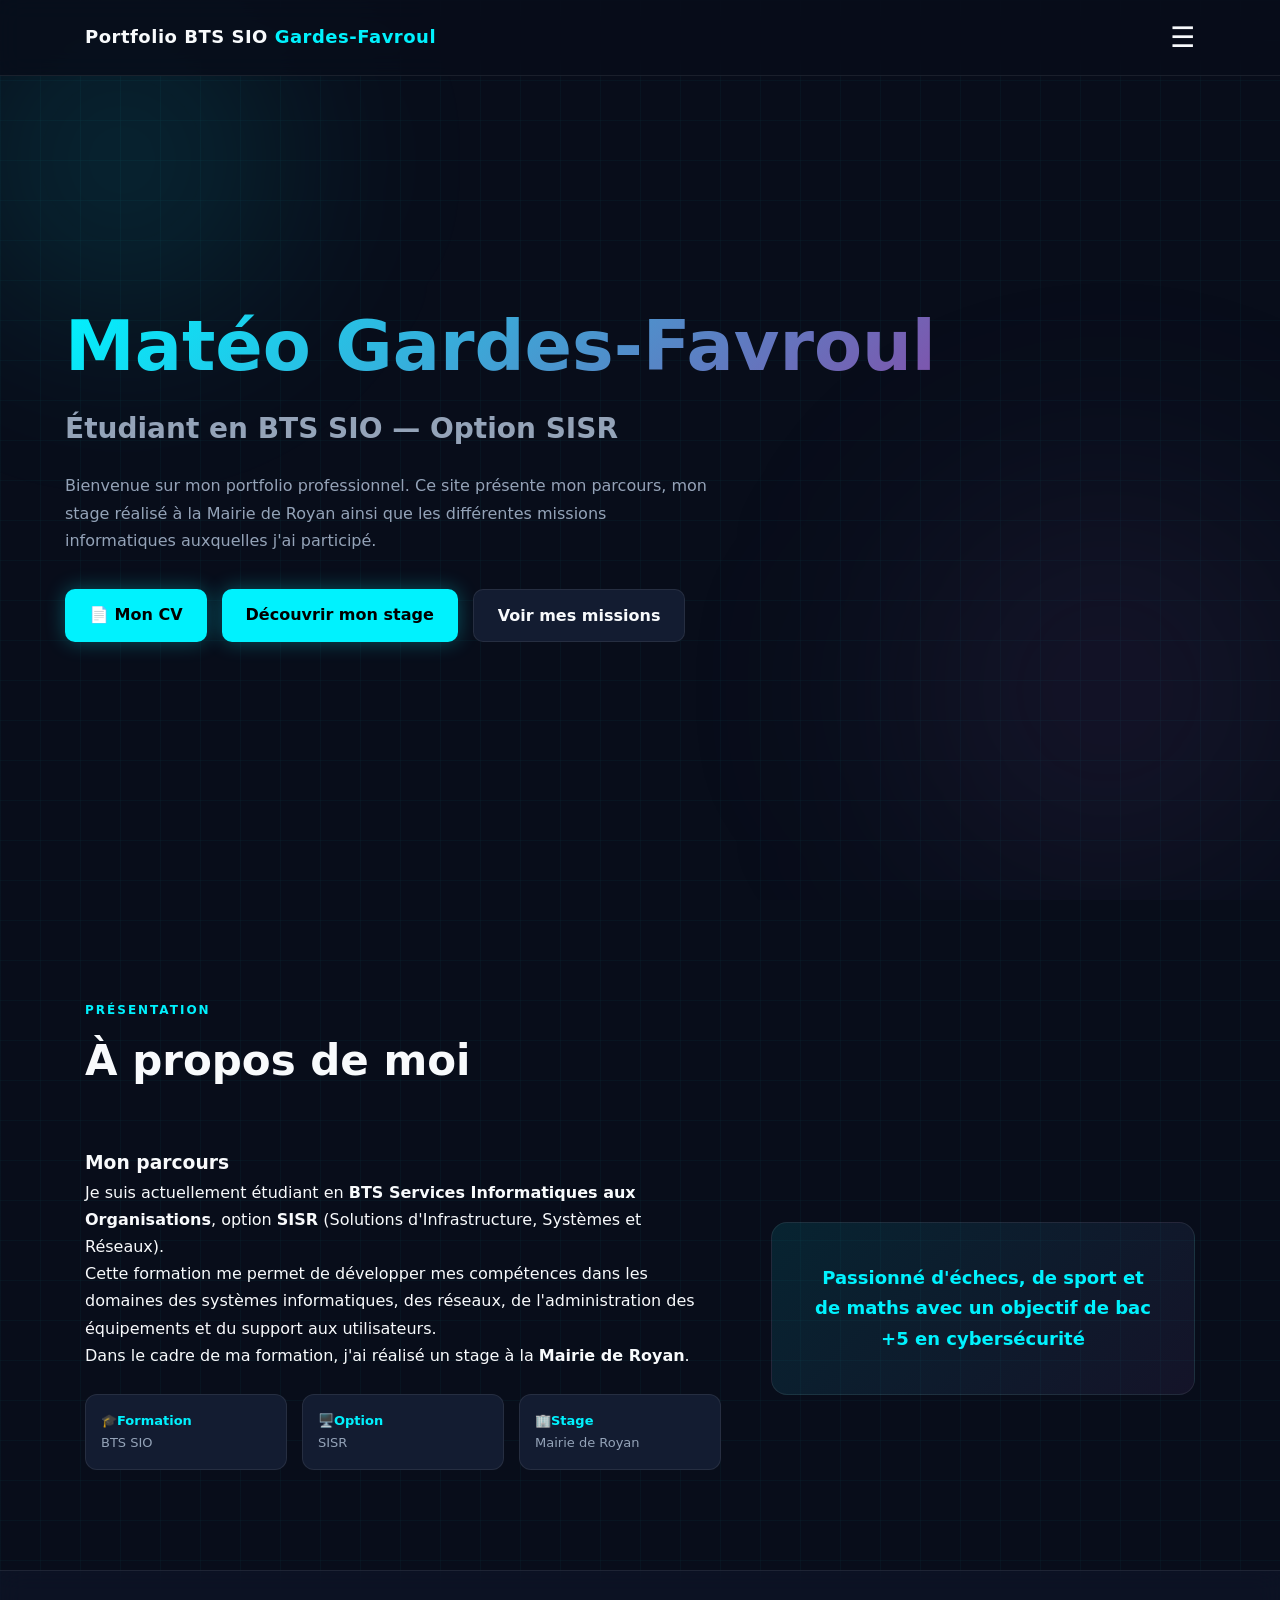
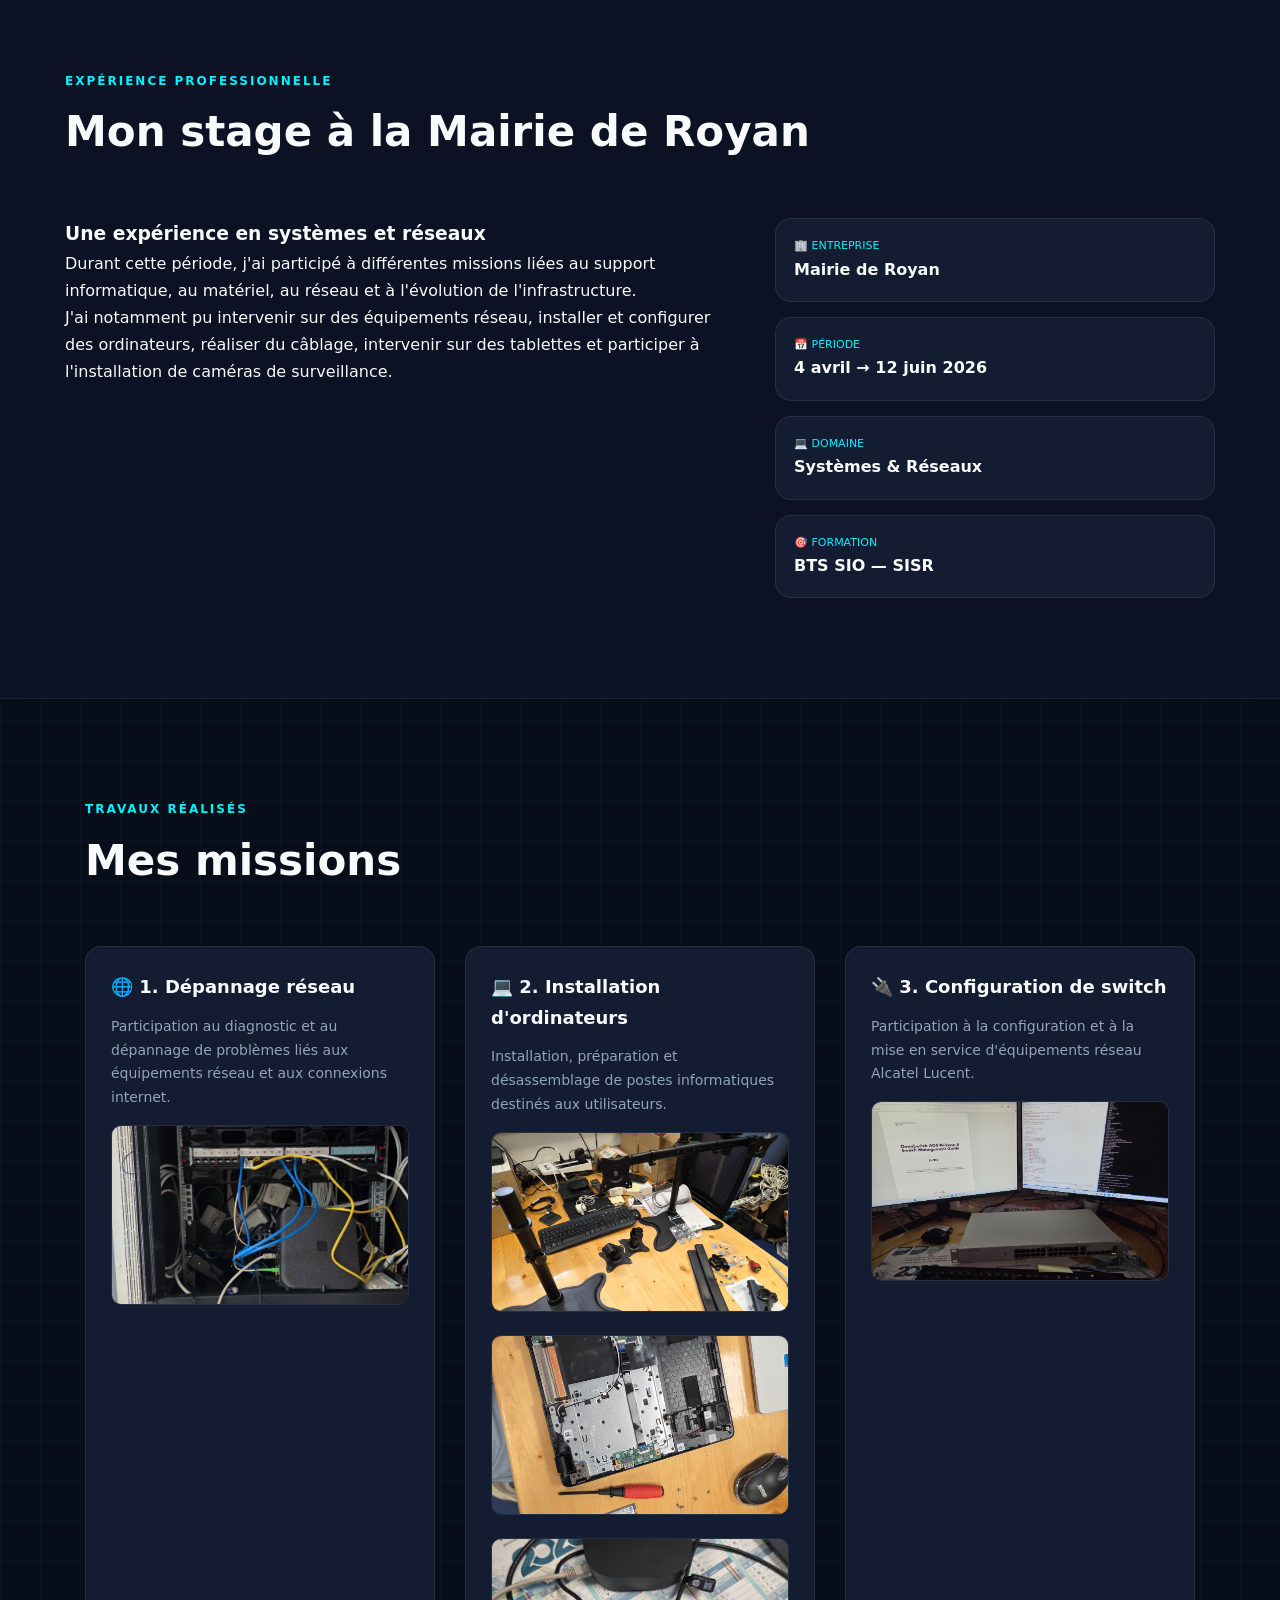
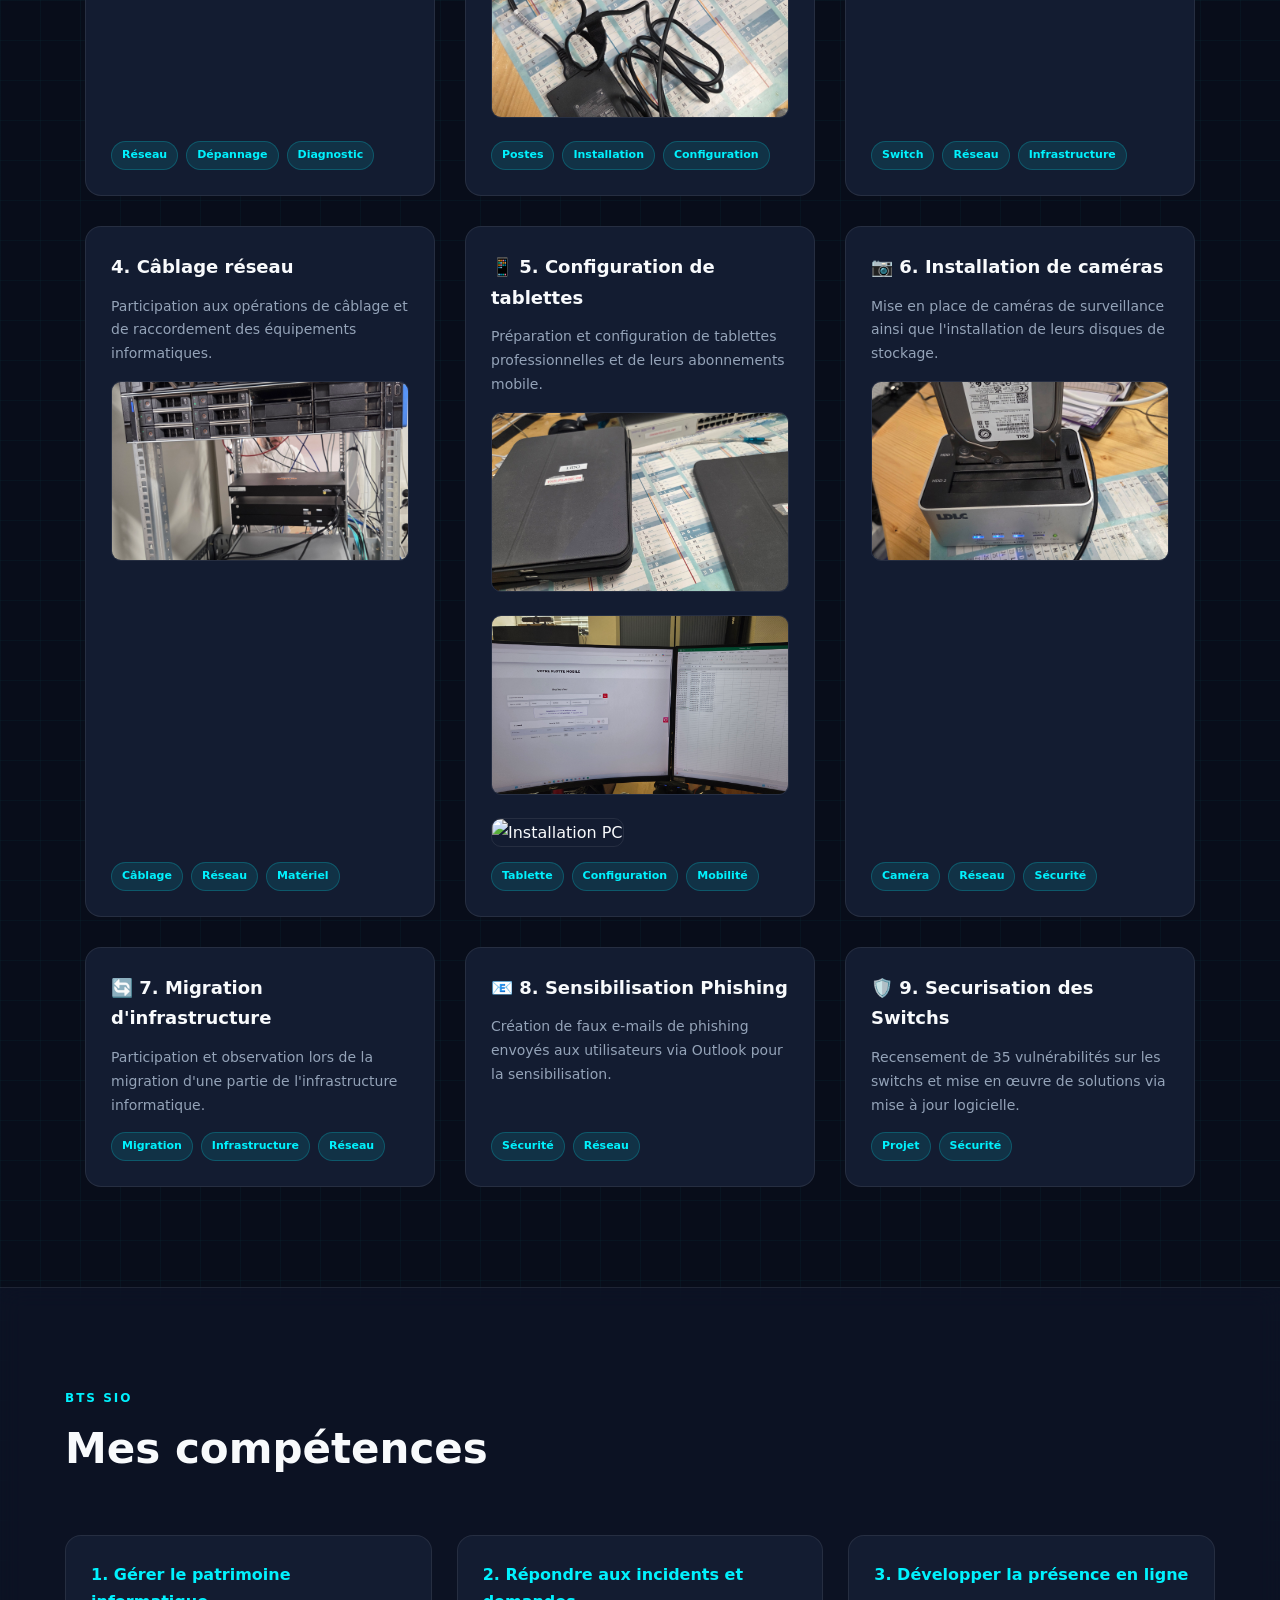
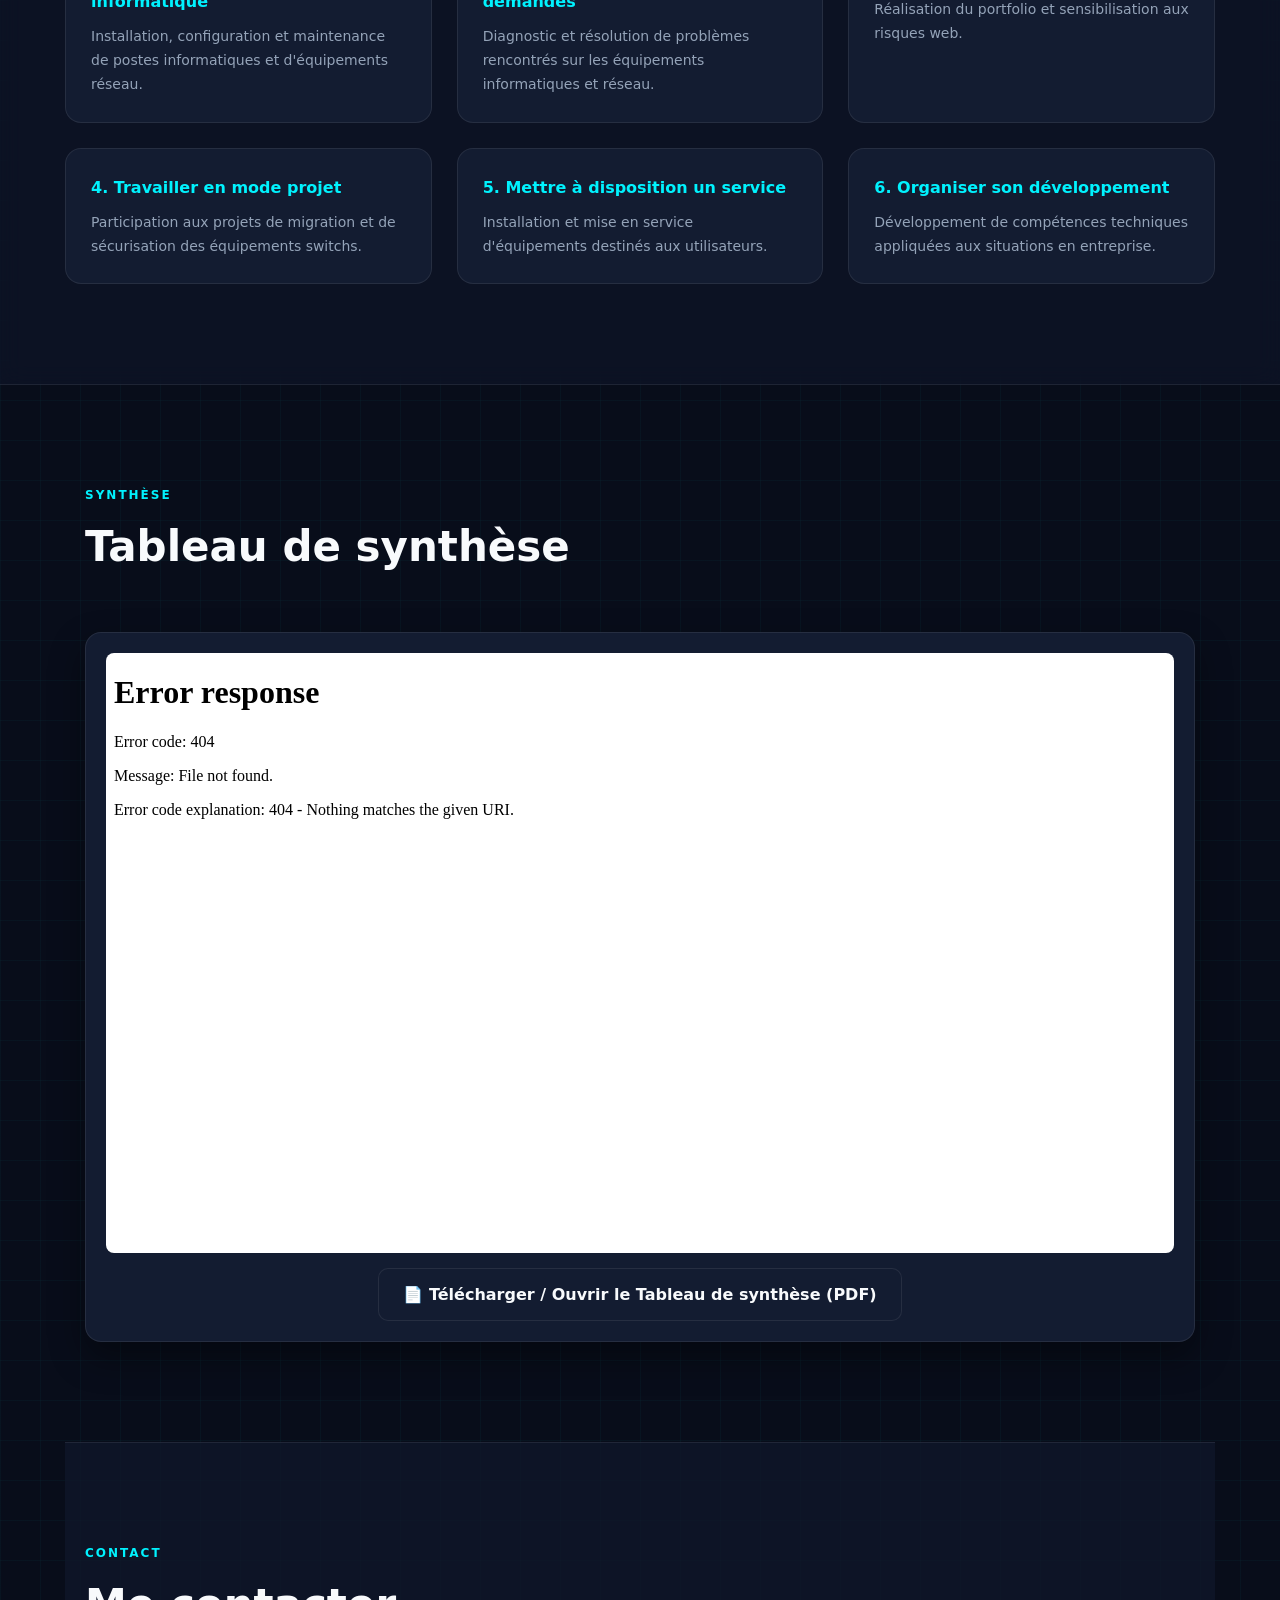
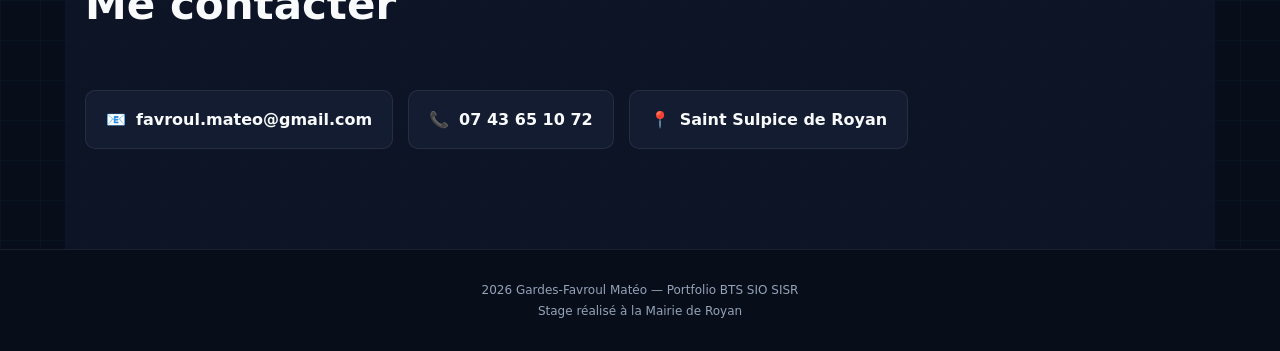
==== index.html @ 97f0a2fe "Update index.html ajout d'images" ====
<!DOCTYPE html>
<html lang="fr">
<head>
    <meta charset="UTF-8">
    <meta name="viewport" content="width=device-width, initial-scale=1.0">
    <title>Portfolio BTS SIO SISR | Mateo Gardes-Favroul</title>
    <link rel="stylesheet" href="style.css">
</head>
<body>

    <header class="header">
        <nav class="navbar">
            <div class="logo">
                Portfolio BTS SIO <span>Gardes-Favroul</span>
            </div>
            <button class="menu-toggle" id="menu-toggle">☰</button>
            <ul class="nav-links" id="nav-links">
                <li><a href="#accueil">Accueil</a></li>
                <li><a href="#apropos">À propos</a></li>
                <li><a href="#stage">Mon stage</a></li>
                <li><a href="#missions">Missions</a></li>
                <li><a href="#competences">Compétences</a></li>
                <li><a href="#contact">Contact</a></li>
            </ul>
        </nav>
    </header>

    <section id="accueil" class="hero">
        <div class="hero-content">
            <h1><span>Matéo Gardes-Favroul</span></h1>
            <h2>Étudiant en BTS SIO — Option SISR</h2>
            <p class="hero-description">
                Bienvenue sur mon portfolio professionnel. Ce site présente mon parcours, mon stage réalisé à la Mairie de Royan ainsi que les différentes missions informatiques auxquelles j'ai participé.
            </p>
            <div class="hero-buttons">
                <a href="cv.html" target="_blank" class="btn primary">📄 Mon CV</a>
                <a href="#stage" class="btn primary">Découvrir mon stage</a>
                <a href="#missions" class="btn secondary">Voir mes missions</a>
            </div>
        </div>
    </section>

    <section id="apropos" class="section">
        <div class="section-title">
            <p>PRÉSENTATION</p>
            <h2>À propos de moi</h2>
        </div>
        <div class="about-grid">
            <div class="about-content">
                <h3>Mon parcours</h3>
                <p>Je suis actuellement étudiant en <strong>BTS Services Informatiques aux Organisations</strong>, option <strong>SISR</strong> (Solutions d'Infrastructure, Systèmes et Réseaux).</p>
                <p>Cette formation me permet de développer mes compétences dans les domaines des systèmes informatiques, des réseaux, de l'administration des équipements et du support aux utilisateurs.</p>
                <p>Dans le cadre de ma formation, j'ai réalisé un stage à la <strong>Mairie de Royan</strong>.</p>
                <div class="info-cards">
                    <div class="info-card">
                        <div>
                            <strong>🎓Formation</strong>
                            <p>BTS SIO</p>
                        </div>
                    </div>
                    <div class="info-card">
                        <div>
                            <strong>🖥️Option</strong>
                            <p>SISR</p>
                        </div>
                    </div>
                    <div class="info-card">
                        <div>
                            <strong>🏢Stage</strong>
                            <p>Mairie de Royan</p>
                        </div>
                    </div>
                </div>
            </div>
            <div class="about-photo">
                <div class="photo-placeholder">
                    <span>Passionné d'échecs, de sport et de maths avec un objectif de bac +5 en cybersécurité</span>
                </div>
            </div>
        </div>
    </section>

    <section id="stage" class="section dark-section">
        <div class="section-title">
            <p>EXPÉRIENCE PROFESSIONNELLE</p>
            <h2>Mon stage à la Mairie de Royan</h2>
        </div>
        <div class="stage-intro">
            <div class="stage-main">
                <h3>Une expérience en systèmes et réseaux</h3>
                <p>Durant cette période, j'ai participé à différentes missions liées au support informatique, au matériel, au réseau et à l'évolution de l'infrastructure.</p>
                <p>J'ai notamment pu intervenir sur des équipements réseau, installer et configurer des ordinateurs, réaliser du câblage, intervenir sur des tablettes et participer à l'installation de caméras de surveillance.</p>
            </div>
            <div class="stage-details">
                <div class="detail">
                    <small>🏢 Entreprise</small>
                    <strong>Mairie de Royan</strong>
                </div>
                <div class="detail">
                    <small>📅 Période</small>
                    <strong>4 avril → 12 juin 2026</strong>
                </div>
                <div class="detail">
                    <small>💻 Domaine</small>
                    <strong>Systèmes & Réseaux</strong>
                </div>
                <div class="detail">
                    <small>🎯 Formation</small>
                    <strong>BTS SIO — SISR</strong>
                </div>
            </div>
        </div>
    </section>

    <section id="missions" class="section">
        <div class="section-title">
            <p>TRAVAUX RÉALISÉS</p>
            <h2>Mes missions</h2>
        </div>
        <div class="missions-grid">
            <article class="mission-card">
                <div>
                    <h3>🌐 1. Dépannage réseau</h3>
                    <p>Participation au diagnostic et au dépannage de problèmes liés aux équipements réseau et aux connexions internet.</p>
                    <img src="images stage1/20260513_144908.jpg" alt="Dépannage réseau" class="photo-stage">
                </div>
                <div class="mission-tags">
                    <span>Réseau</span>
                    <span>Dépannage</span>
                    <span>Diagnostic</span>
                </div>
            </article>

            <article class="mission-card">
                <div>
                    <h3>💻 2. Installation d'ordinateurs</h3>
                    <p>Installation, préparation et désassemblage de postes informatiques destinés aux utilisateurs.</p>
                    <img src="images stage1/20260601_113908.jpg" alt="Installation PC" class="photo-stage">
                    <img src="images stage1/20260603_143337.jpg" alt="Installation PC" class="photo-stage">
                    <img src="images stage1/20260518_091311.jpg" alt="Installation PC" class="photo-stage">
                </div>
                <div class="mission-tags">
                    <span>Postes</span>
                    <span>Installation</span>
                    <span>Configuration</span>
                </div>
            </article>

            <article class="mission-card">
                <div>
                    <h3>🔌 3. Configuration de switch</h3>
                    <p>Participation à la configuration et à la mise en service d'équipements réseau Alcatel Lucent.</p>
                    <img src="images stage1/20260504_145429.jpg" alt="Configuration Switch" class="photo-stage">
                </div>
                <div class="mission-tags">
                    <span>Switch</span>
                    <span>Réseau</span>
                    <span>Infrastructure</span>
                </div>
            </article>

            <article class="mission-card">
                <div>
                    <h3>4. Câblage réseau</h3>
                    <p>Participation aux opérations de câblage et de raccordement des équipements informatiques.</p>
                    <img src="images stage1/20260506_142856.jpg" alt="Câblage" class="photo-stage">
                </div>
                <div class="mission-tags">
                    <span>Câblage</span>
                    <span>Réseau</span>
                    <span>Matériel</span>
                </div>
            </article>

            <article class="mission-card">
                <div>
                    <h3>📱 5. Configuration de tablettes</h3>
                    <p>Préparation et configuration de tablettes professionnelles et de leurs abonnements mobile.</p>
                    <img src="images stage1/20260506_095404.jpg" alt="Tablettes" class="photo-stage">
                    <img src="images stage1/20260602_102403.jpg" alt="Installation PC" class="photo-stage">
                    <img src="images stage1/20260601_102400.jpg" alt="Installation PC" class="photo-stage">
                </div>
                <div class="mission-tags">
                    <span>Tablette</span>
                    <span>Configuration</span>
                    <span>Mobilité</span>
                </div>
            </article>

            <article class="mission-card">
                <div>
                    <h3>📷 6. Installation de caméras</h3>
                    <p>Mise en place de caméras de surveillance ainsi que l'installation de leurs disques de stockage.</p>
                    <img src="images stage1/20260506_140803.jpg" alt="Caméras" class="photo-stage">
                </div>
                <div class="mission-tags">
                    <span>Caméra</span>
                    <span>Réseau</span>
                    <span>Sécurité</span>
                </div>
            </article>

            <article class="mission-card">
                <div>
                    <h3>🔄 7. Migration d'infrastructure</h3>
                    <p>Participation et observation lors de la migration d'une partie de l'infrastructure informatique.</p>
                </div>
                <div class="mission-tags">
                    <span>Migration</span>
                    <span>Infrastructure</span>
                    <span>Réseau</span>
                </div>
            </article>

            <article class="mission-card">
                <div>
                    <h3>📧 8. Sensibilisation Phishing</h3>
                    <p>Création de faux e-mails de phishing envoyés aux utilisateurs via Outlook pour la sensibilisation.</p>
                </div>
                <div class="mission-tags">
                    <span>Sécurité</span>
                    <span>Réseau</span>
                </div>
            </article>

            <article class="mission-card">
                <div>
                    <h3>🛡️ 9. Securisation des Switchs</h3>
                    <p>Recensement de 35 vulnérabilités sur les switchs et mise en œuvre de solutions via mise à jour logicielle.</p>
                </div>
                <div class="mission-tags">
                    <span>Projet</span>
                    <span>Sécurité</span>
                </div>
            </article>
        </div>
    </section>

    <section id="competences" class="section dark-section">
        <div class="section-title">
            <p>BTS SIO</p>
            <h2>Mes compétences</h2>
        </div>
        <div class="skills-grid">
            <div class="skill-card">
                <h3>1. Gérer le patrimoine informatique</h3>
                <p>Installation, configuration et maintenance de postes informatiques et d'équipements réseau.</p>
            </div>
            <div class="skill-card">
                <h3>2. Répondre aux incidents et demandes</h3>
                <p>Diagnostic et résolution de problèmes rencontrés sur les équipements informatiques et réseau.</p>
            </div>
            <div class="skill-card">
                <h3>3. Développer la présence en ligne</h3>
                <p>Réalisation du portfolio et sensibilisation aux risques web.</p>
            </div>
            <div class="skill-card">
                <h3>4. Travailler en mode projet</h3>
                <p>Participation aux projets de migration et de sécurisation des équipements switchs.</p>
            </div>
            <div class="skill-card">
                <h3>5. Mettre à disposition un service</h3>
                <p>Installation et mise en service d'équipements destinés aux utilisateurs.</p>
            </div>
            <div class="skill-card">
                <h3>6. Organiser son développement</h3>
                <p>Développement de compétences techniques appliquées aux situations en entreprise.</p>
            </div>
        </div>
    </section>

    <section class="section">
        <div class="section-title">
            <p>SYNTHÈSE</p>
            <h2>Tableau de synthèse</h2>
        </div>
         <div class="pdf-container">
            <iframe class="pdf-viewer" src="images stage1/tableau_de_synthese.pdf"></iframe>
            <a href="images stage1/tableau_de_synthese.pdf" target="_blank" class="btn secondary">📄 Télécharger / Ouvrir le Tableau de synthèse (PDF)</a>
        </div>
    </section>

    <section id="contact" class="contact-section section">
        <div class="section-title">
            <p>CONTACT</p>
            <h2>Me contacter</h2>
        </div>
        <div class="contact-content">
            <div class="contact-info">
                <div>
                    <span>📧</span>
                    <strong>favroul.mateo@gmail.com</strong>
                </div>
                <div>
                    <span>📞</span>
                    <strong>07 43 65 10 72</strong>
                </div>
                <div>
                    <span>📍</span>
                    <strong>Saint Sulpice de Royan</strong>
                </div>
            </div>
        </div>
    </section>

    <footer>
        <p>2026 Gardes-Favroul Matéo — Portfolio BTS SIO SISR</p>
        <p>Stage réalisé à la Mairie de Royan</p>
    </footer>

    <script>
        const menuToggle = document.getElementById('menu-toggle');
        const navLinks = document.getElementById('nav-links');

        menuToggle.addEventListener('click', (e) => {
            e.stopPropagation();
            navLinks.classList.toggle('active');
        });

        document.querySelectorAll('.nav-links a').forEach(link => {
            link.addEventListener('click', () => {
                navLinks.classList.remove('active');
            });
        });

        document.addEventListener('click', (e) => {
            if (!navLinks.contains(e.target) && !menuToggle.contains(e.target)) {
                navLinks.classList.remove('active');
            }
        });
    </script>
</body>
</html>
---- style.css ----
:root {
    --background: #080d1a;       
    --surface: rgba(15, 23, 42, 0.75);          
    --surface-card: #131c31;     
    --text: #f8fafc;             
    --text-muted: #94a3b8;       
    --primary: #00f2fe;          
    --accent: #4facfe;           
    --purple: #7f53ac;           
    --border: rgba(255, 255, 255, 0.08);
    --radius: 16px;
    --shadow: 0 15px 35px rgba(0, 0, 0, 0.4);
    --max-width: 1150px;
}

* {
    margin: 0;
    padding: 0;
    box-sizing: border-box;
}

html {
    scroll-behavior: smooth;
}

body {
    font-family: "Inter", system-ui, sans-serif;
    background-color: var(--background);
    background-image: 
        linear-gradient(rgba(0, 242, 254, 0.03) 1px, transparent 1px),
        linear-gradient(90deg, rgba(0, 242, 254, 0.03) 1px, transparent 1px);
    background-size: 40px 40px;
    color: var(--text);
    line-height: 1.7;
}

a {
    text-decoration: none;
    color: inherit;
}

button {
    font-family: inherit;
}

.header {
    position: fixed;
    top: 0;
    left: 0;
    width: 100%;
    z-index: 1000;
    background: rgba(8, 13, 26, 0.85);
    backdrop-filter: blur(12px);
    border-bottom: 1px solid var(--border);
}

.navbar {
    position: relative;
    max-width: var(--max-width);
    margin: auto;
    min-height: 75px;
    display: flex;
    align-items: center;
    justify-content: space-between;
    padding: 0 20px;
}

.logo {
    font-size: 18px;
    font-weight: 800;
    color: var(--text);
    letter-spacing: 0.5px;
}

.logo span {
    color: var(--primary);
}

.menu-toggle {
    border: none;
    background: transparent;
    font-size: 28px;
    cursor: pointer;
    color: var(--text);
}

.nav-links {
    position: absolute;
    top: 75px;
    right: 20px;
    width: 220px;
    background: var(--surface-card);
    border: 1px solid var(--border);
    border-radius: var(--radius);
    box-shadow: var(--shadow);
    list-style: none;
    display: flex;
    flex-direction: column;
    opacity: 0;
    visibility: hidden;
    transform: translateY(-10px);
    transition: all 0.3s ease;
}

.nav-links.active {
    opacity: 1;
    visibility: visible;
    transform: translateY(0);
}

.nav-links a {
    display: block;
    padding: 12px 20px;
    text-align: center;
    border-bottom: 1px solid var(--border);
    font-size: 14px;
    font-weight: 600;
    color: var(--text-muted);
    transition: 0.3s;
}

.nav-links li:last-child a {
    border-bottom: none;
}

.nav-links a:hover {
    color: var(--primary);
    background: rgba(0, 242, 254, 0.05);
}

.hero {
    min-height: 100vh;
    display: flex;
    align-items: center;
    padding: 130px 20px 80px;
    position: relative;
    overflow: hidden;
}

.hero::before {
    content: "";
    position: absolute;
    top: -10%;
    left: -10%;
    width: 500px;
    height: 500px;
    background: radial-gradient(circle, rgba(0, 242, 254, 0.15) 0%, transparent 70%);
    filter: blur(80px);
    z-index: -1;
}

.hero::after {
    content: "";
    position: absolute;
    bottom: -10%;
    right: -10%;
    width: 600px;
    height: 600px;
    background: radial-gradient(circle, rgba(127, 83, 172, 0.15) 0%, transparent 70%);
    filter: blur(100px);
    z-index: -1;
}

.hero-content {
    max-width: var(--max-width);
    margin: auto;
    width: 100%;
}

.hero h1 {
    font-size: clamp(40px, 6vw, 70px);
    line-height: 1.1;
    font-weight: 800;
}

.hero h1 span {
    background: linear-gradient(135deg, var(--primary), var(--purple));
    -webkit-background-clip: text;
    -webkit-text-fill-color: transparent;
}

.hero h2 {
    margin-top: 20px;
    font-size: clamp(20px, 3vw, 28px);
    color: var(--text-muted);
}

.hero-description {
    max-width: 650px;
    margin-top: 20px;
    color: var(--text-muted);
    font-size: 16px;
}

.hero-buttons {
    display: flex;
    gap: 15px;
    margin-top: 35px;
    flex-wrap: wrap;
}

.btn {
    padding: 12px 24px;
    border-radius: 10px;
    font-weight: 700;
    transition: all 0.3s ease;
}

.btn.primary {
    background: var(--primary);
    color: #000;
    box-shadow: 0 0 20px rgba(0, 242, 254, 0.3);
}

.btn.primary:hover {
    transform: translateY(-2px);
}

.btn.secondary {
    background: var(--surface-card);
    border: 1px solid var(--border);
    color: var(--text);
}

.btn.secondary:hover {
    border-color: var(--primary);
    color: var(--primary);
}

.section {
    max-width: var(--max-width);
    margin: auto;
    padding: 100px 20px;
}

.dark-section {
    max-width: none;
    background: rgba(15, 23, 42, 0.6);
    backdrop-filter: blur(12px);
    padding-left: max(20px, calc((100% - var(--max-width)) / 2));
    padding-right: max(20px, calc((100% - var(--max-width)) / 2));
    border-top: 1px solid var(--border);
    border-bottom: 1px solid var(--border);
}

.section-title {
    margin-bottom: 50px;
}

.section-title p {
    color: var(--primary);
    font-size: 12px;
    font-weight: 800;
    letter-spacing: 2px;
}

.section-title h2 {
    font-size: clamp(28px, 4vw, 42px);
    margin-top: 5px;
}

.about-grid {
    display: grid;
    grid-template-columns: 1.2fr 0.8fr;
    gap: 50px;
    align-items: center;
}

.photo-placeholder {
    padding: 40px;
    border-radius: var(--radius);
    background: linear-gradient(135deg, rgba(0, 242, 254, 0.1), rgba(127, 83, 172, 0.1));
    border: 1px solid var(--border);
    text-align: center;
}

.photo-placeholder span {
    font-size: 18px;
    font-weight: 700;
    color: var(--primary);
}

.info-cards {
    display: grid;
    grid-template-columns: repeat(auto-fit, minmax(140px, 1fr));
    gap: 15px;
    margin-top: 25px;
}

.info-card {
    background: var(--surface-card);
    border: 1px solid var(--border);
    border-radius: 12px;
    padding: 15px;
}

.info-card strong {
    display: block;
    color: var(--primary);
    font-size: 13px;
}

.info-card p {
    color: var(--text-muted);
    font-size: 13px;
}

.stage-intro {
    display: grid;
    grid-template-columns: 1.2fr 0.8fr;
    gap: 50px;
}

.stage-details {
    display: flex;
    flex-direction: column;
    gap: 15px;
}

.detail {
    padding: 18px;
    border-radius: var(--radius);
    background: var(--surface-card);
    border: 1px solid var(--border);
}

.detail small {
    color: var(--primary);
    display: block;
    font-size: 11px;
    text-transform: uppercase;
}

.missions-grid {
    display: grid;
    grid-template-columns: repeat(auto-fit, minmax(320px, 1fr));
    gap: 30px;
}

.mission-card {
    background: var(--surface-card);
    border: 1px solid var(--border);
    border-radius: var(--radius);
    padding: 25px;
    display: flex;
    flex-direction: column;
    justify-content: space-between;
    transition: all 0.3s ease;
}

.mission-card:hover {
    transform: translateY(-5px);
    border-color: var(--primary);
    box-shadow: 0 0 25px rgba(0, 242, 254, 0.15);
}

.mission-card h3 {
    color: var(--text);
    font-size: 18px;
    margin-bottom: 12px;
}

.mission-card p {
    color: var(--text-muted);
    font-size: 14px;
    margin-bottom: 15px;
}

.photo-stage {
    width: 100%;
    height: 180px;
    object-fit: cover;
    border-radius: 10px;
    margin-bottom: 15px;
    border: 1px solid var(--border);
}

.mission-tags {
    display: flex;
    flex-wrap: wrap;
    gap: 8px;
}

.mission-tags span {
    background: rgba(0, 242, 254, 0.1);
    color: var(--primary);
    border: 1px solid rgba(0, 242, 254, 0.2);
    padding: 4px 10px;
    border-radius: 20px;
    font-size: 11px;
    font-weight: 600;
}

.skills-grid {
    display: grid;
    grid-template-columns: repeat(auto-fit, minmax(280px, 1fr));
    gap: 25px;
}

.skill-card {
    background: var(--surface-card);
    border: 1px solid var(--border);
    padding: 25px;
    border-radius: var(--radius);
}

.skill-card h3 {
    color: var(--primary);
    font-size: 16px;
    margin-bottom: 10px;
}

.skill-card p {
    color: var(--text-muted);
    font-size: 14px;
}

.pdf-container {
    width: 100%;
    background: var(--surface-card);
    border-radius: var(--radius);
    border: 1px solid var(--border);
    padding: 20px;
    box-shadow: var(--shadow);
    display: flex;
    flex-direction: column;
    align-items: center;
    gap: 15px;
}

.pdf-viewer {
    width: 100%;
    height: 600px;
    border: none;
    border-radius: 8px;
    background: #ffffff;
}

.contact-section {
    background: var(--surface);
    border-top: 1px solid var(--border);
}

.contact-info {
    display: flex;
    flex-wrap: wrap;
    gap: 15px;
    margin-top: 25px;
}

.contact-info div {
    background: var(--surface-card);
    border: 1px solid var(--border);
    padding: 15px 20px;
    border-radius: 10px;
    display: flex;
    align-items: center;
    gap: 10px;
}

footer {
    background: var(--background);
    border-top: 1px solid var(--border);
    color: var(--text-muted);
    text-align: center;
    padding: 30px 20px;
    font-size: 12px;
}
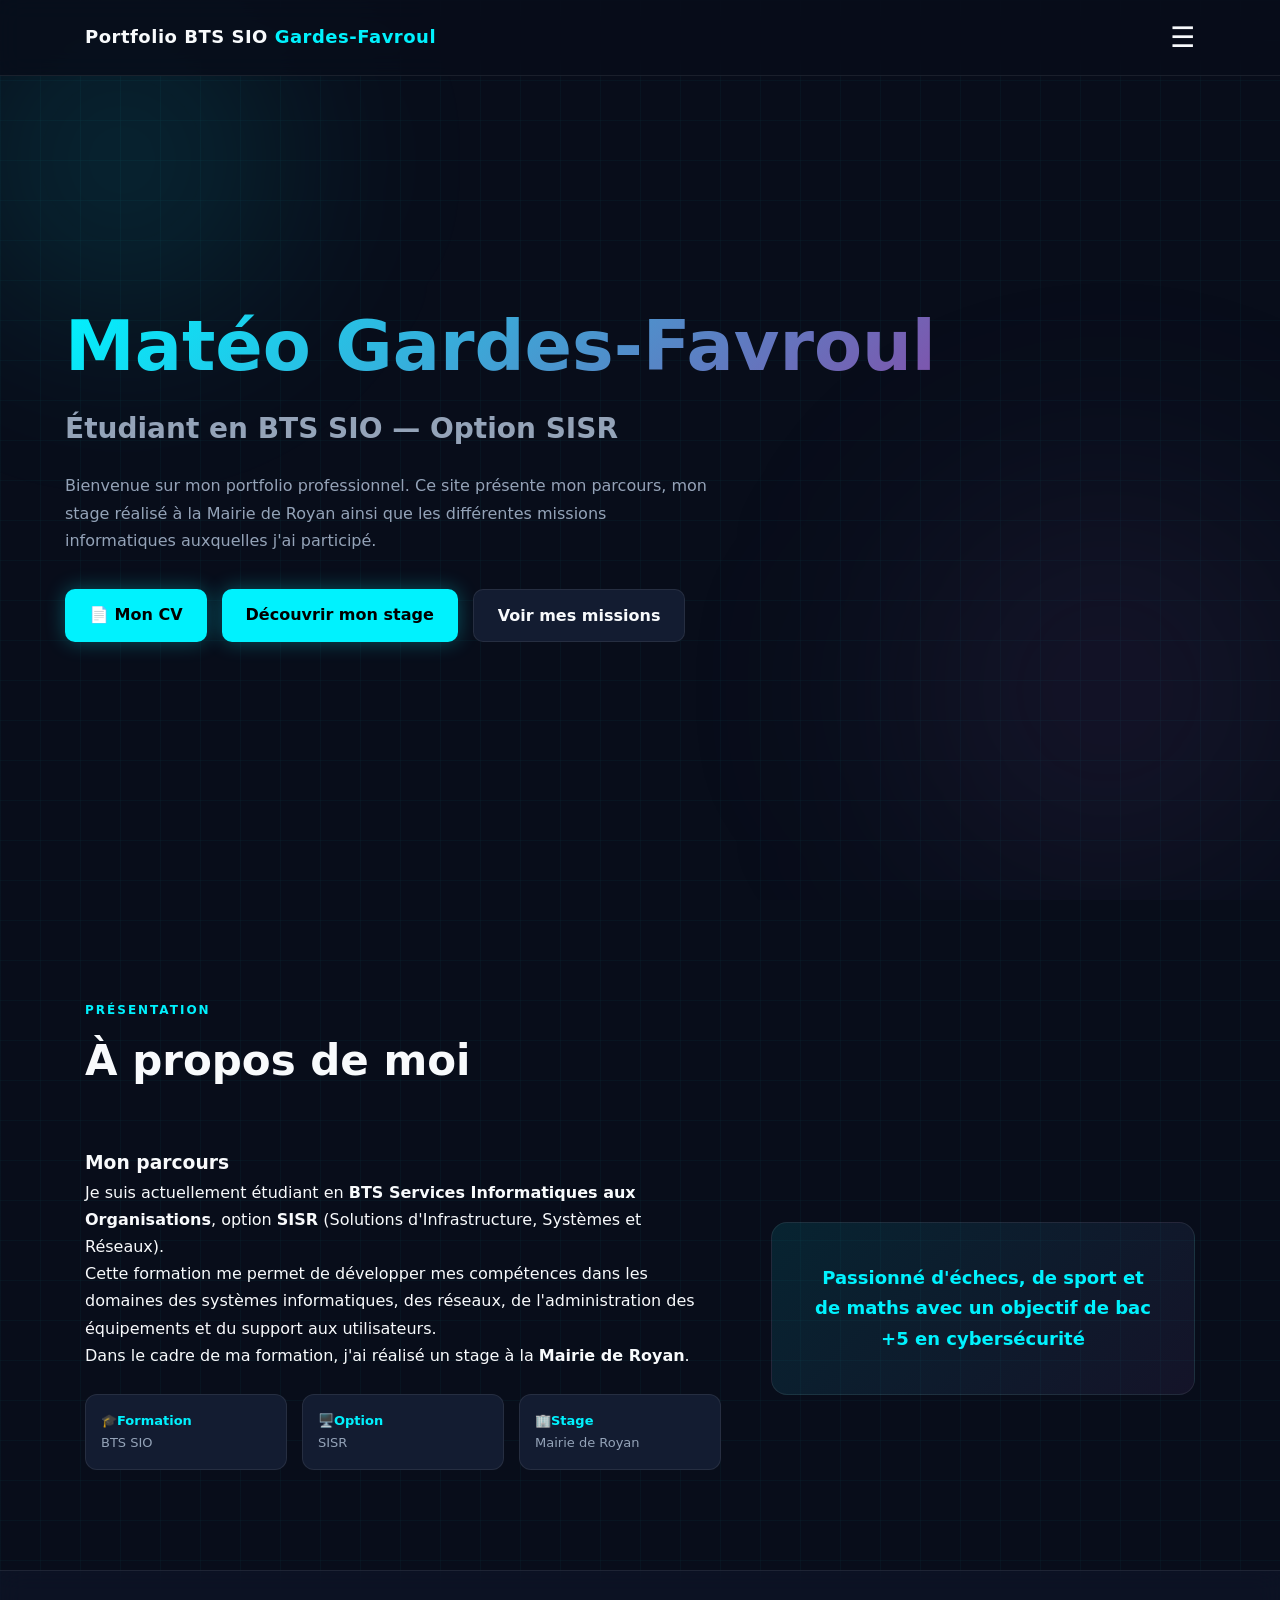
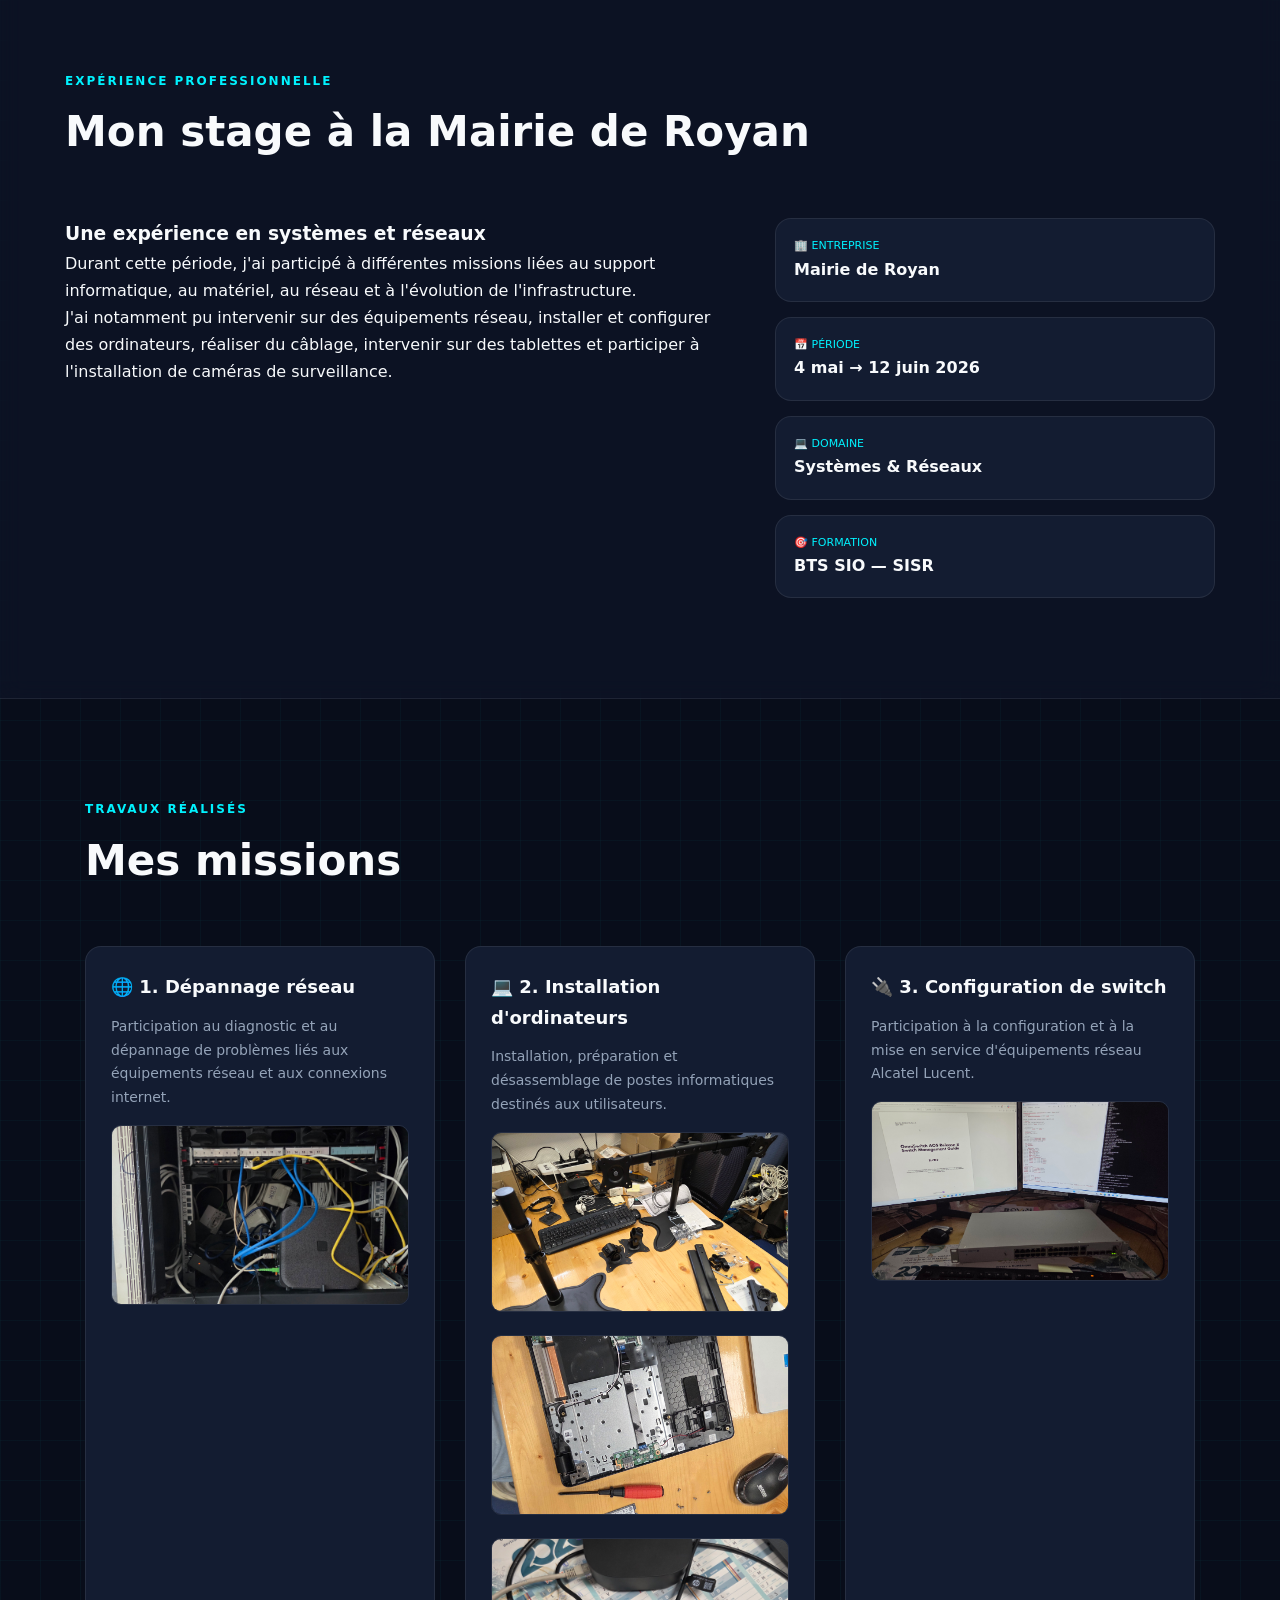
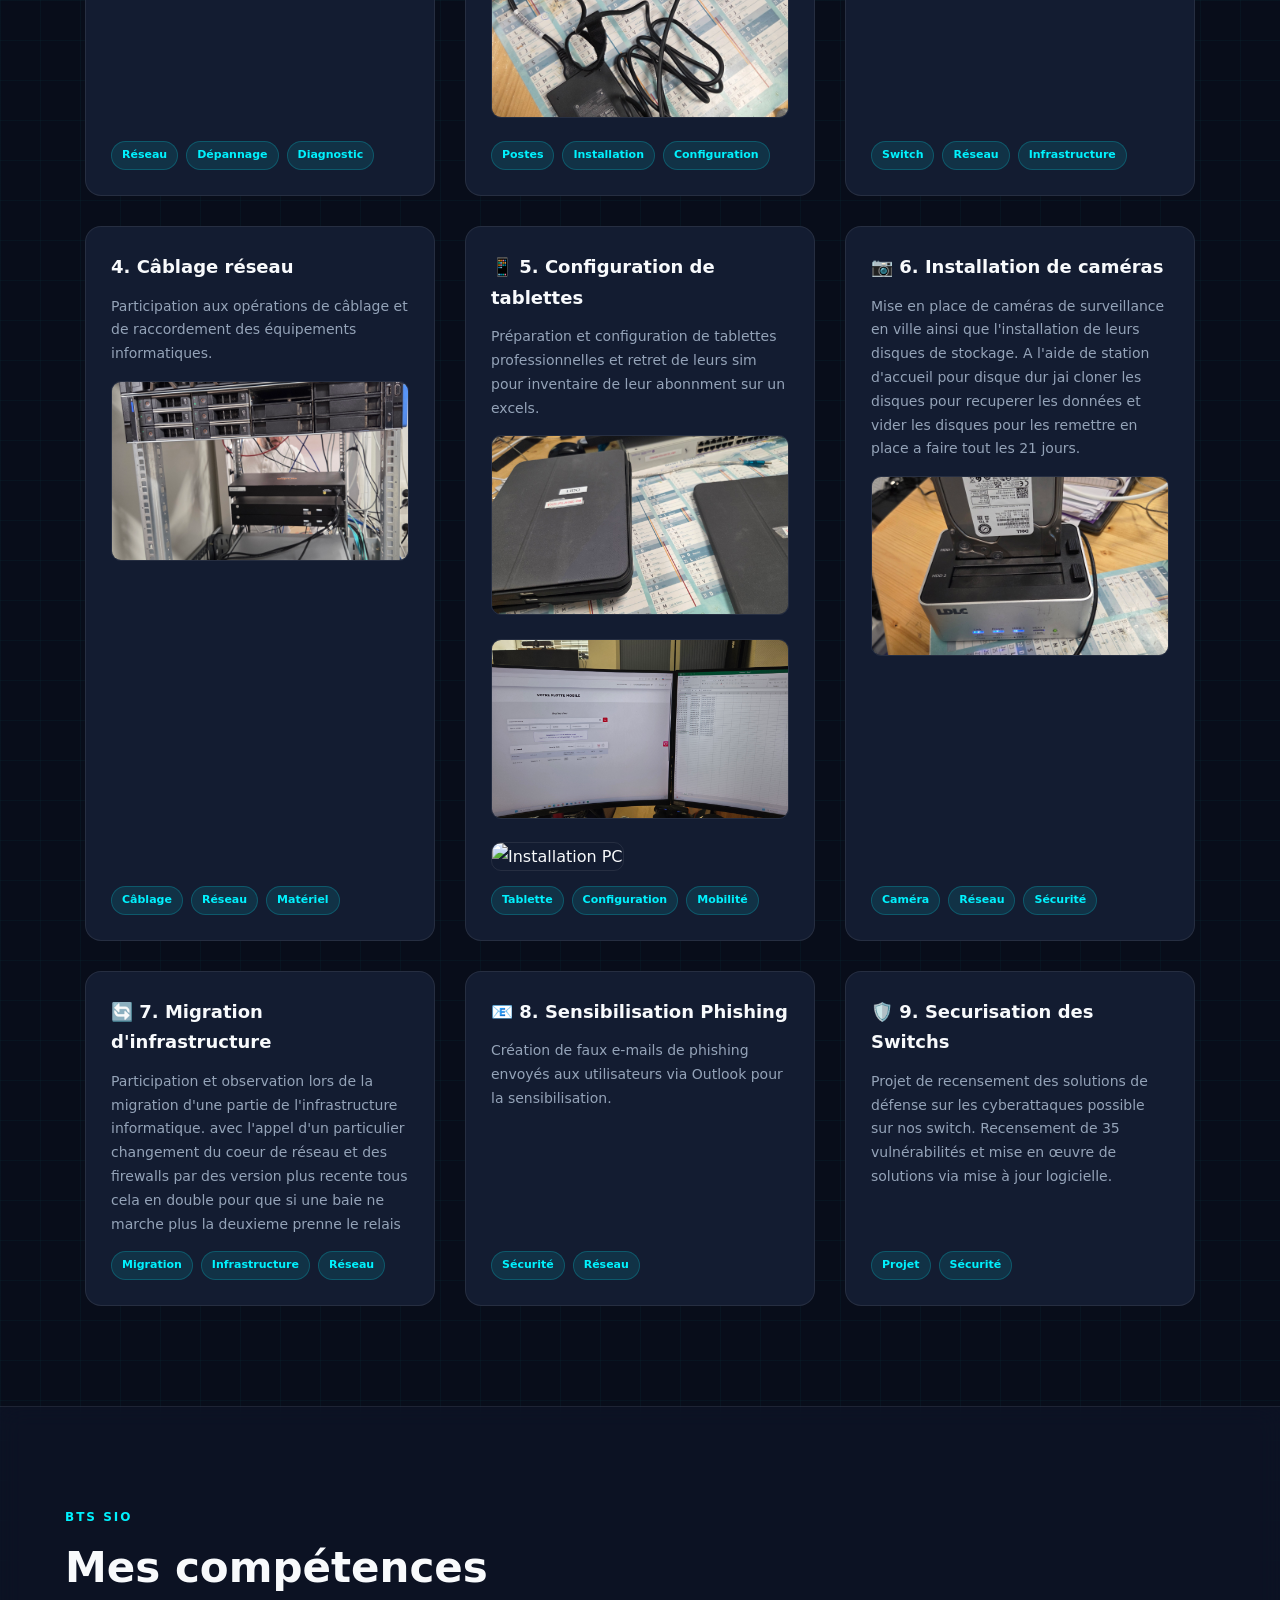
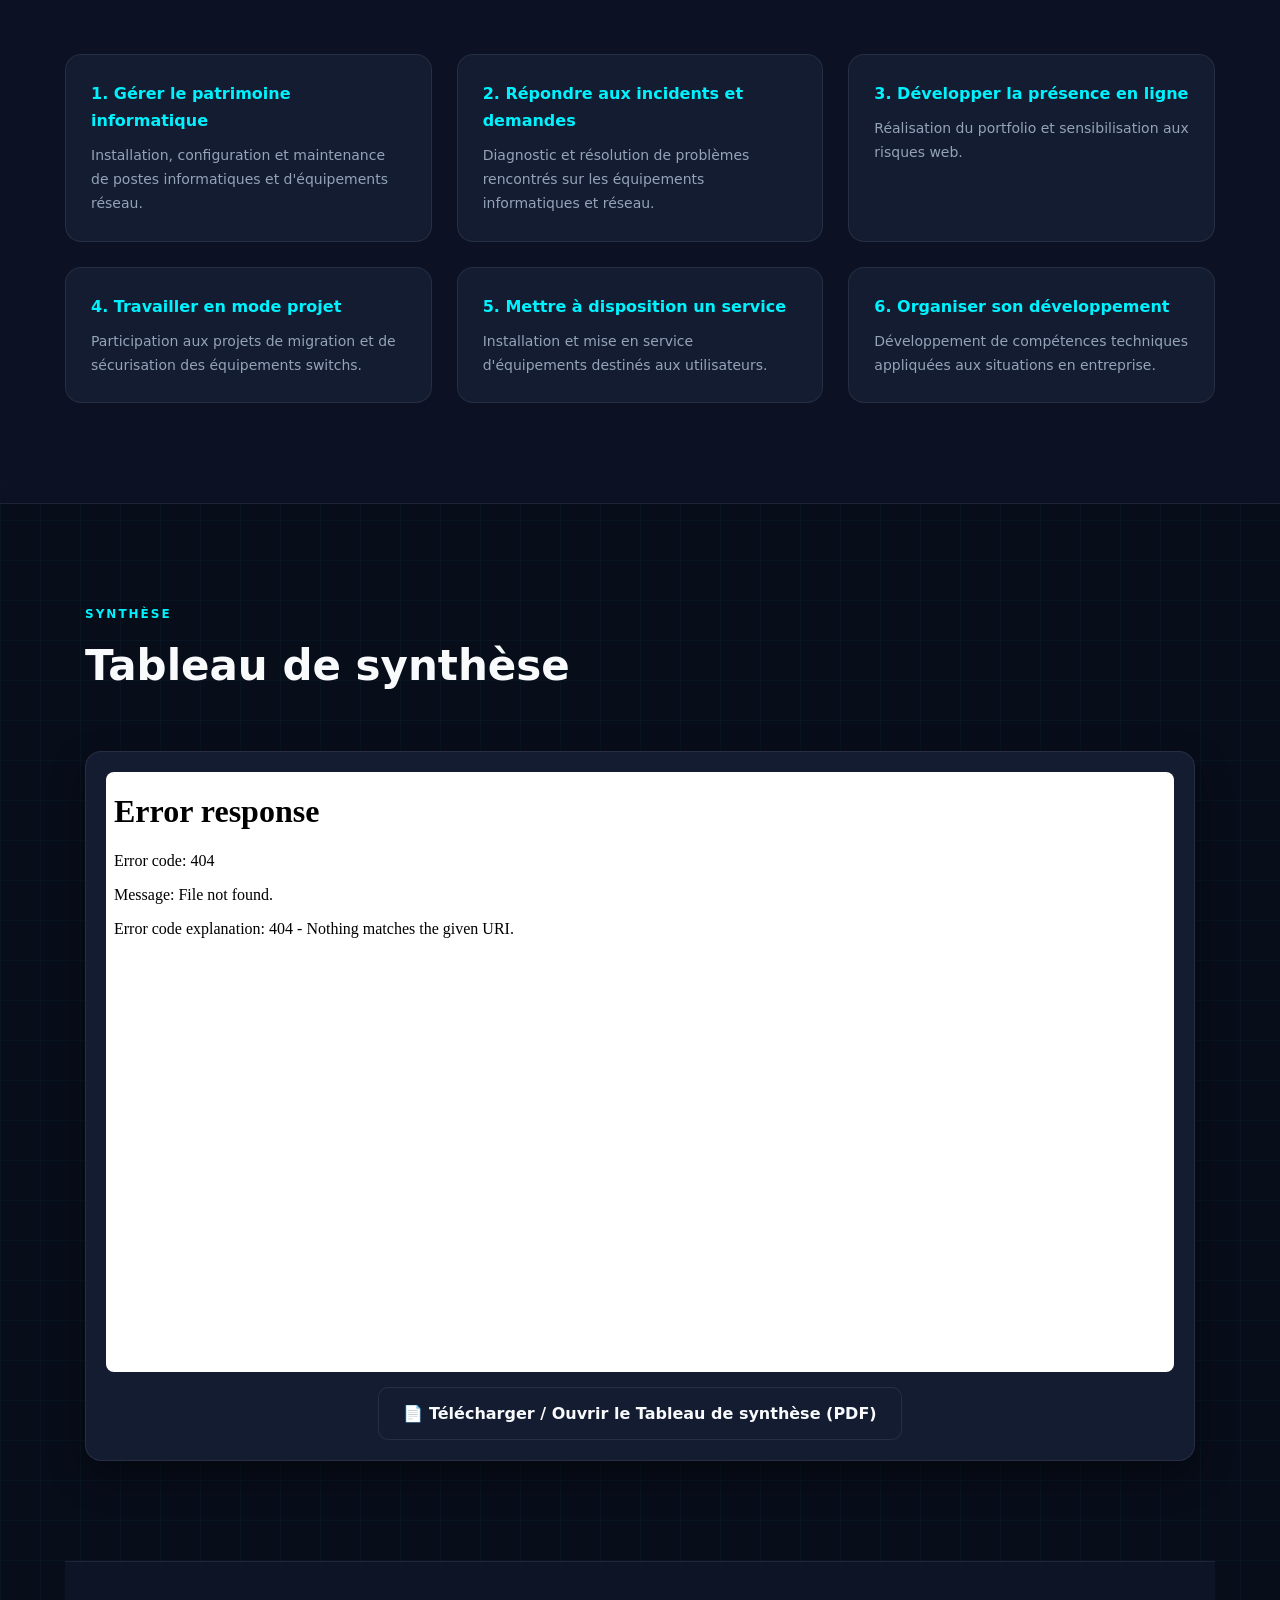
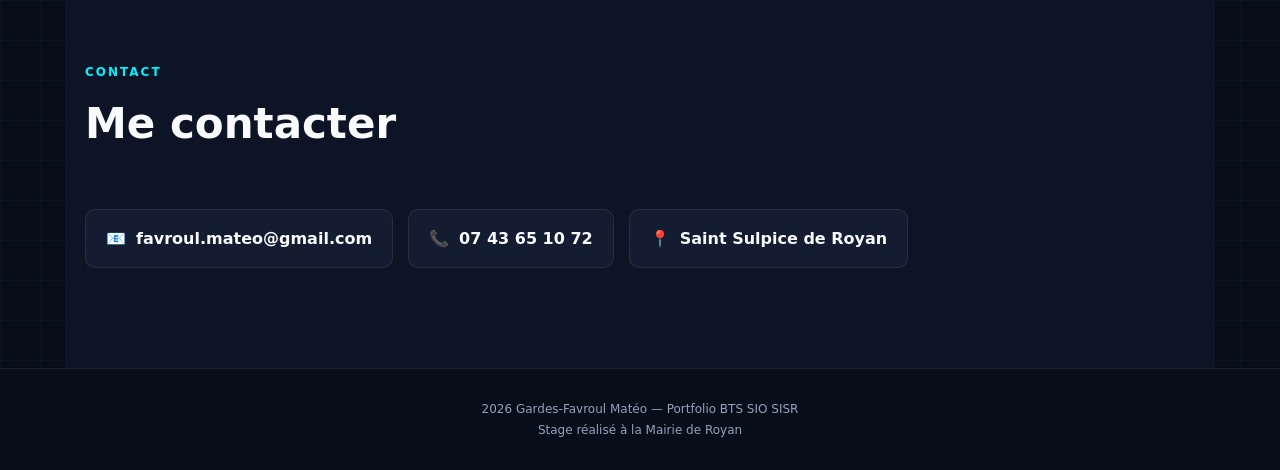
==== commit bc27d54b: "Update index.html ajout d'element 1" ====
--- a/index.html
+++ b/index.html
@@ -98,7 +98,7 @@
                 </div>
                 <div class="detail">
                     <small>📅 Période</small>
-                    <strong>4 avril → 12 juin 2026</strong>
+                    <strong>4 mai → 12 juin 2026</strong>
                 </div>
                 <div class="detail">
                     <small>💻 Domaine</small>
@@ -175,7 +175,8 @@
             <article class="mission-card">
                 <div>
                     <h3>📱 5. Configuration de tablettes</h3>
-                    <p>Préparation et configuration de tablettes professionnelles et de leurs abonnements mobile.</p>
+                    <p>Préparation et configuration de tablettes professionnelles et retret de leurs sim pour 
+                        inventaire de leur abonnment sur un excels.</p>
                     <img src="images stage1/20260506_095404.jpg" alt="Tablettes" class="photo-stage">
                     <img src="images stage1/20260602_102403.jpg" alt="Installation PC" class="photo-stage">
                     <img src="images stage1/20260601_102400.jpg" alt="Installation PC" class="photo-stage">
@@ -190,7 +191,9 @@
             <article class="mission-card">
                 <div>
                     <h3>📷 6. Installation de caméras</h3>
-                    <p>Mise en place de caméras de surveillance ainsi que l'installation de leurs disques de stockage.</p>
+                    <p>Mise en place de caméras de surveillance en ville ainsi que l'installation de leurs disques de stockage.
+                        A l'aide de station d'accueil pour disque dur jai cloner les disques pour recuperer les données 
+                        et vider les disques pour les remettre en place a faire tout les 21 jours.</p>
                     <img src="images stage1/20260506_140803.jpg" alt="Caméras" class="photo-stage">
                 </div>
                 <div class="mission-tags">
@@ -203,7 +206,9 @@
             <article class="mission-card">
                 <div>
                     <h3>🔄 7. Migration d'infrastructure</h3>
-                    <p>Participation et observation lors de la migration d'une partie de l'infrastructure informatique.</p>
+                    <p>Participation et observation lors de la migration d'une partie de l'infrastructure informatique.
+                    avec l'appel d'un particulier changement du coeur de réseau et des firewalls par des version plus recente
+                    tous cela en double pour que si une baie ne marche plus la deuxieme prenne le relais</p>
                 </div>
                 <div class="mission-tags">
                     <span>Migration</span>
@@ -226,7 +231,10 @@
             <article class="mission-card">
                 <div>
                     <h3>🛡️ 9. Securisation des Switchs</h3>
-                    <p>Recensement de 35 vulnérabilités sur les switchs et mise en œuvre de solutions via mise à jour logicielle.</p>
+                    <p> Projet de recensement 
+                        des solutions de défense sur les cyberattaques possible 
+                        sur nos switch. Recensement de 35 vulnérabilités et mise 
+                        en œuvre de solutions via mise à jour logicielle.</p>
                 </div>
                 <div class="mission-tags">
                     <span>Projet</span>
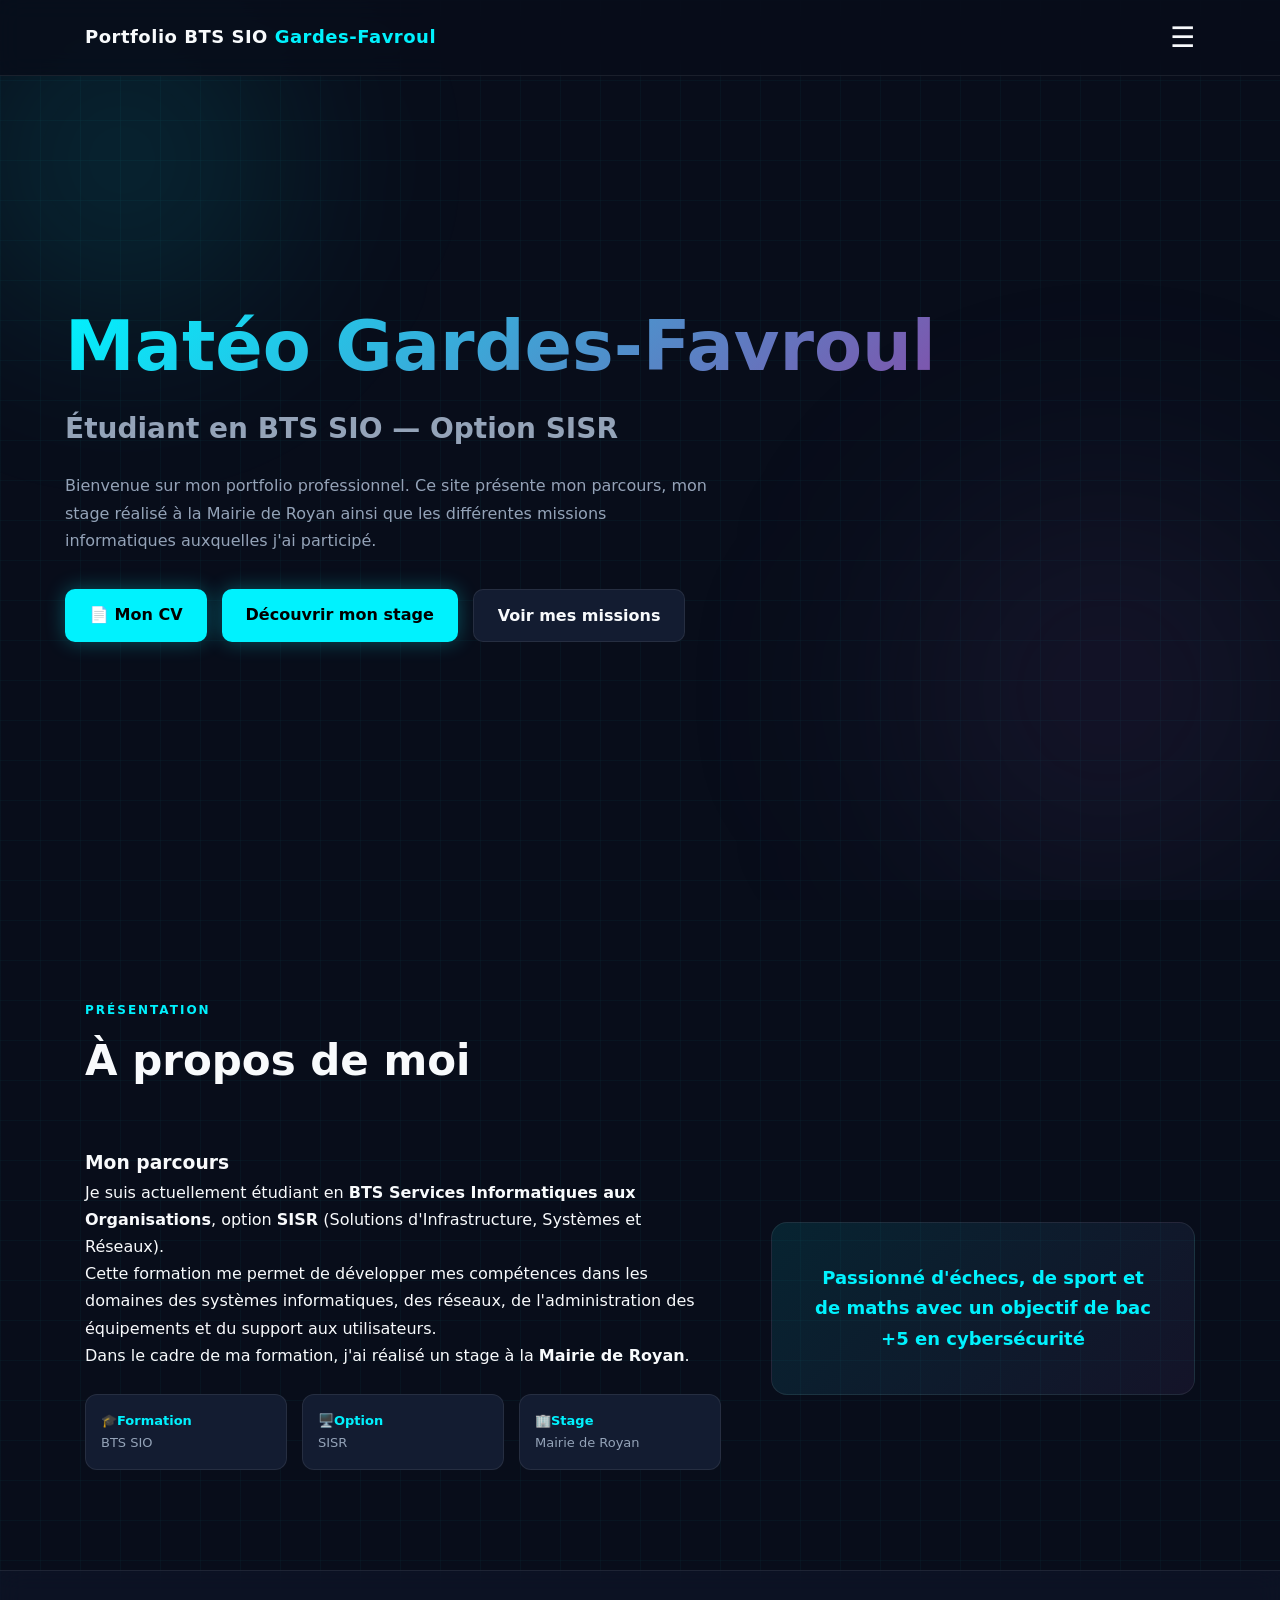
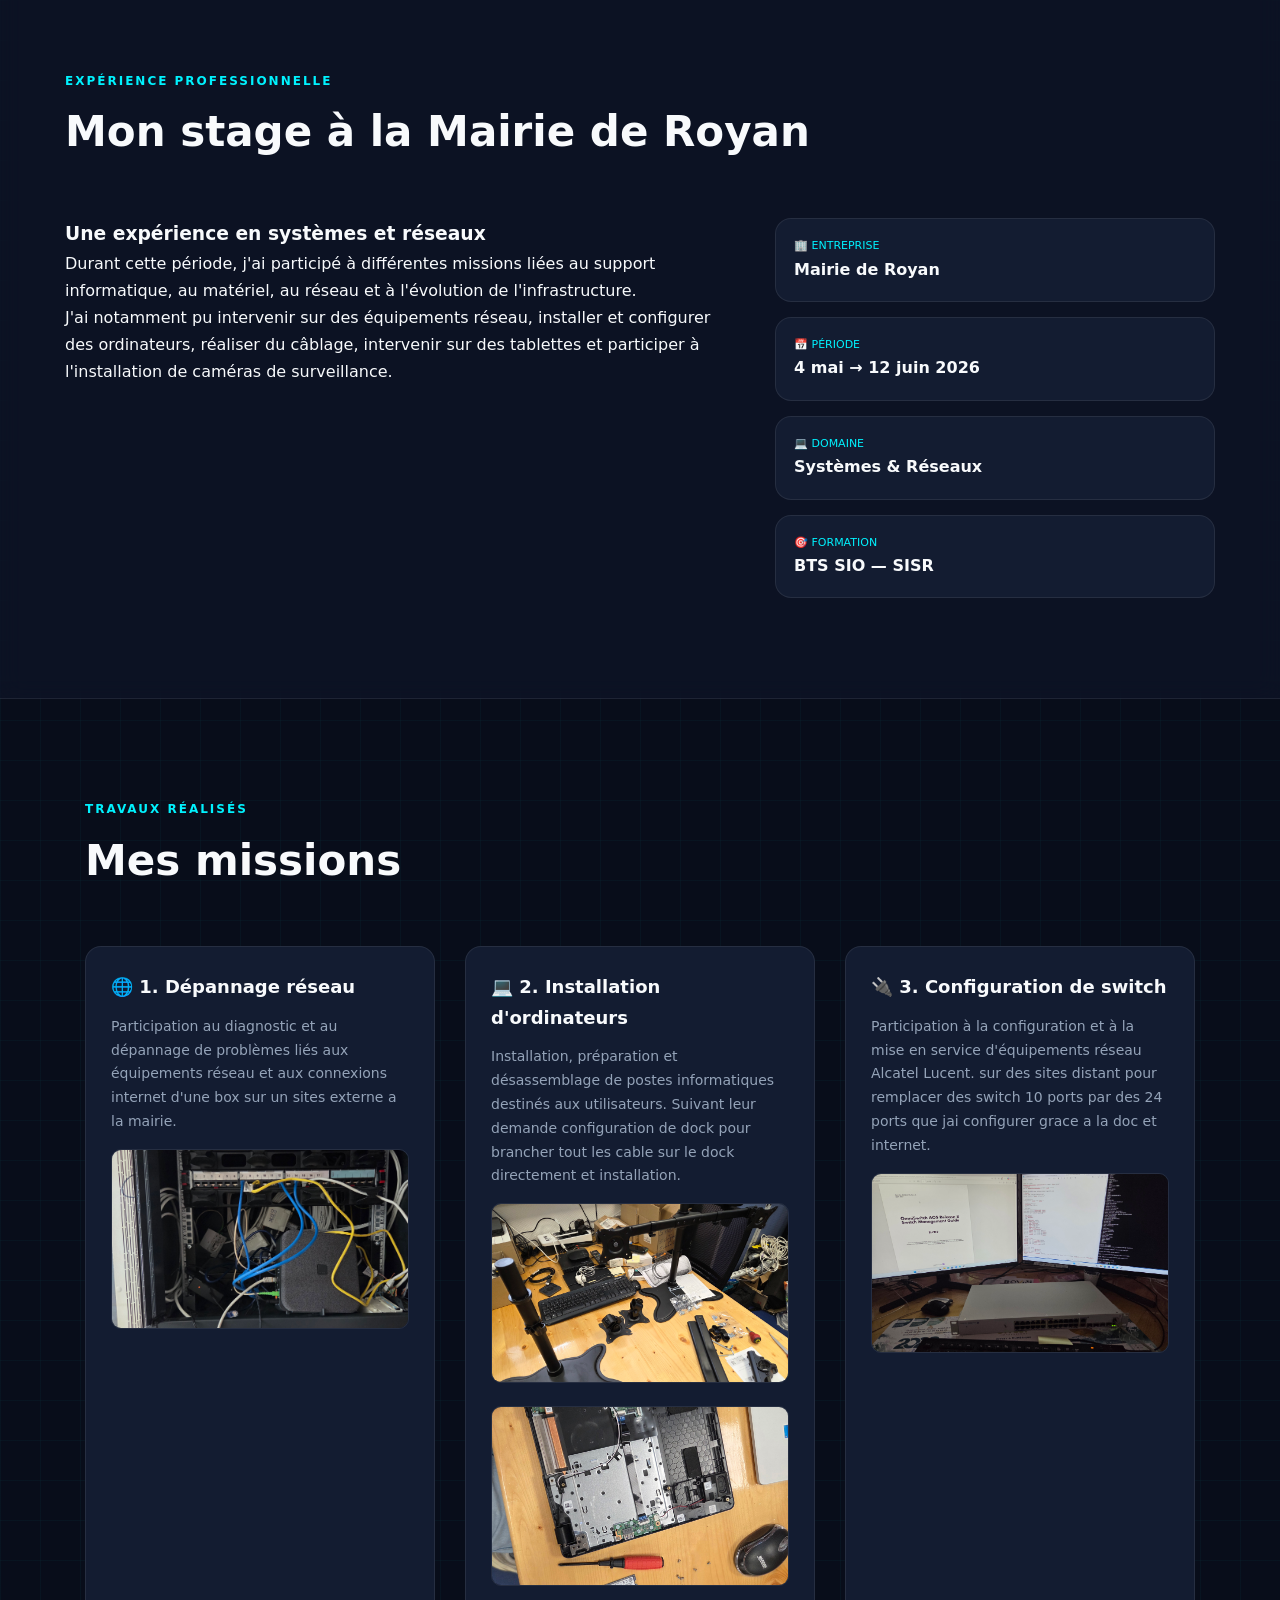
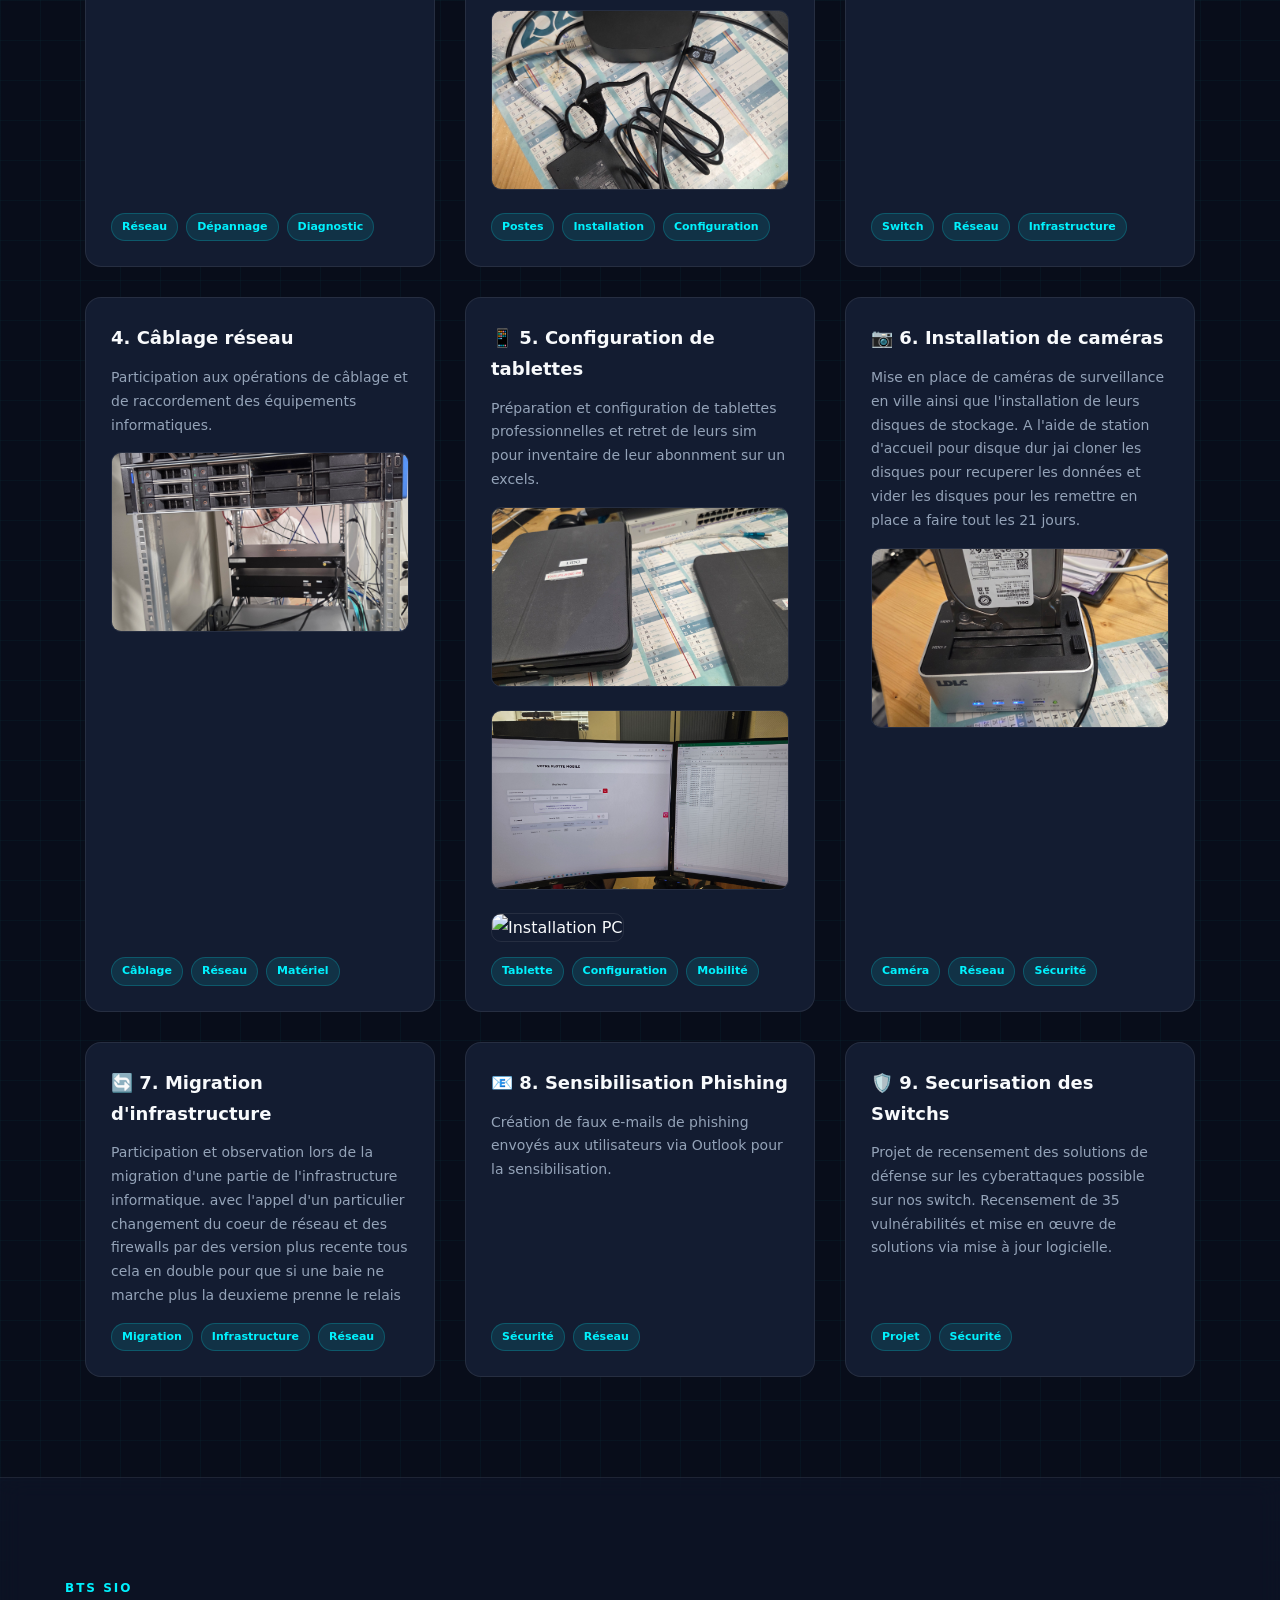
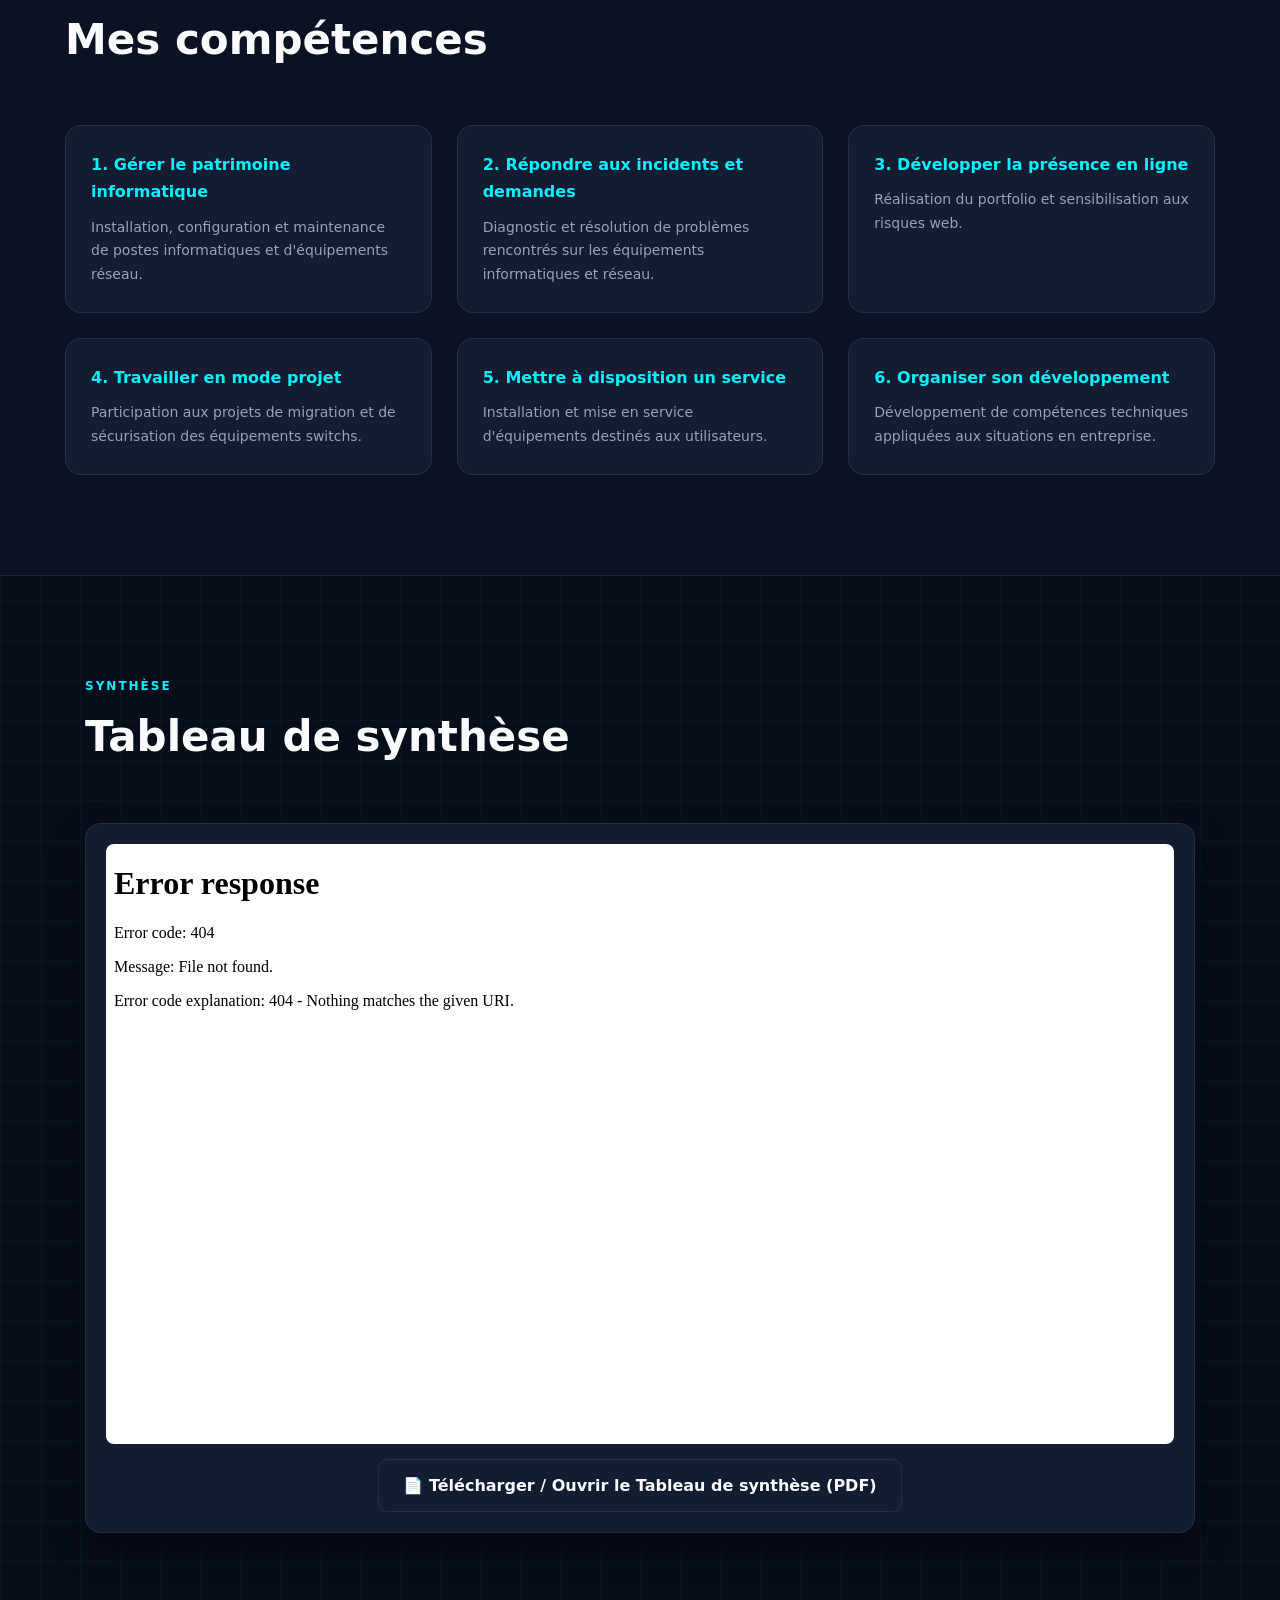
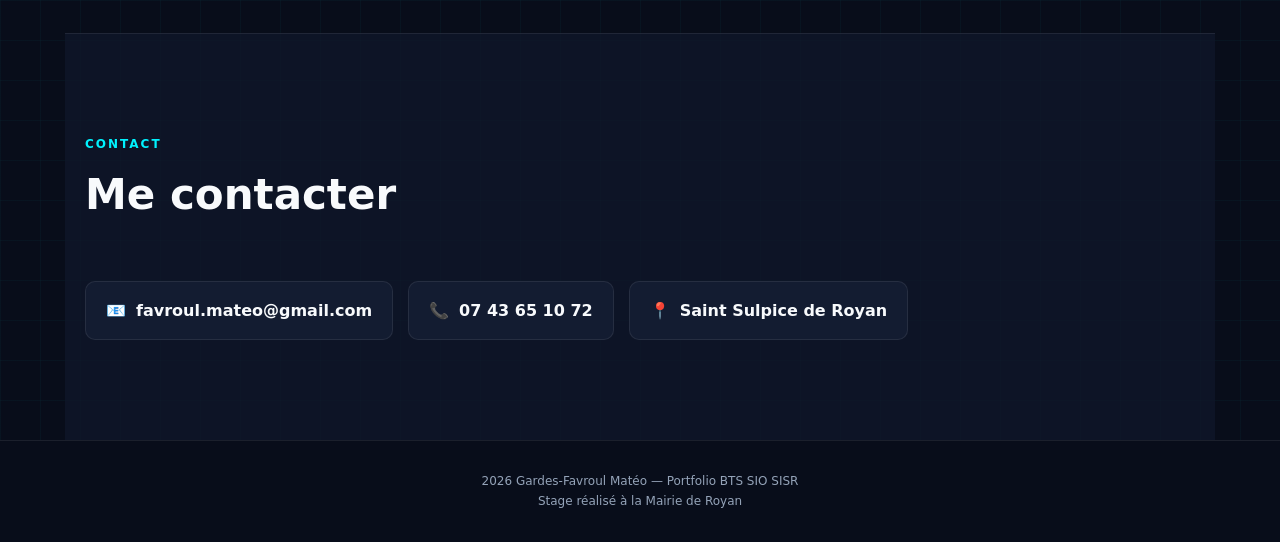
==== commit f1f180ef: "Update index.html ajout d'element" ====
--- a/index.html
+++ b/index.html
@@ -121,7 +121,8 @@
             <article class="mission-card">
                 <div>
                     <h3>🌐 1. Dépannage réseau</h3>
-                    <p>Participation au diagnostic et au dépannage de problèmes liés aux équipements réseau et aux connexions internet.</p>
+                    <p>Participation au diagnostic et au dépannage de problèmes liés aux équipements réseau et aux connexions internet d'une box sur 
+                    un sites externe a la mairie.</p>
                     <img src="images stage1/20260513_144908.jpg" alt="Dépannage réseau" class="photo-stage">
                 </div>
                 <div class="mission-tags">
@@ -134,7 +135,9 @@
             <article class="mission-card">
                 <div>
                     <h3>💻 2. Installation d'ordinateurs</h3>
-                    <p>Installation, préparation et désassemblage de postes informatiques destinés aux utilisateurs.</p>
+                    <p>Installation, préparation et désassemblage de postes informatiques destinés aux utilisateurs.
+                    Suivant leur demande configuration de dock  pour brancher tout les cable sur le dock directement 
+                    et installation.</p>
                     <img src="images stage1/20260601_113908.jpg" alt="Installation PC" class="photo-stage">
                     <img src="images stage1/20260603_143337.jpg" alt="Installation PC" class="photo-stage">
                     <img src="images stage1/20260518_091311.jpg" alt="Installation PC" class="photo-stage">
@@ -149,7 +152,8 @@
             <article class="mission-card">
                 <div>
                     <h3>🔌 3. Configuration de switch</h3>
-                    <p>Participation à la configuration et à la mise en service d'équipements réseau Alcatel Lucent.</p>
+                    <p>Participation à la configuration et à la mise en service d'équipements réseau Alcatel Lucent.
+                    sur des sites distant pour remplacer des switch 10 ports par des 24 ports que jai configurer grace a la doc et internet.</p>
                     <img src="images stage1/20260504_145429.jpg" alt="Configuration Switch" class="photo-stage">
                 </div>
                 <div class="mission-tags">
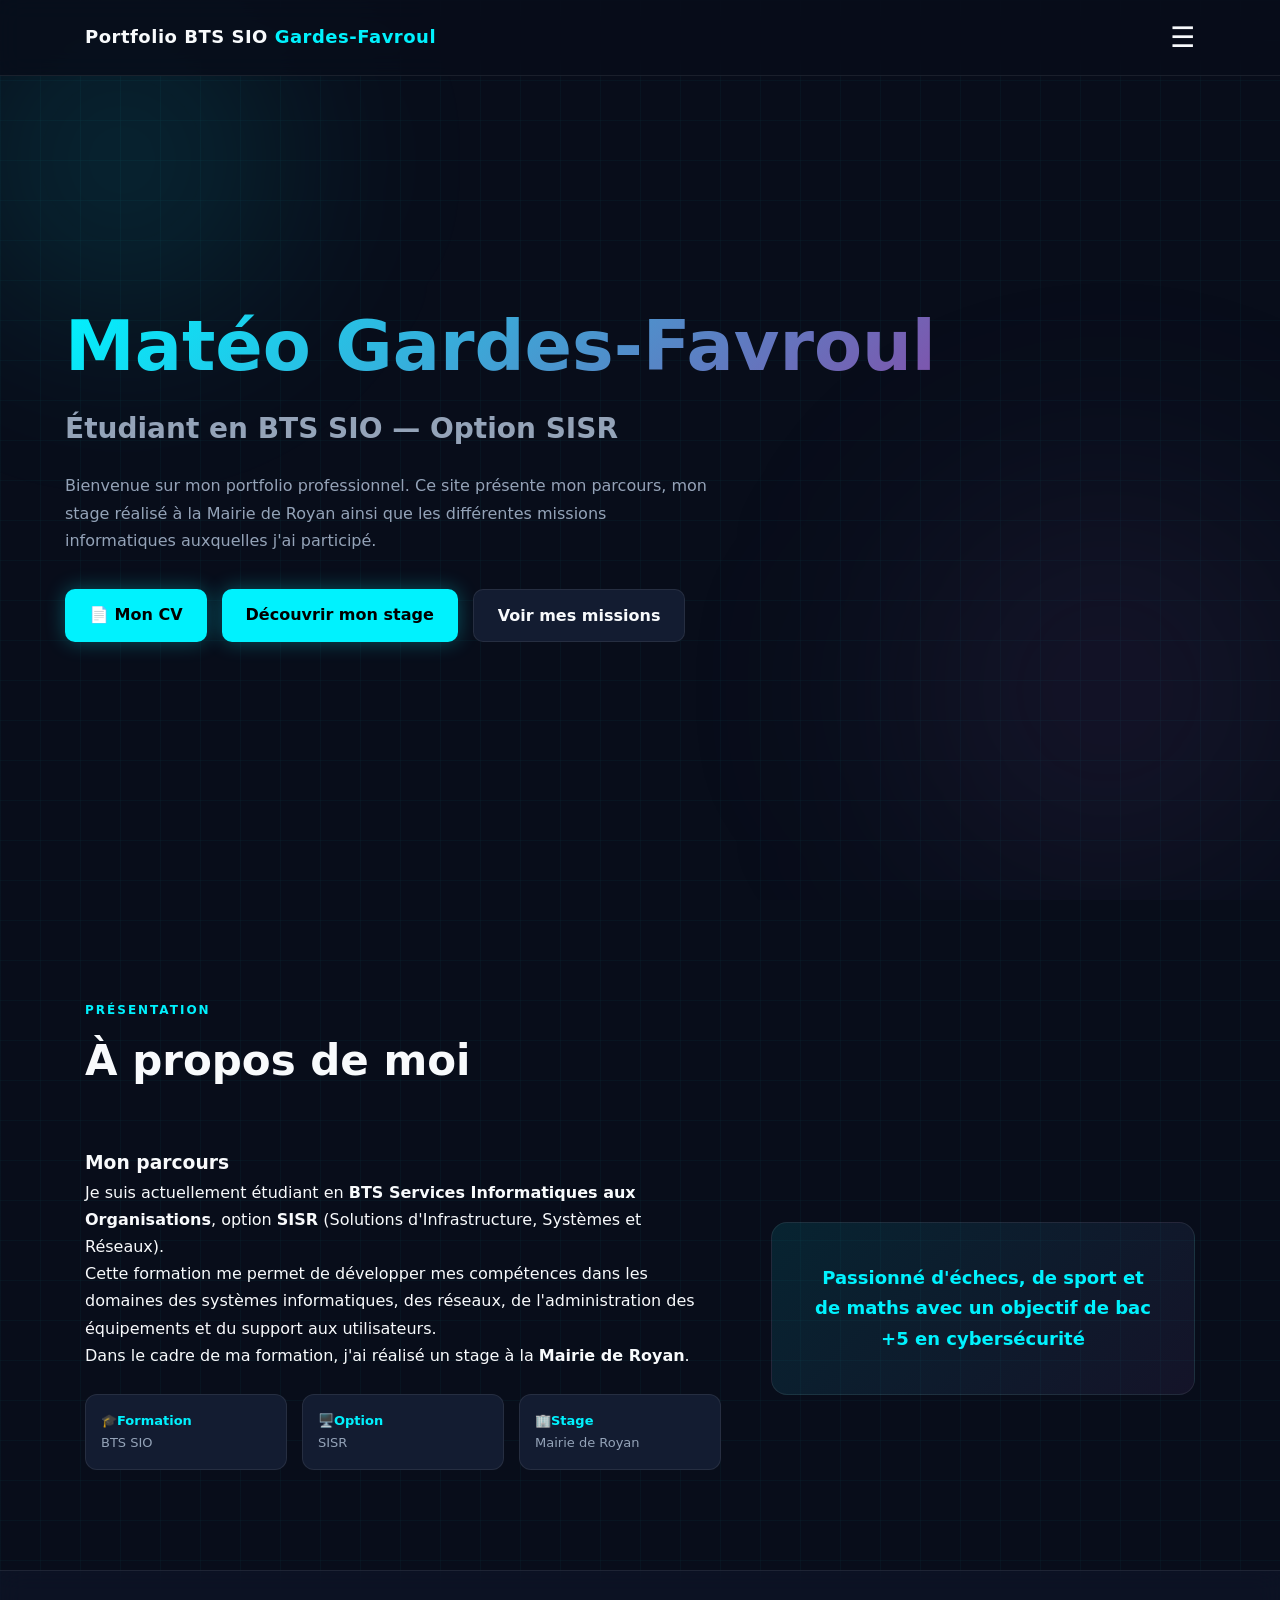
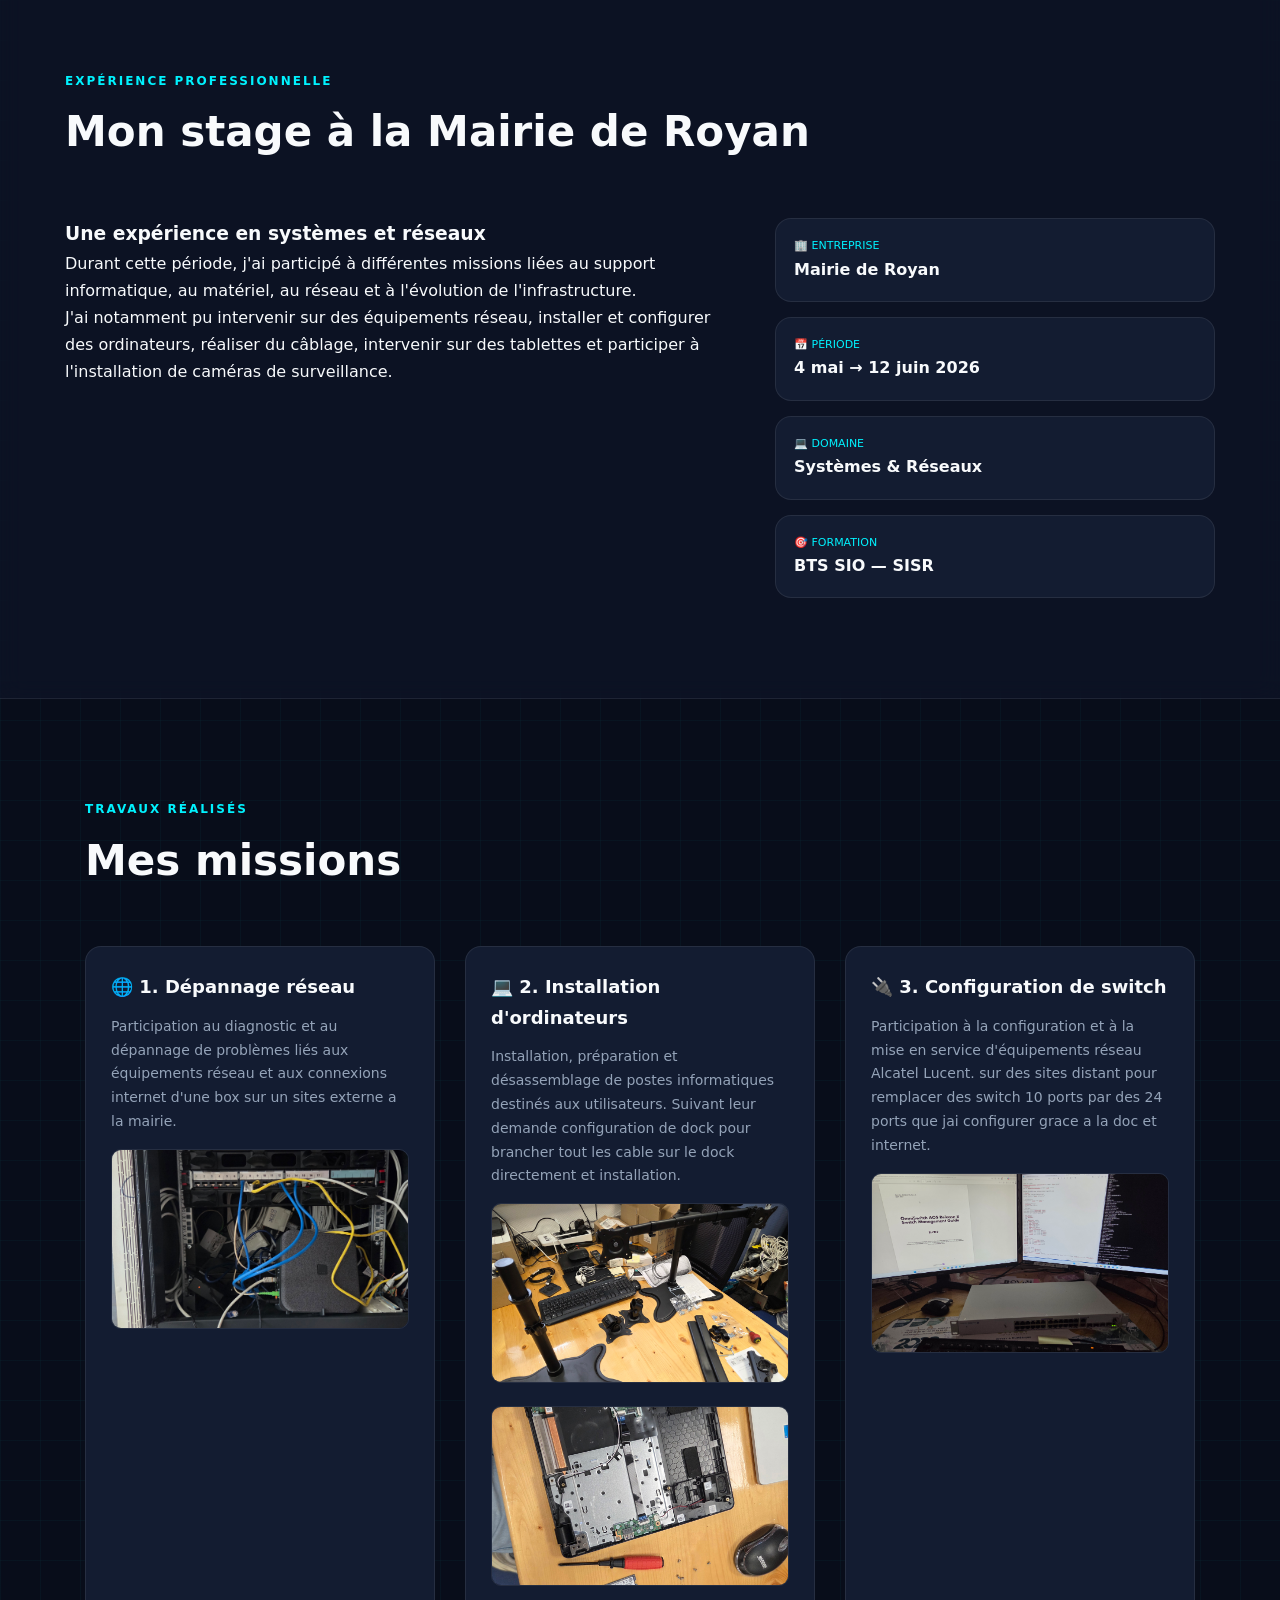
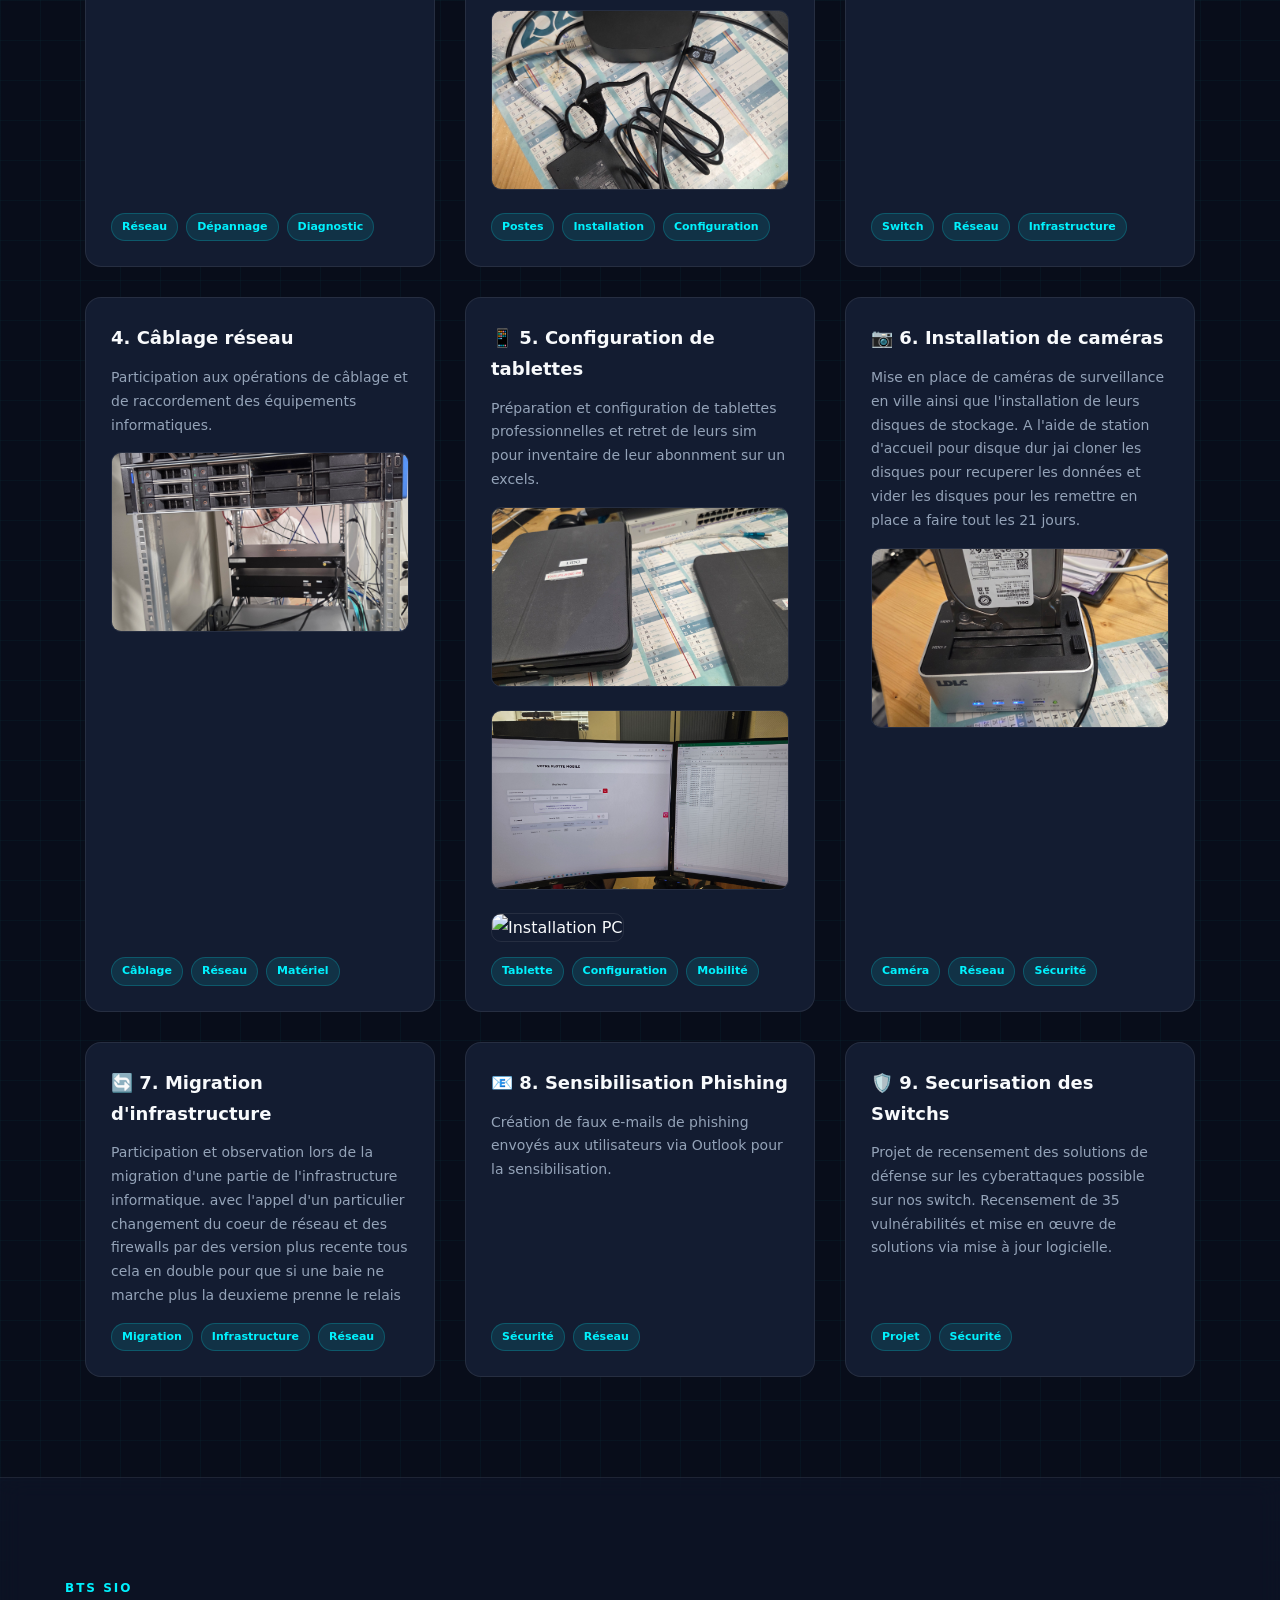
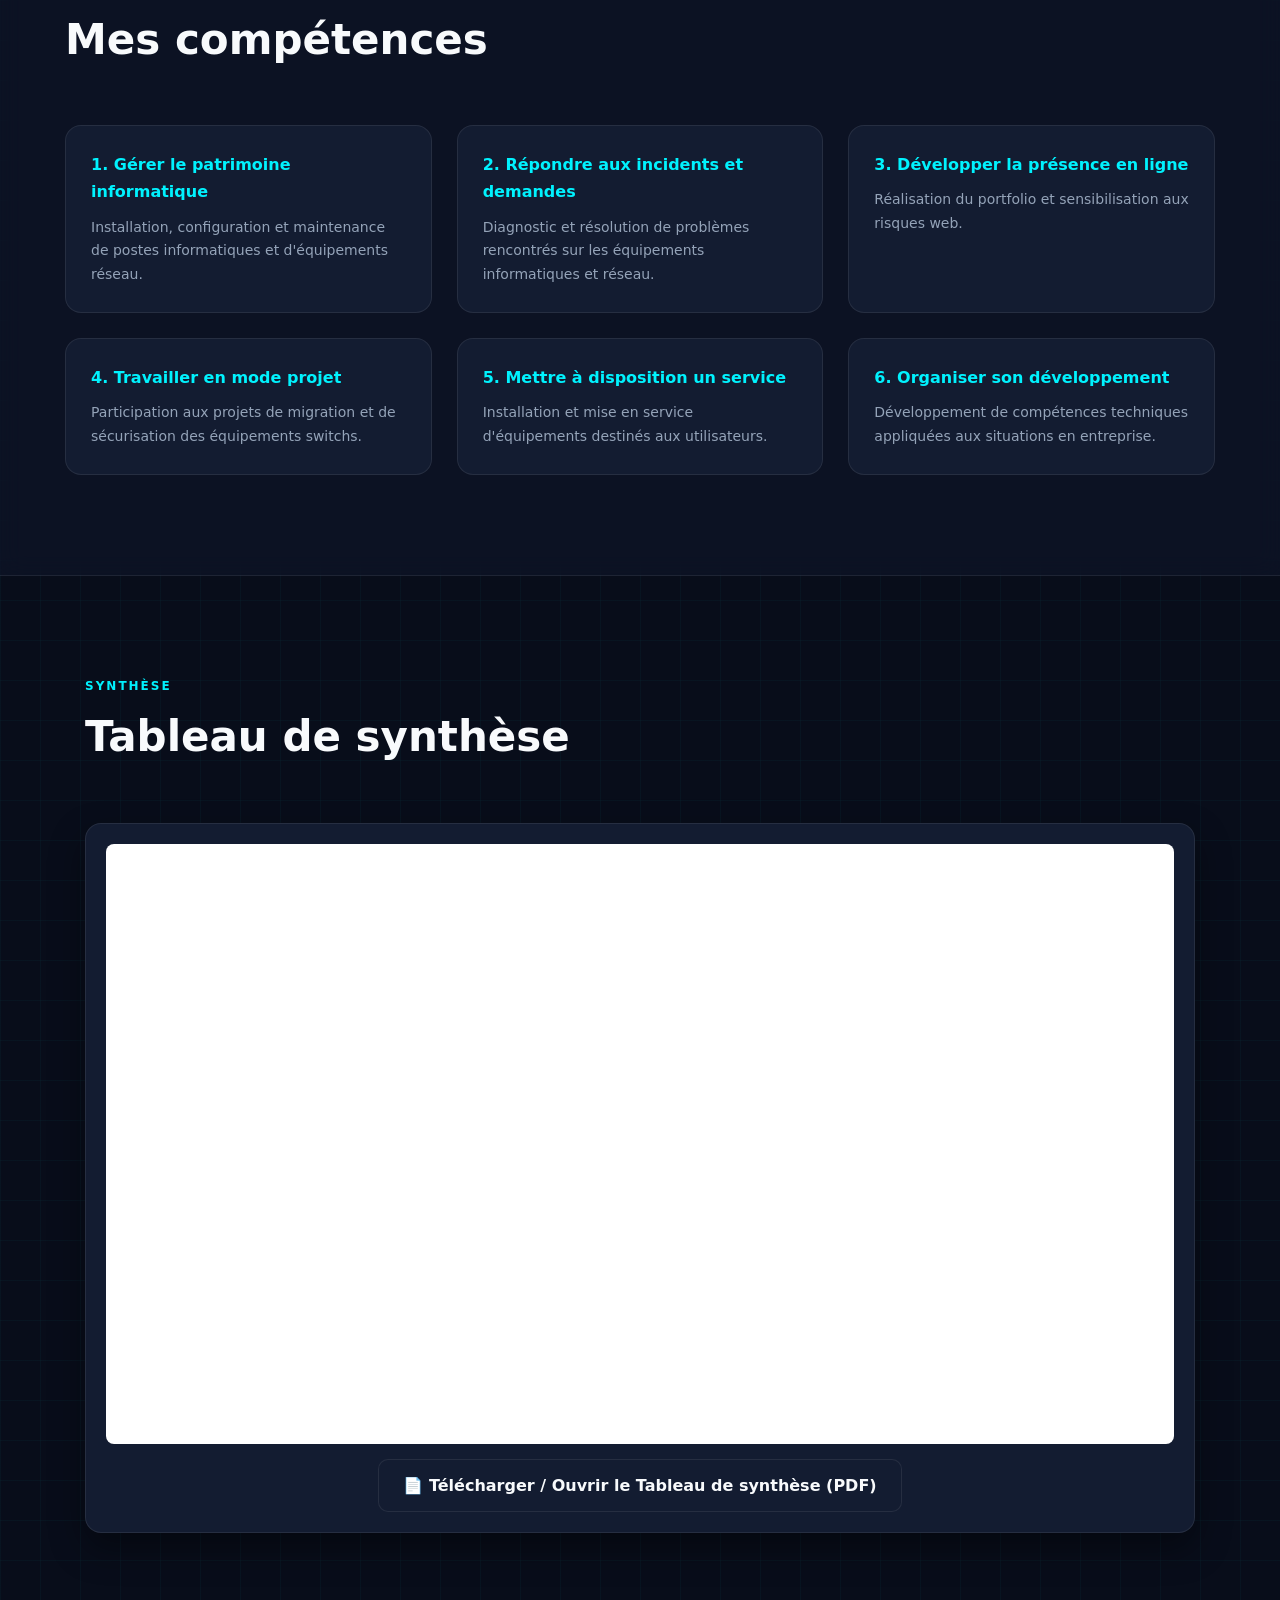
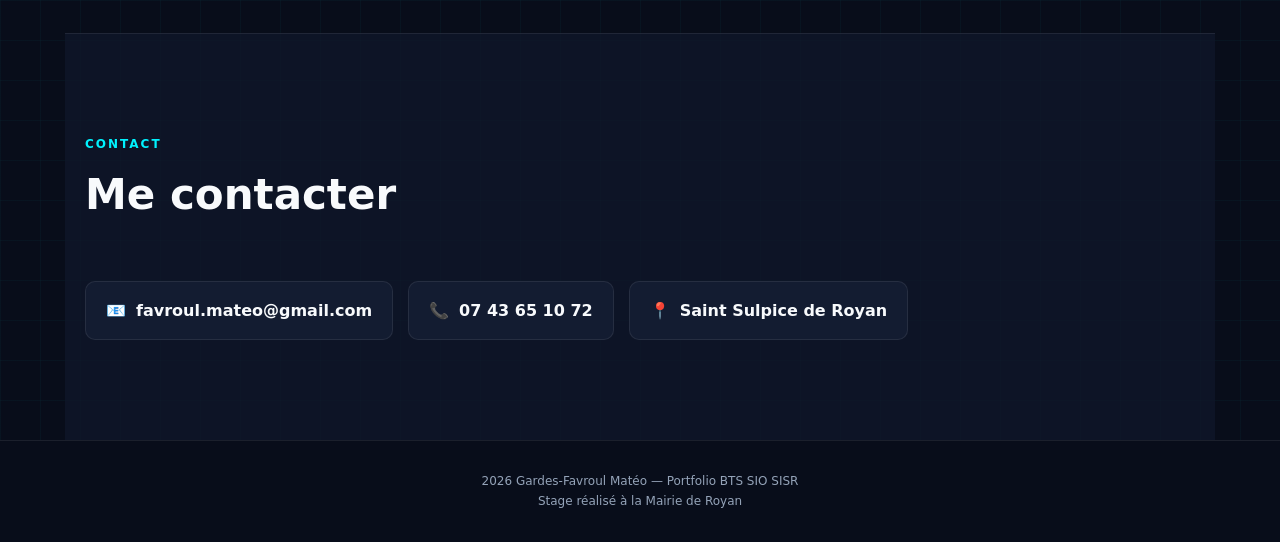
==== commit 56db7956: "Update index.html correction tabeau synthese" ====
--- a/index.html
+++ b/index.html
@@ -282,15 +282,15 @@
     </section>
 
     <section class="section">
-        <div class="section-title">
-            <p>SYNTHÈSE</p>
-            <h2>Tableau de synthèse</h2>
-        </div>
-         <div class="pdf-container">
-            <iframe class="pdf-viewer" src="images stage1/tableau_de_synthese.pdf"></iframe>
-            <a href="images stage1/tableau_de_synthese.pdf" target="_blank" class="btn secondary">📄 Télécharger / Ouvrir le Tableau de synthèse (PDF)</a>
-        </div>
-    </section>
+    <div class="section-title">
+        <p>SYNTHÈSE</p>
+        <h2>Tableau de synthèse</h2>
+    </div>
+    <div class="pdf-container">
+           <iframe class="pdf-viewer" src="tableau_de_synthese.pdf"></iframe>
+        <a href="tableau_de_synthese.pdf" target="_blank" class="btn secondary">📄 Télécharger / Ouvrir le Tableau de synthèse (PDF)</a>
+    </div>
+</section>
 
     <section id="contact" class="contact-section section">
         <div class="section-title">
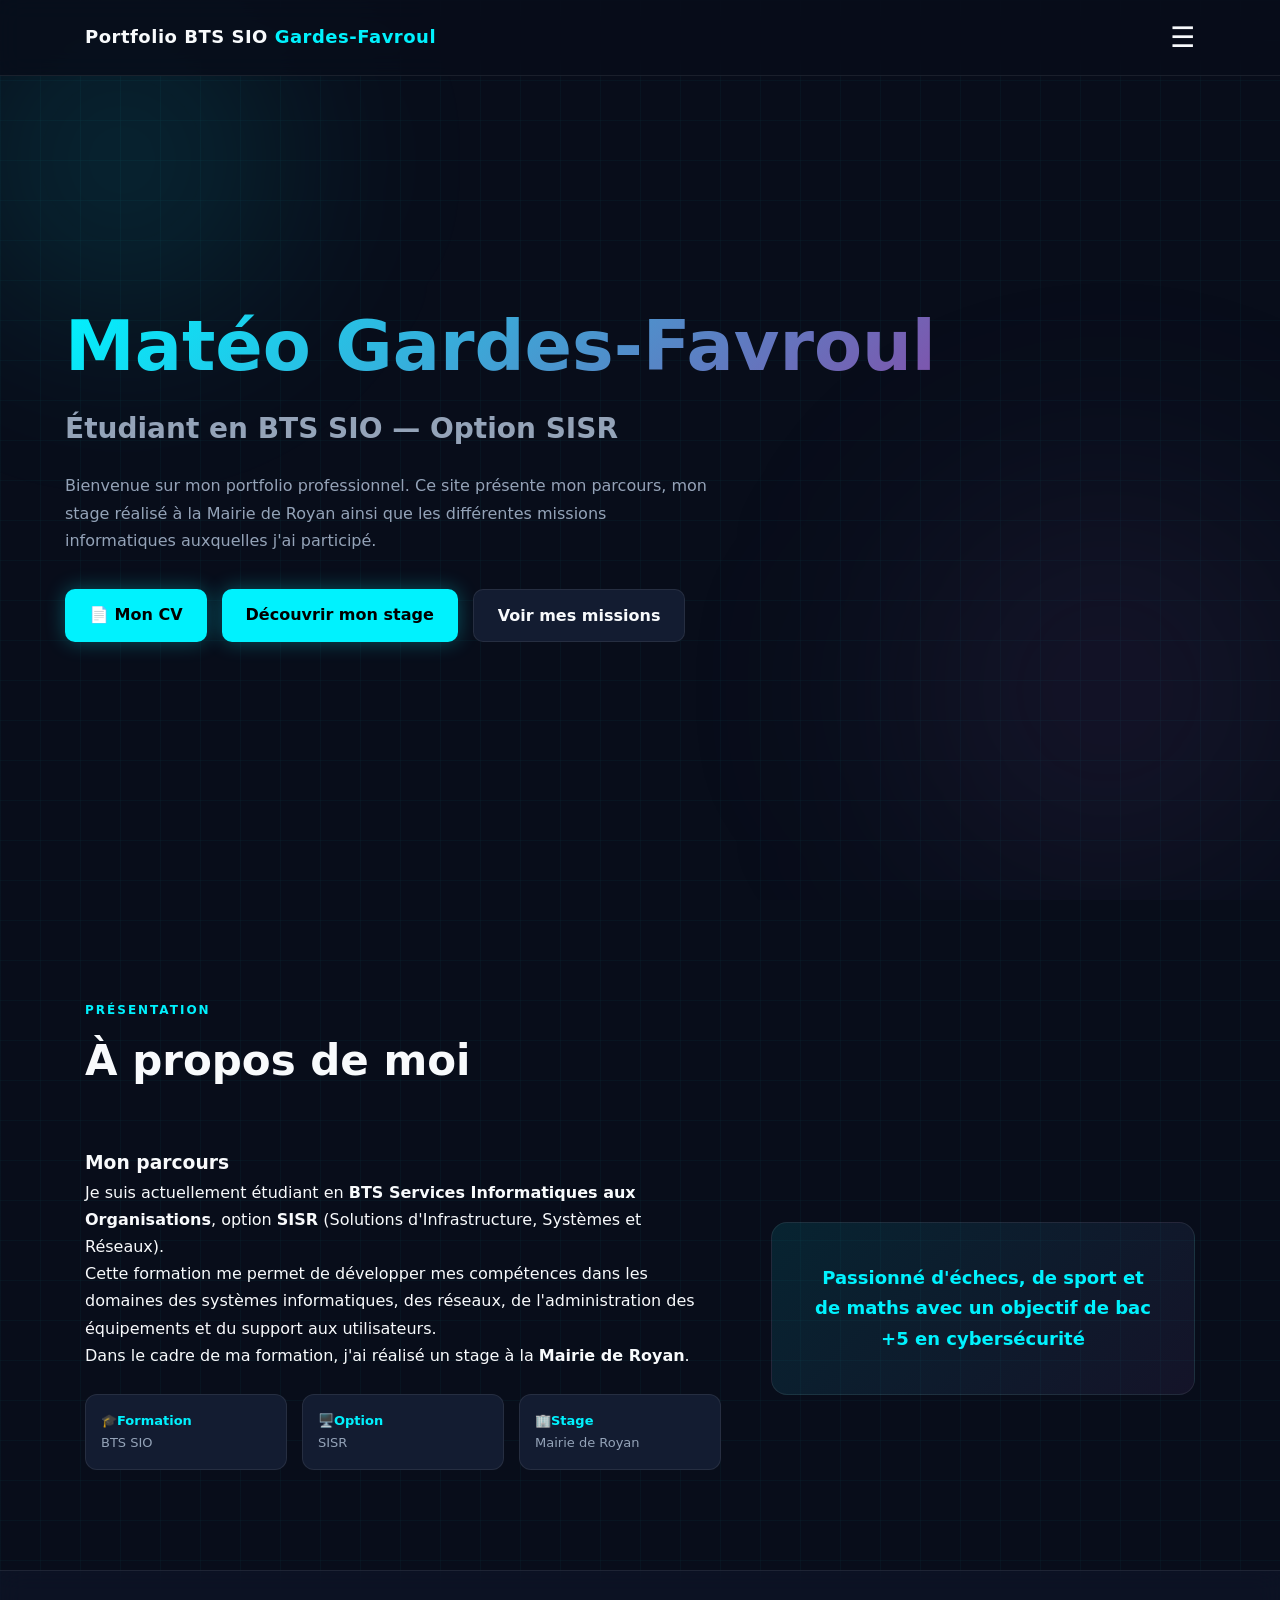
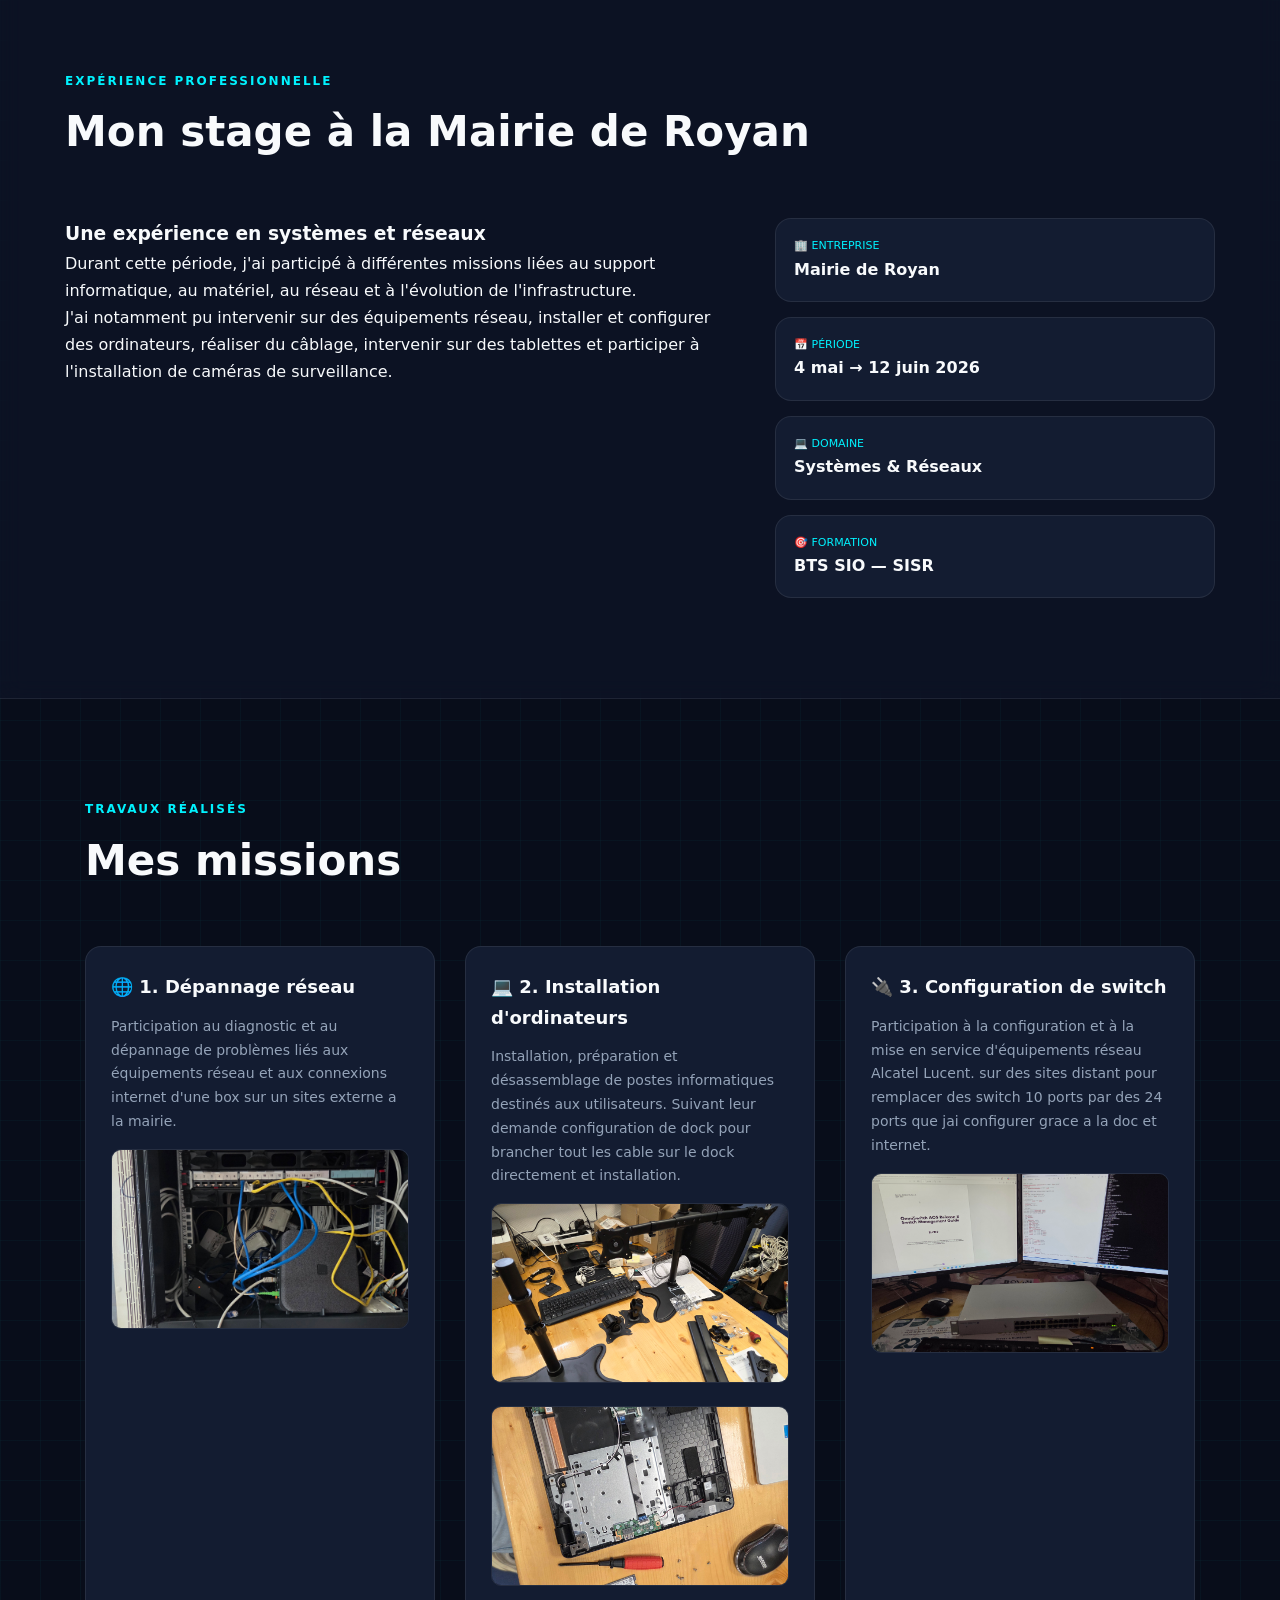
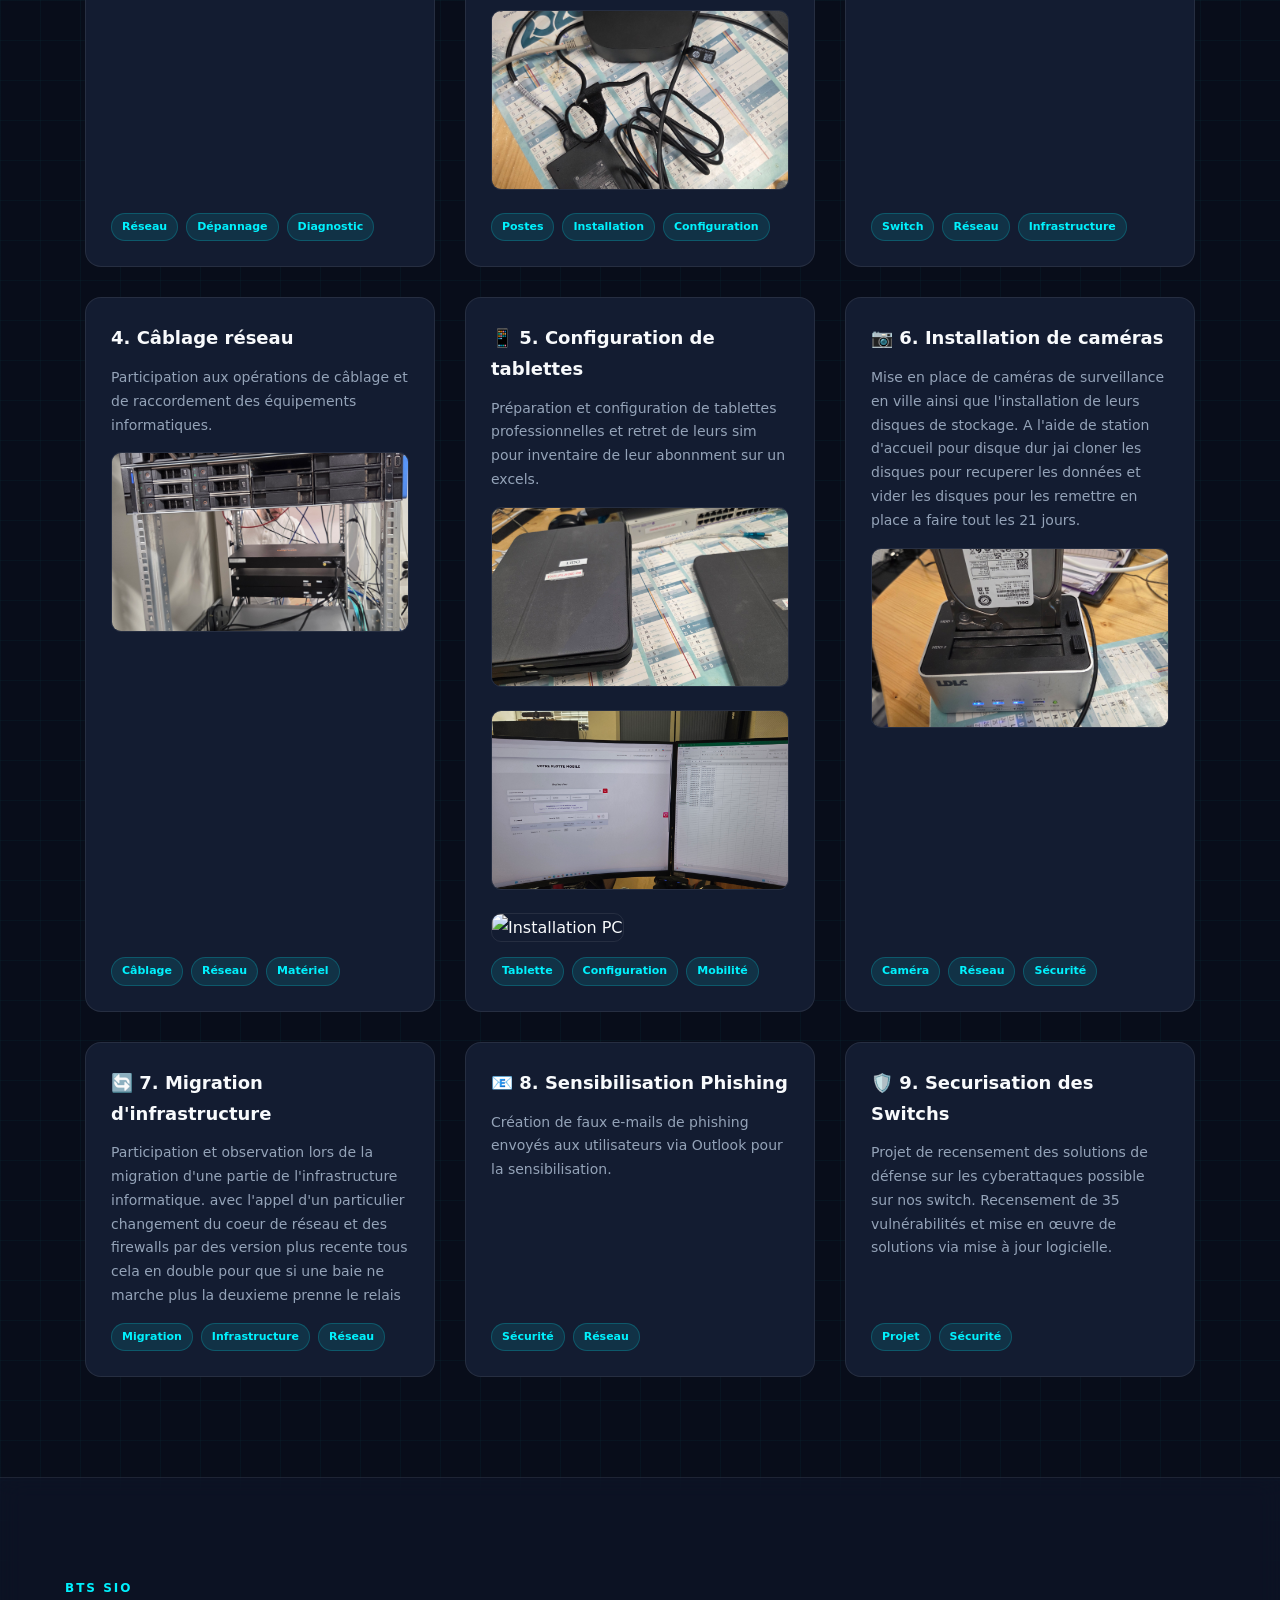
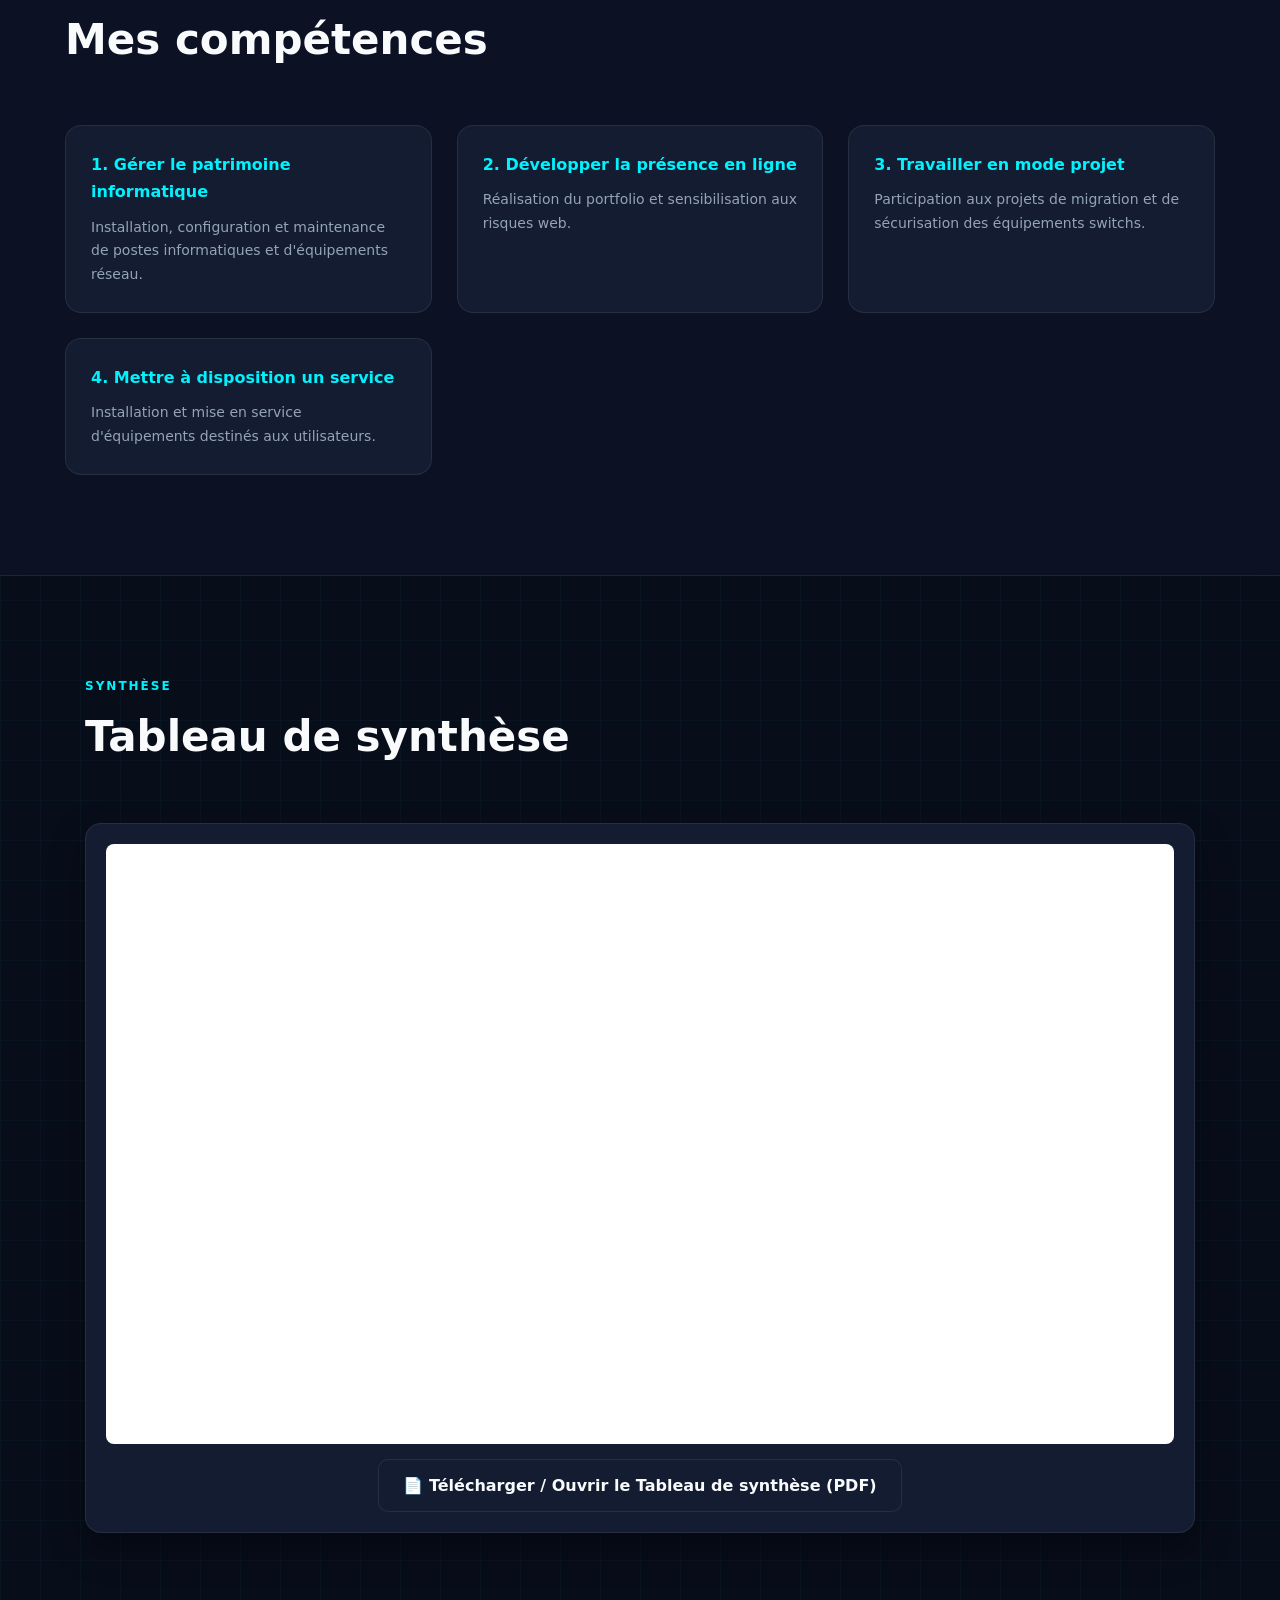
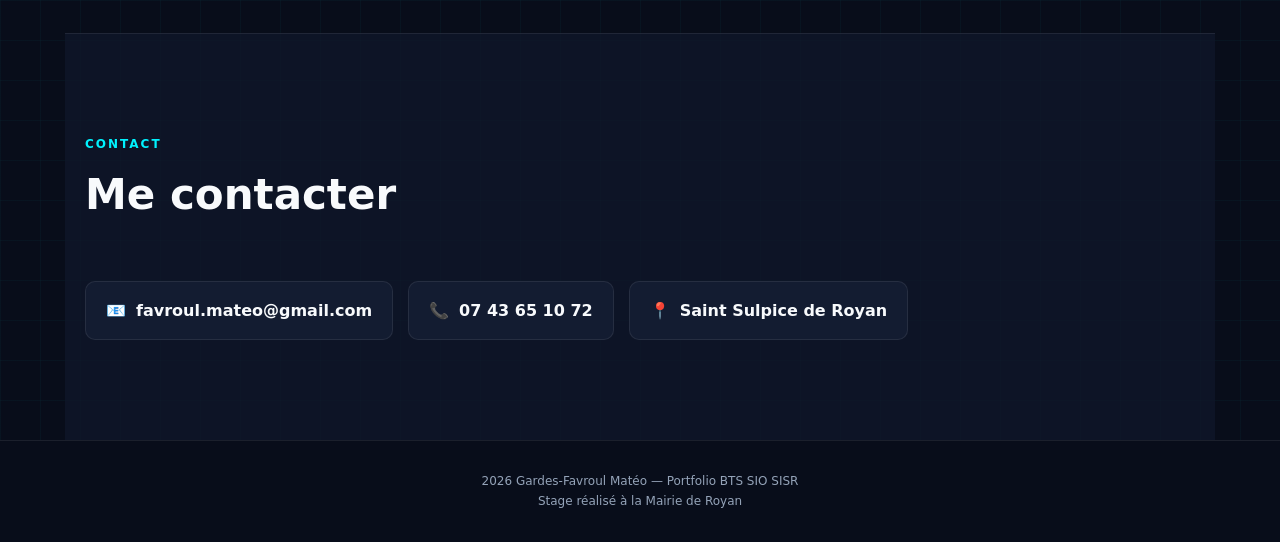
==== commit fb21ca5c: "Update index.html ajustement des compétences" ====
--- a/index.html
+++ b/index.html
@@ -259,24 +259,16 @@
                 <p>Installation, configuration et maintenance de postes informatiques et d'équipements réseau.</p>
             </div>
             <div class="skill-card">
-                <h3>2. Répondre aux incidents et demandes</h3>
-                <p>Diagnostic et résolution de problèmes rencontrés sur les équipements informatiques et réseau.</p>
+                <h3>2. Développer la présence en ligne</h3>
+                <p>Réalisation du portfolio et sensibilisation aux risques web.</p>
             </div>
             <div class="skill-card">
-                <h3>3. Développer la présence en ligne</h3>
-                <p>Réalisation du portfolio et sensibilisation aux risques web.</p>
+                <h3>3. Travailler en mode projet</h3>
+                <p>Participation aux projets de migration et de sécurisation des équipements switchs.</p>
             </div>
             <div class="skill-card">
-                <h3>4. Travailler en mode projet</h3>
-                <p>Participation aux projets de migration et de sécurisation des équipements switchs.</p>
-            </div>
-            <div class="skill-card">
-                <h3>5. Mettre à disposition un service</h3>
+                <h3>4. Mettre à disposition un service</h3>
                 <p>Installation et mise en service d'équipements destinés aux utilisateurs.</p>
-            </div>
-            <div class="skill-card">
-                <h3>6. Organiser son développement</h3>
-                <p>Développement de compétences techniques appliquées aux situations en entreprise.</p>
             </div>
         </div>
     </section>
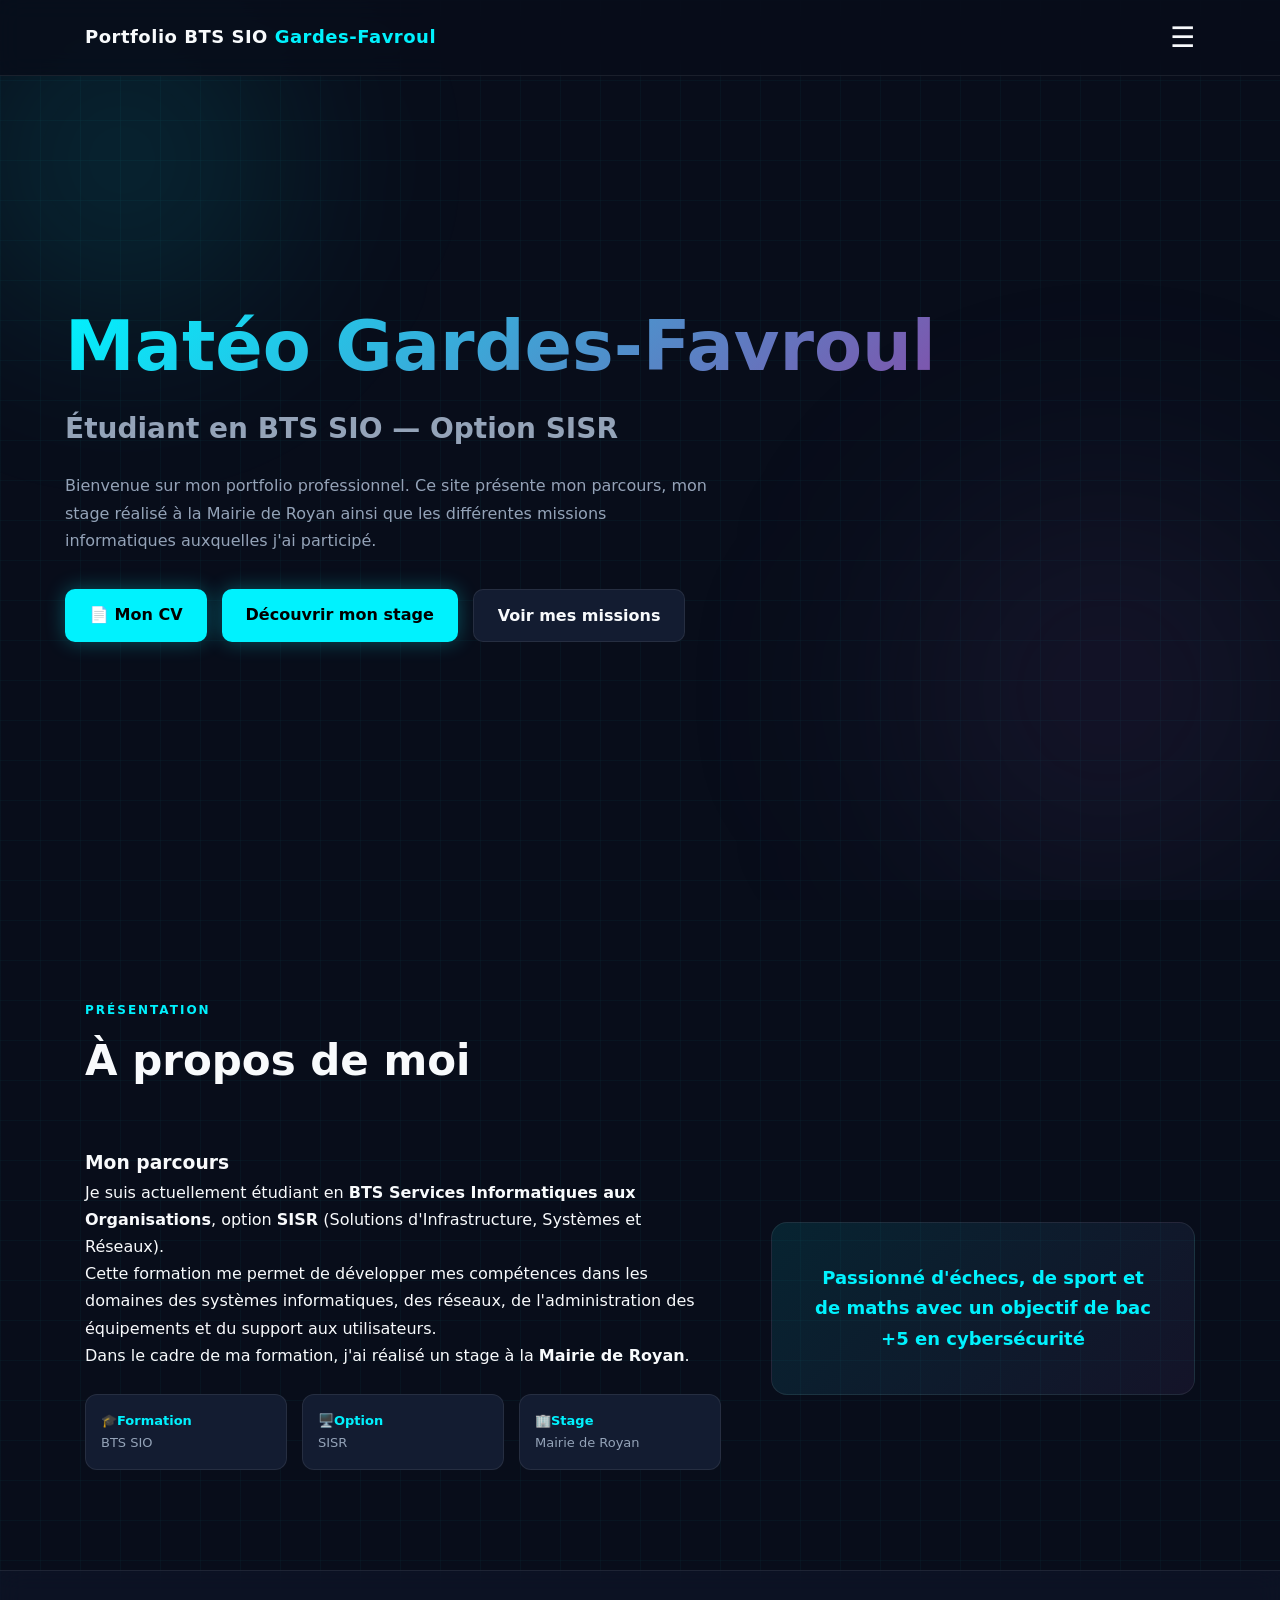
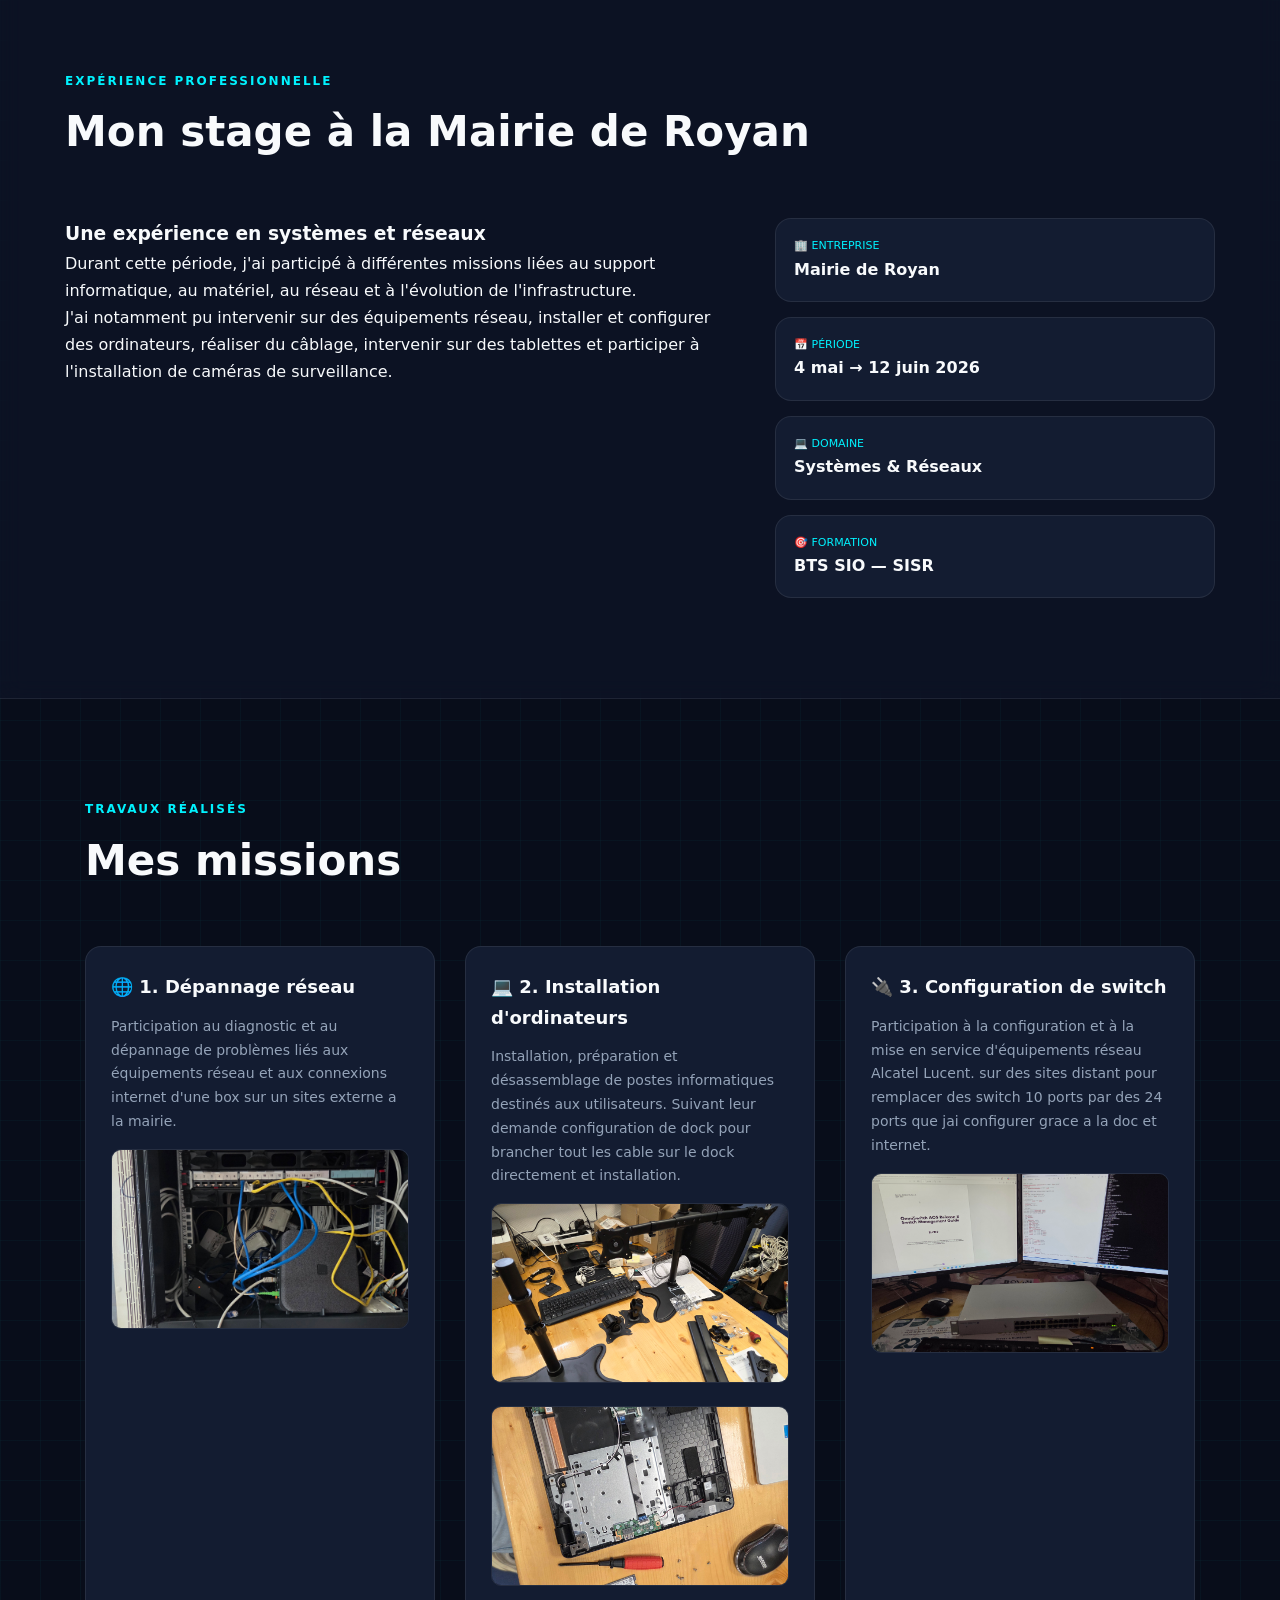
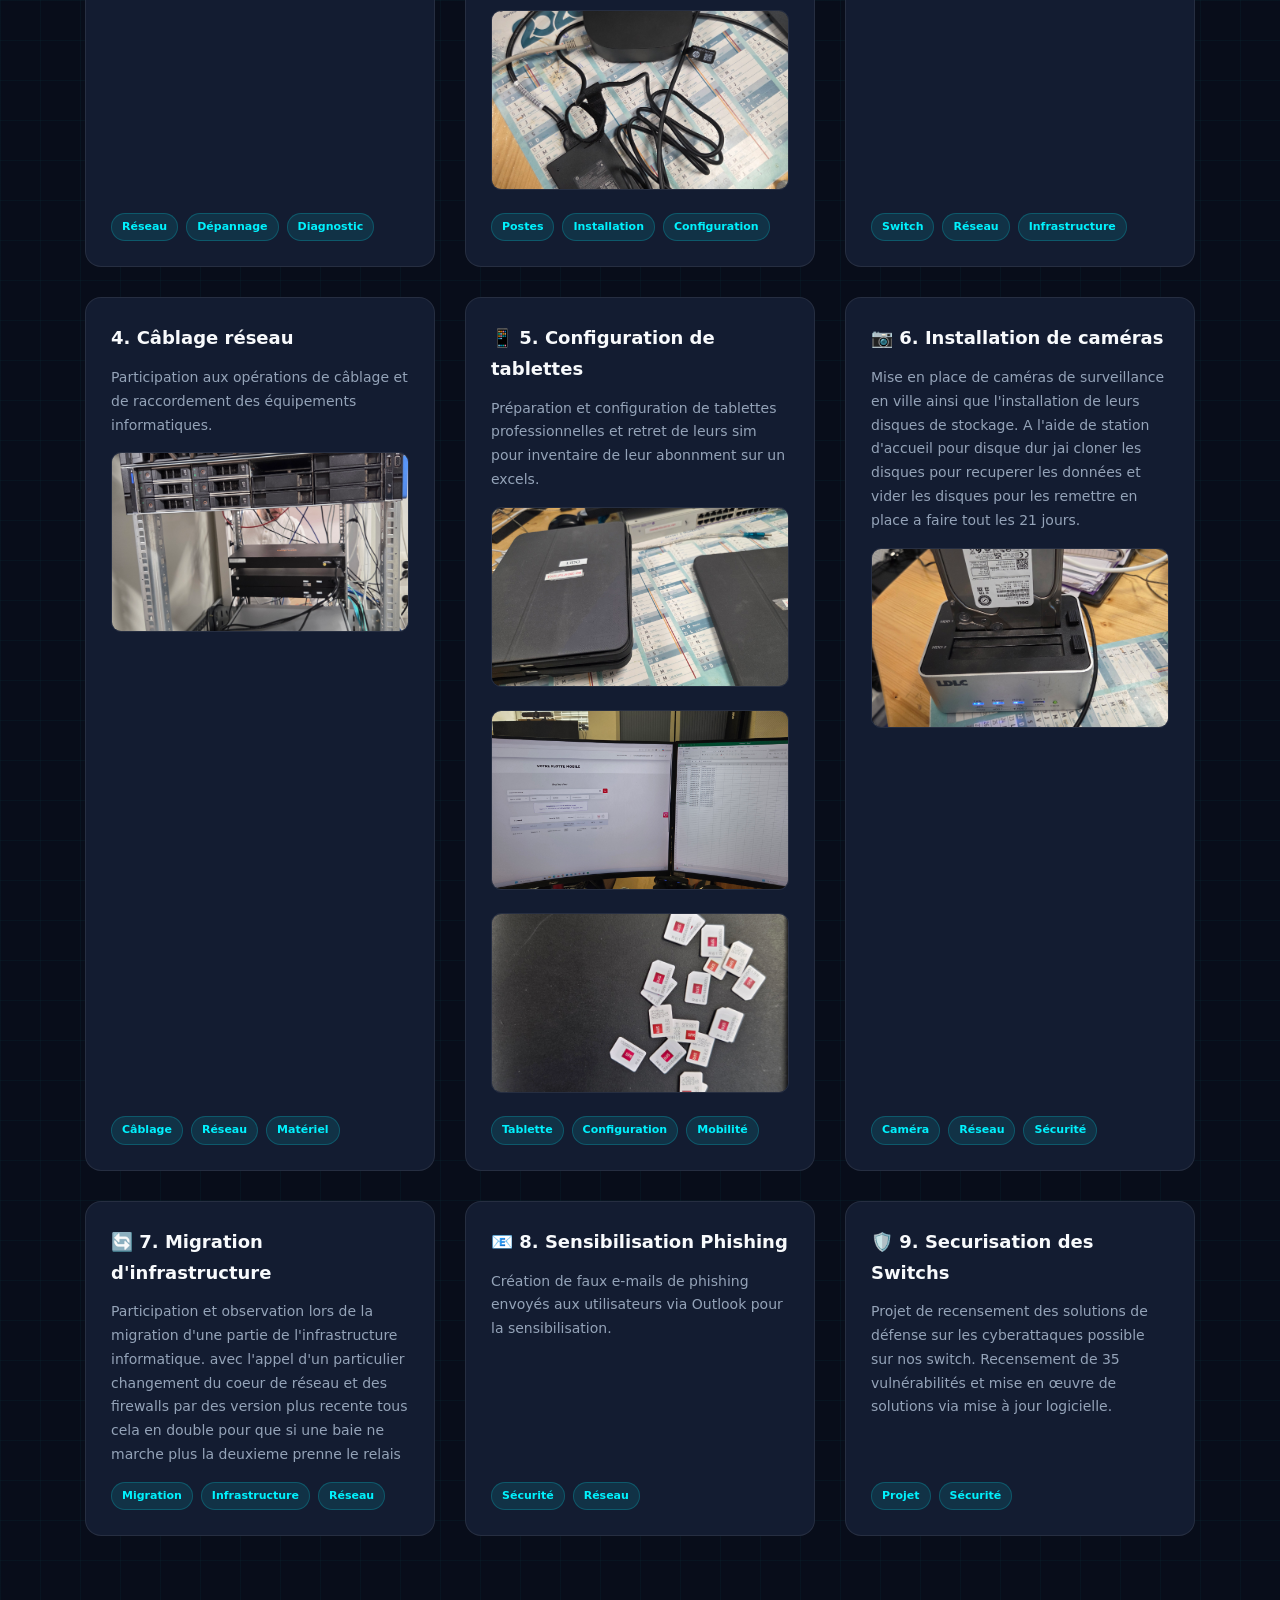
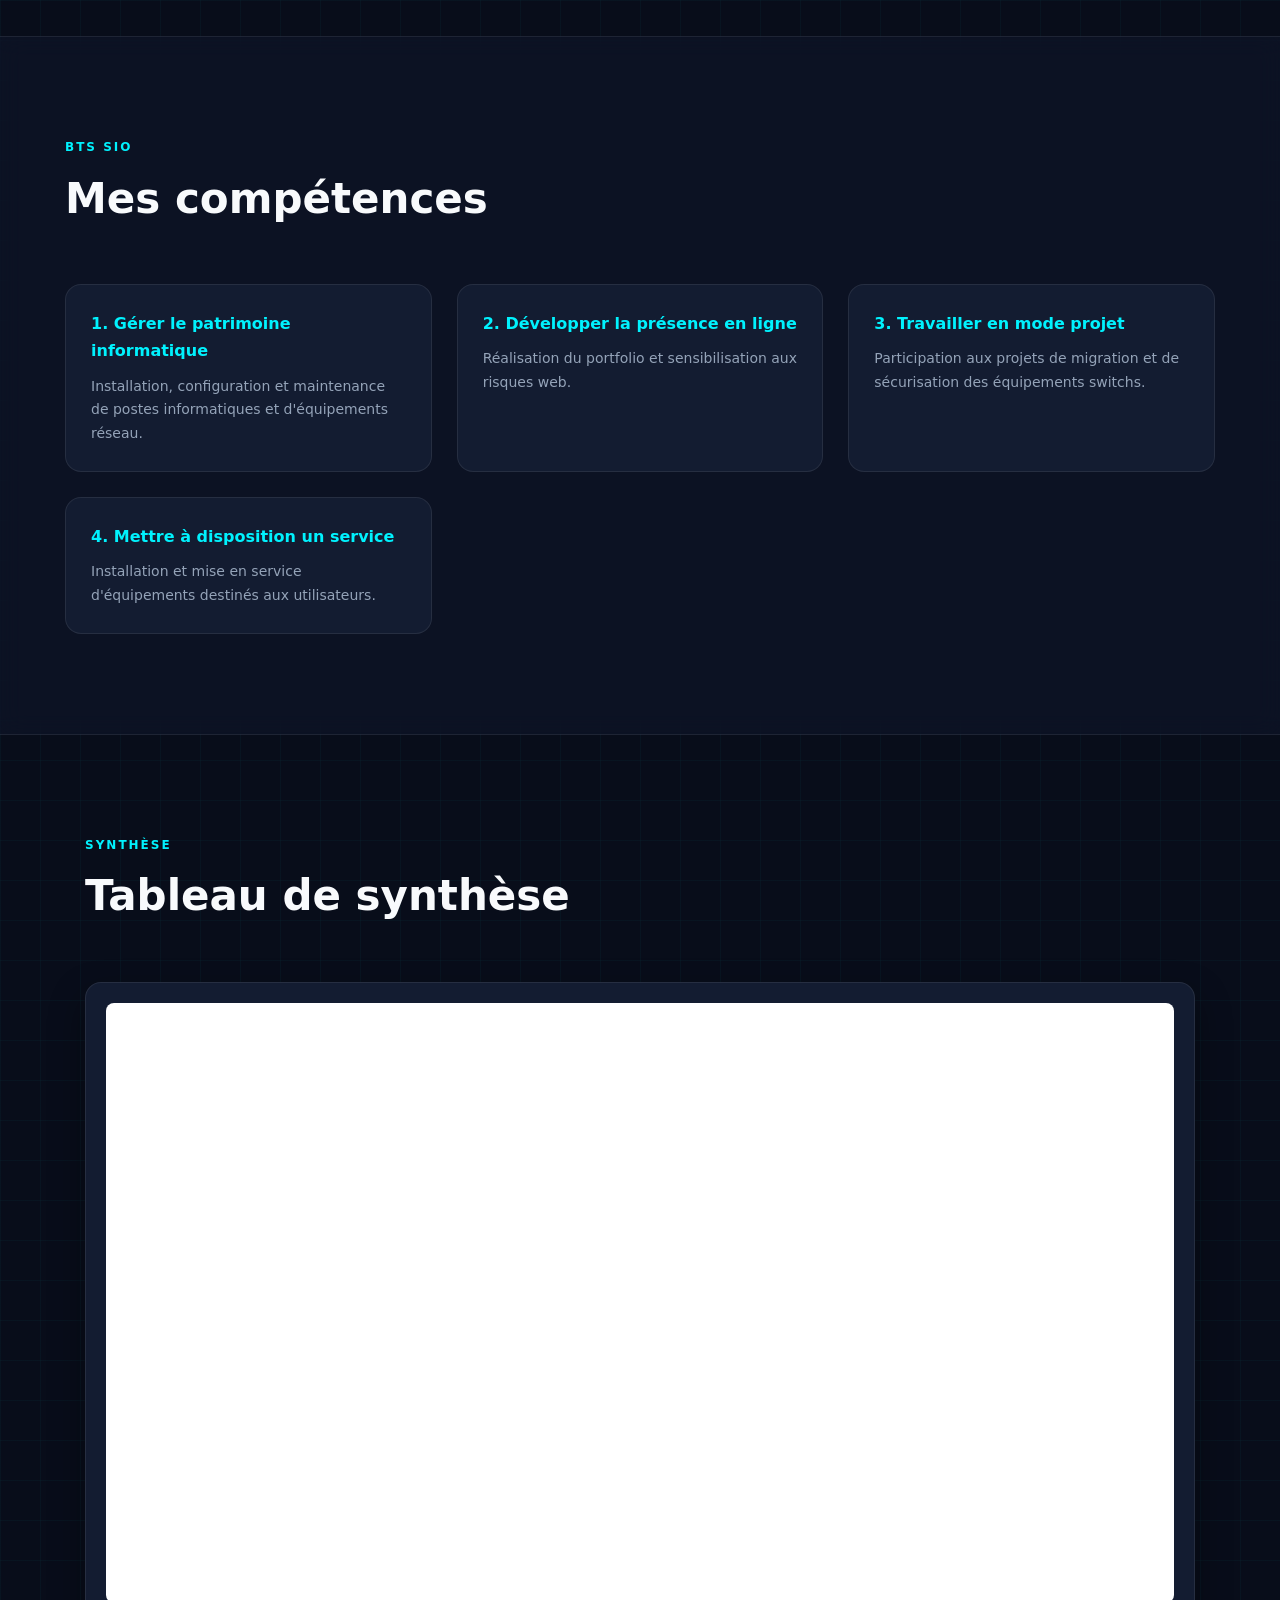
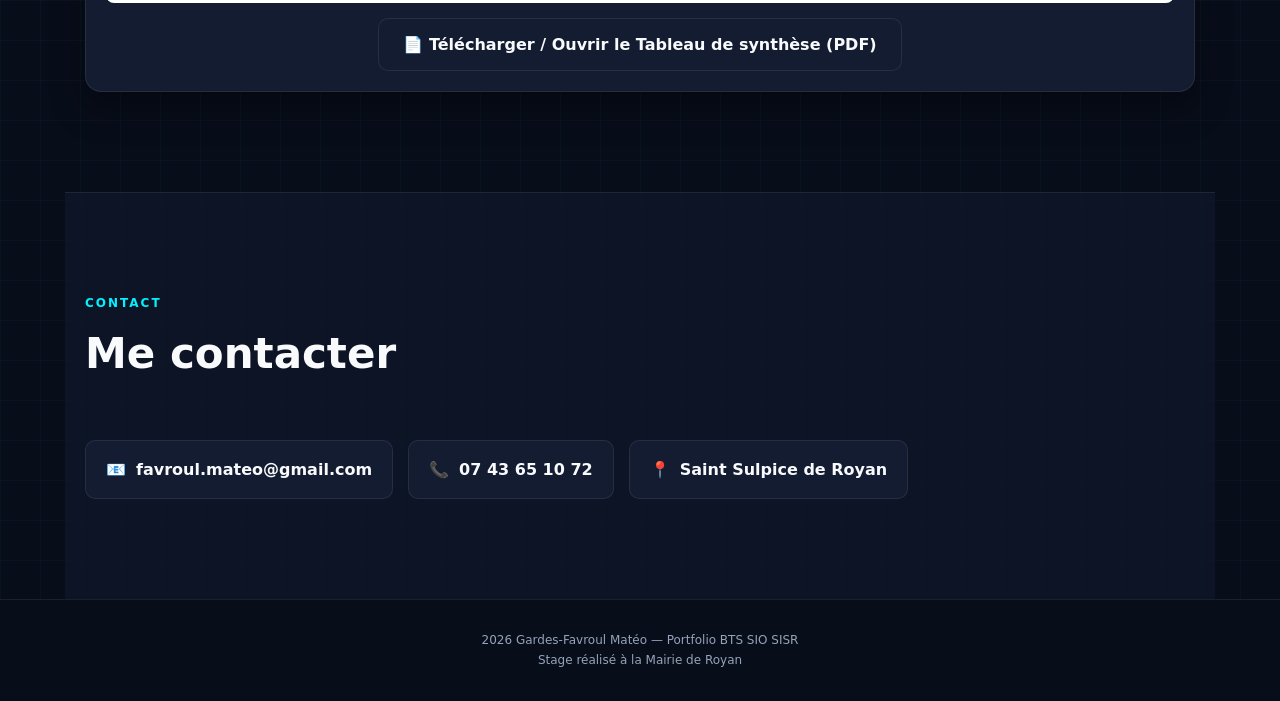
==== commit b9789ba2: "Update index.html correction image" ====
--- a/index.html
+++ b/index.html
@@ -183,7 +183,7 @@
                         inventaire de leur abonnment sur un excels.</p>
                     <img src="images stage1/20260506_095404.jpg" alt="Tablettes" class="photo-stage">
                     <img src="images stage1/20260602_102403.jpg" alt="Installation PC" class="photo-stage">
-                    <img src="images stage1/20260601_102400.jpg" alt="Installation PC" class="photo-stage">
+                    <img src="images stage1/20260602_102400.jpg" alt="Installation PC" class="photo-stage">
                 </div>
                 <div class="mission-tags">
                     <span>Tablette</span>
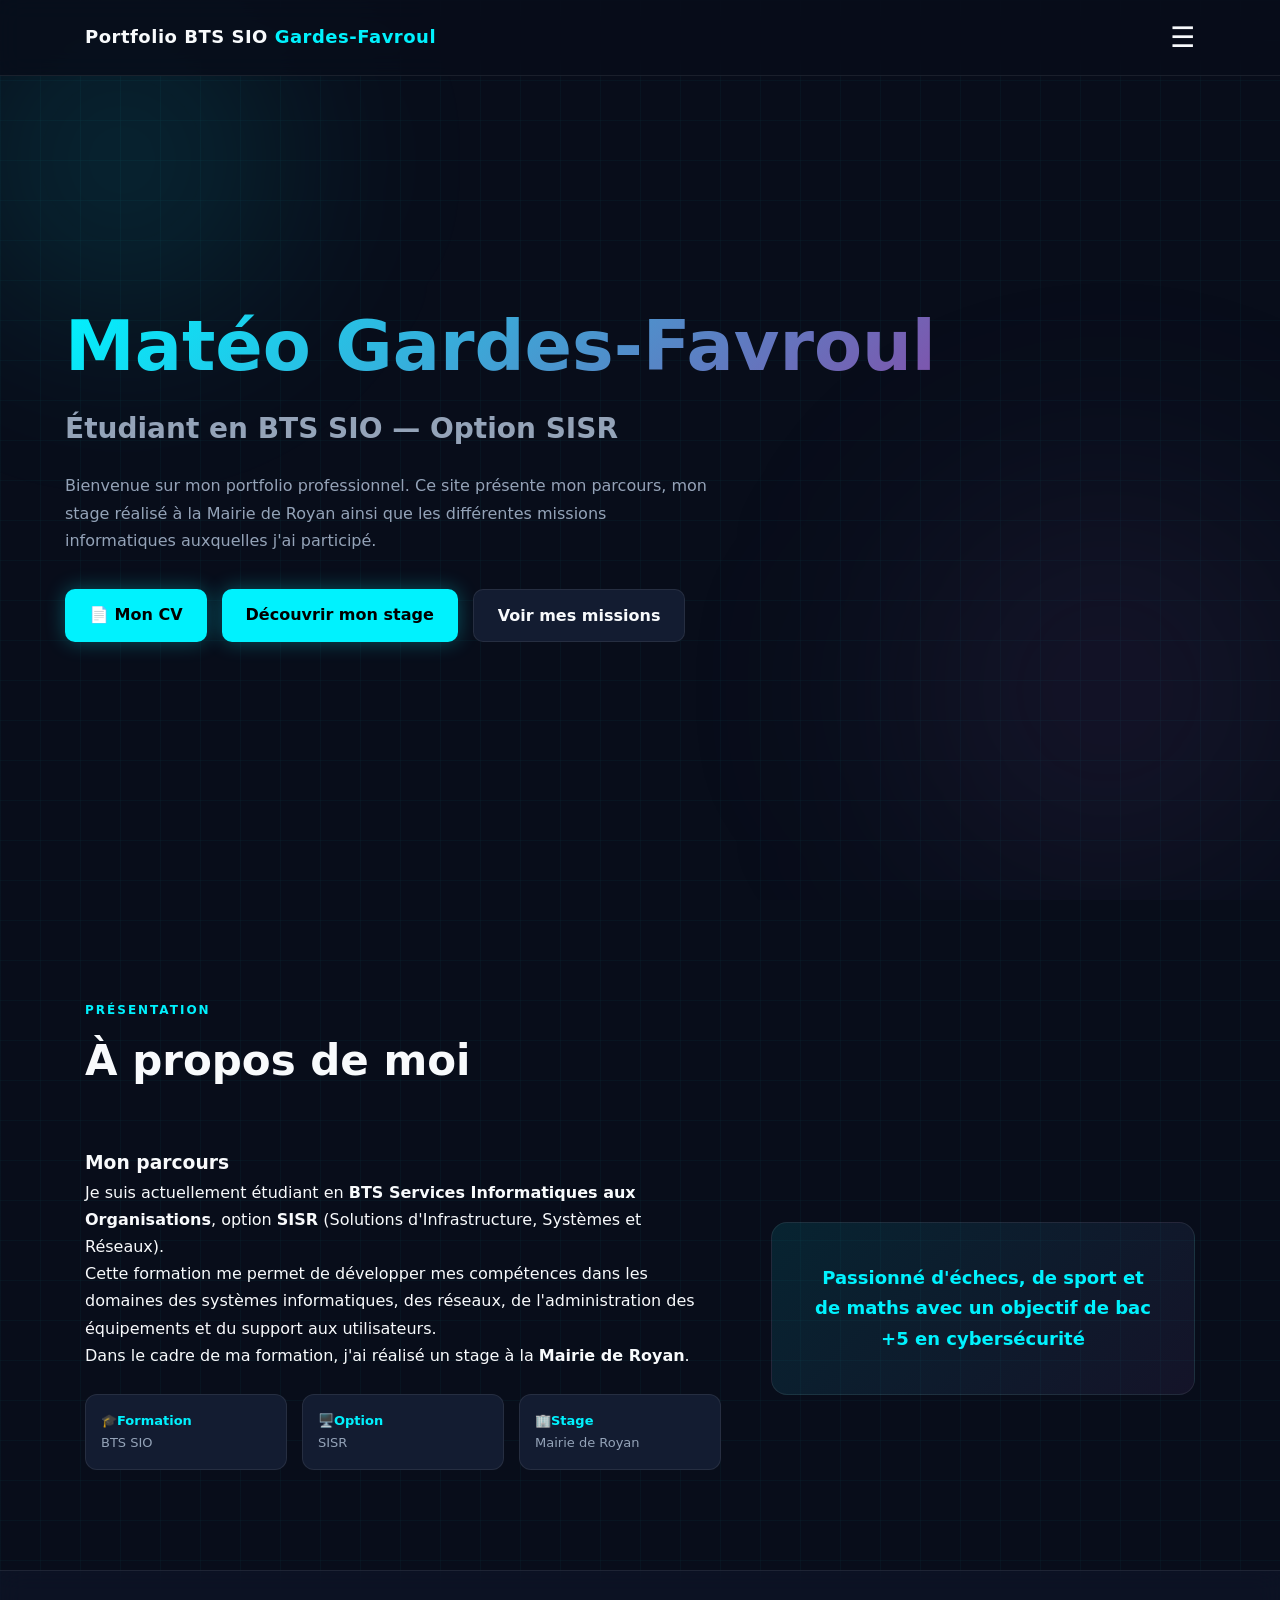
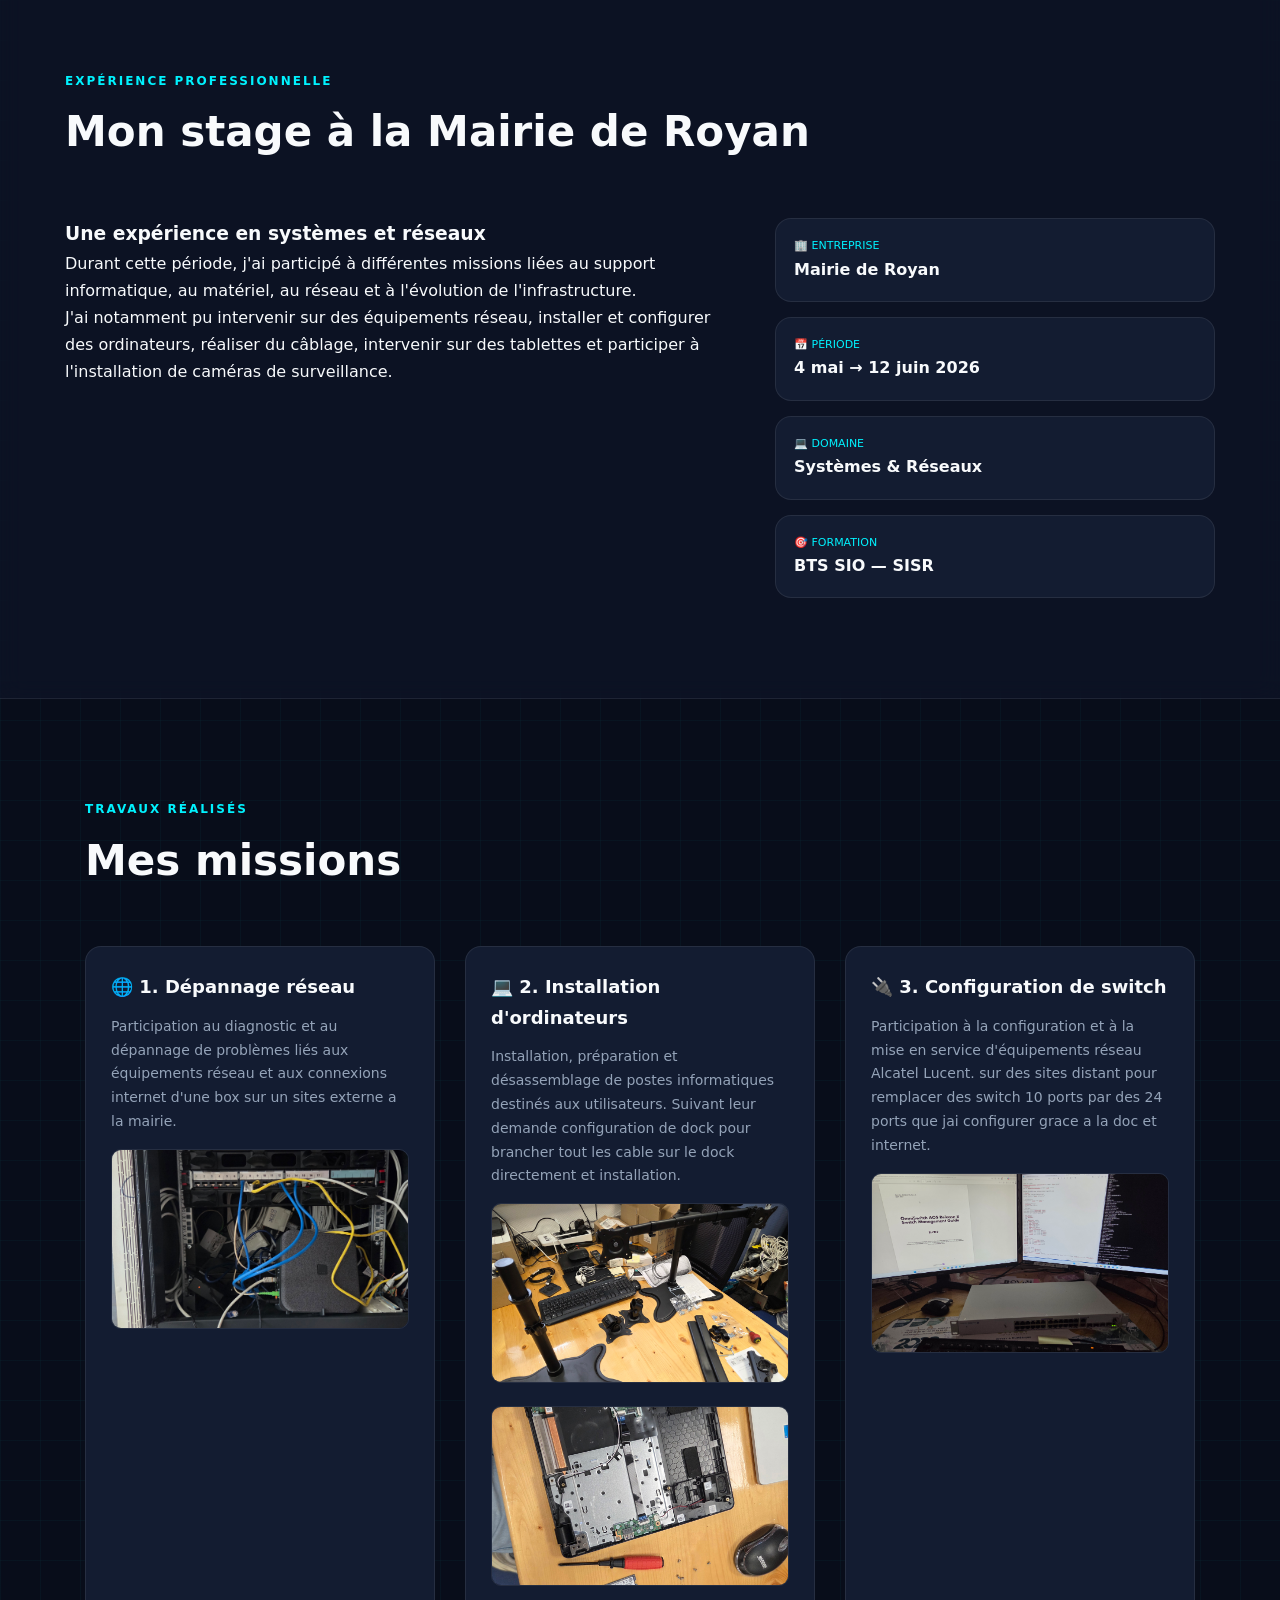
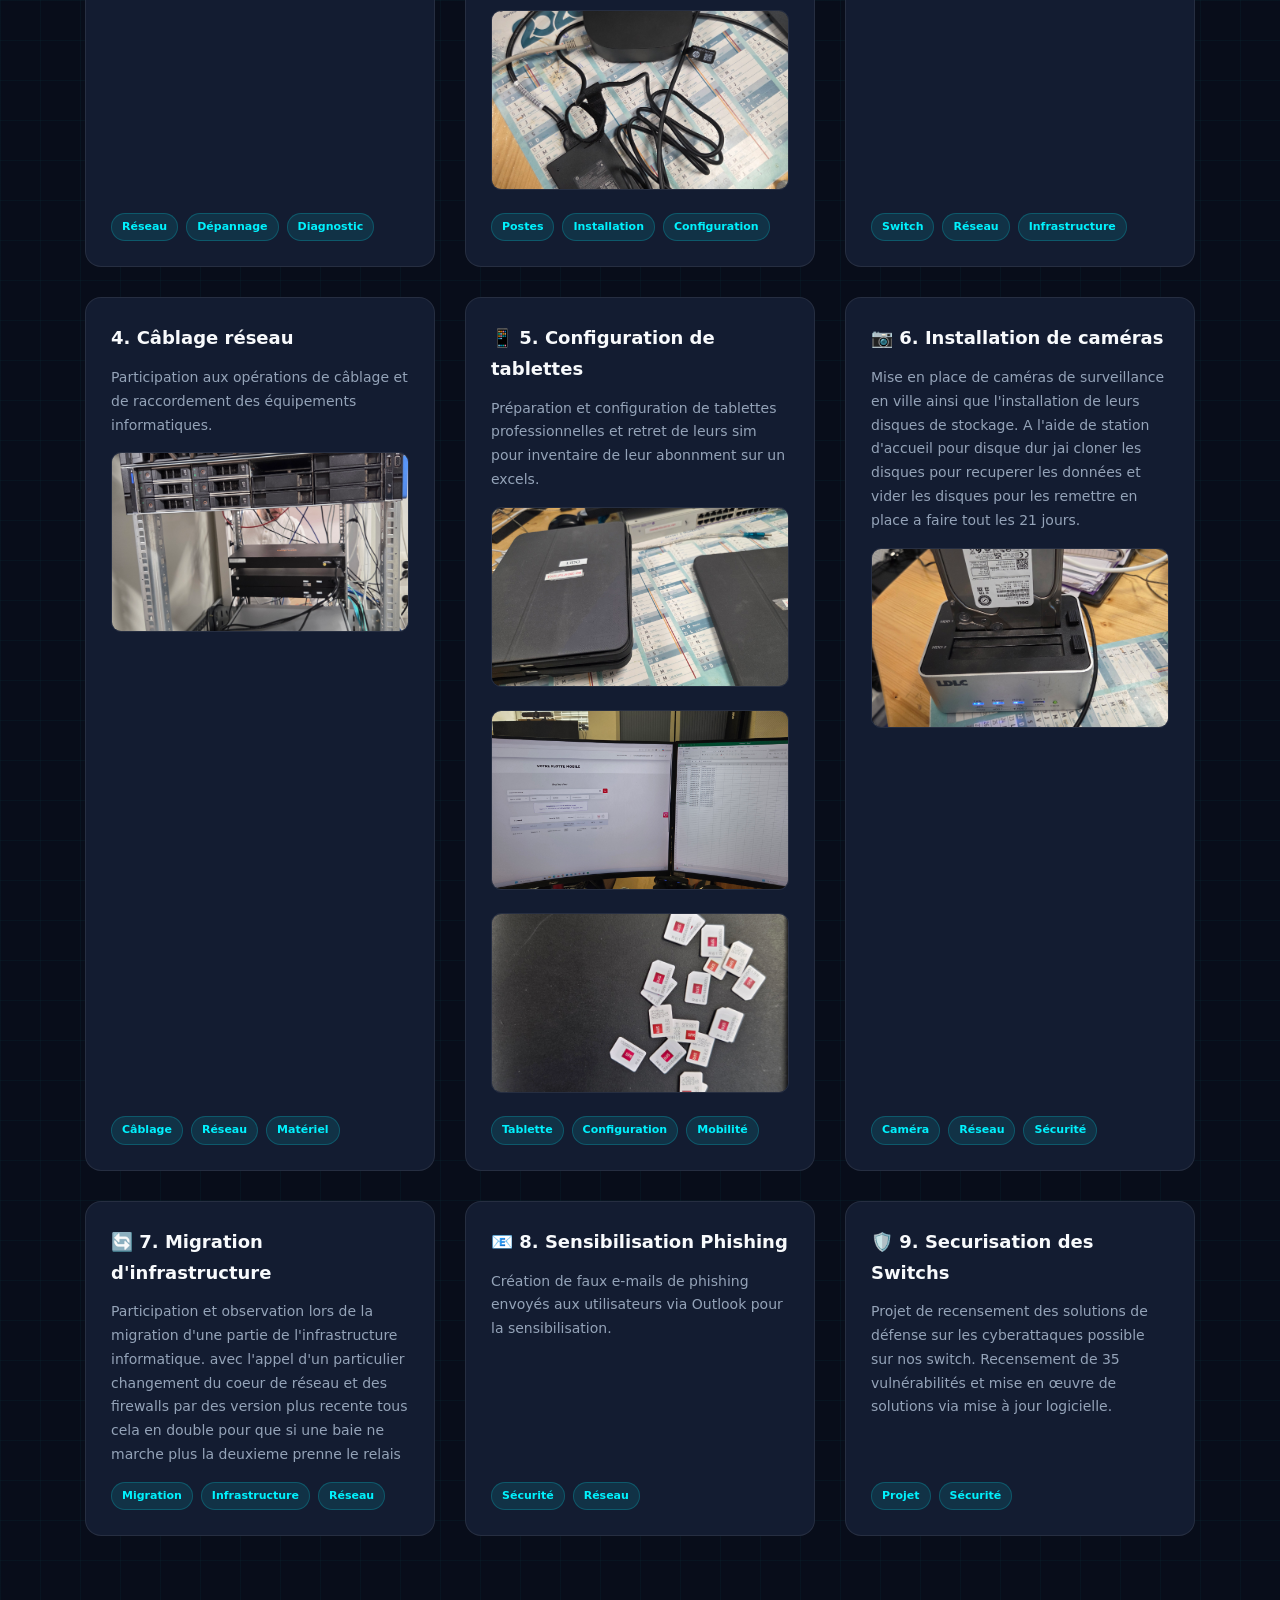
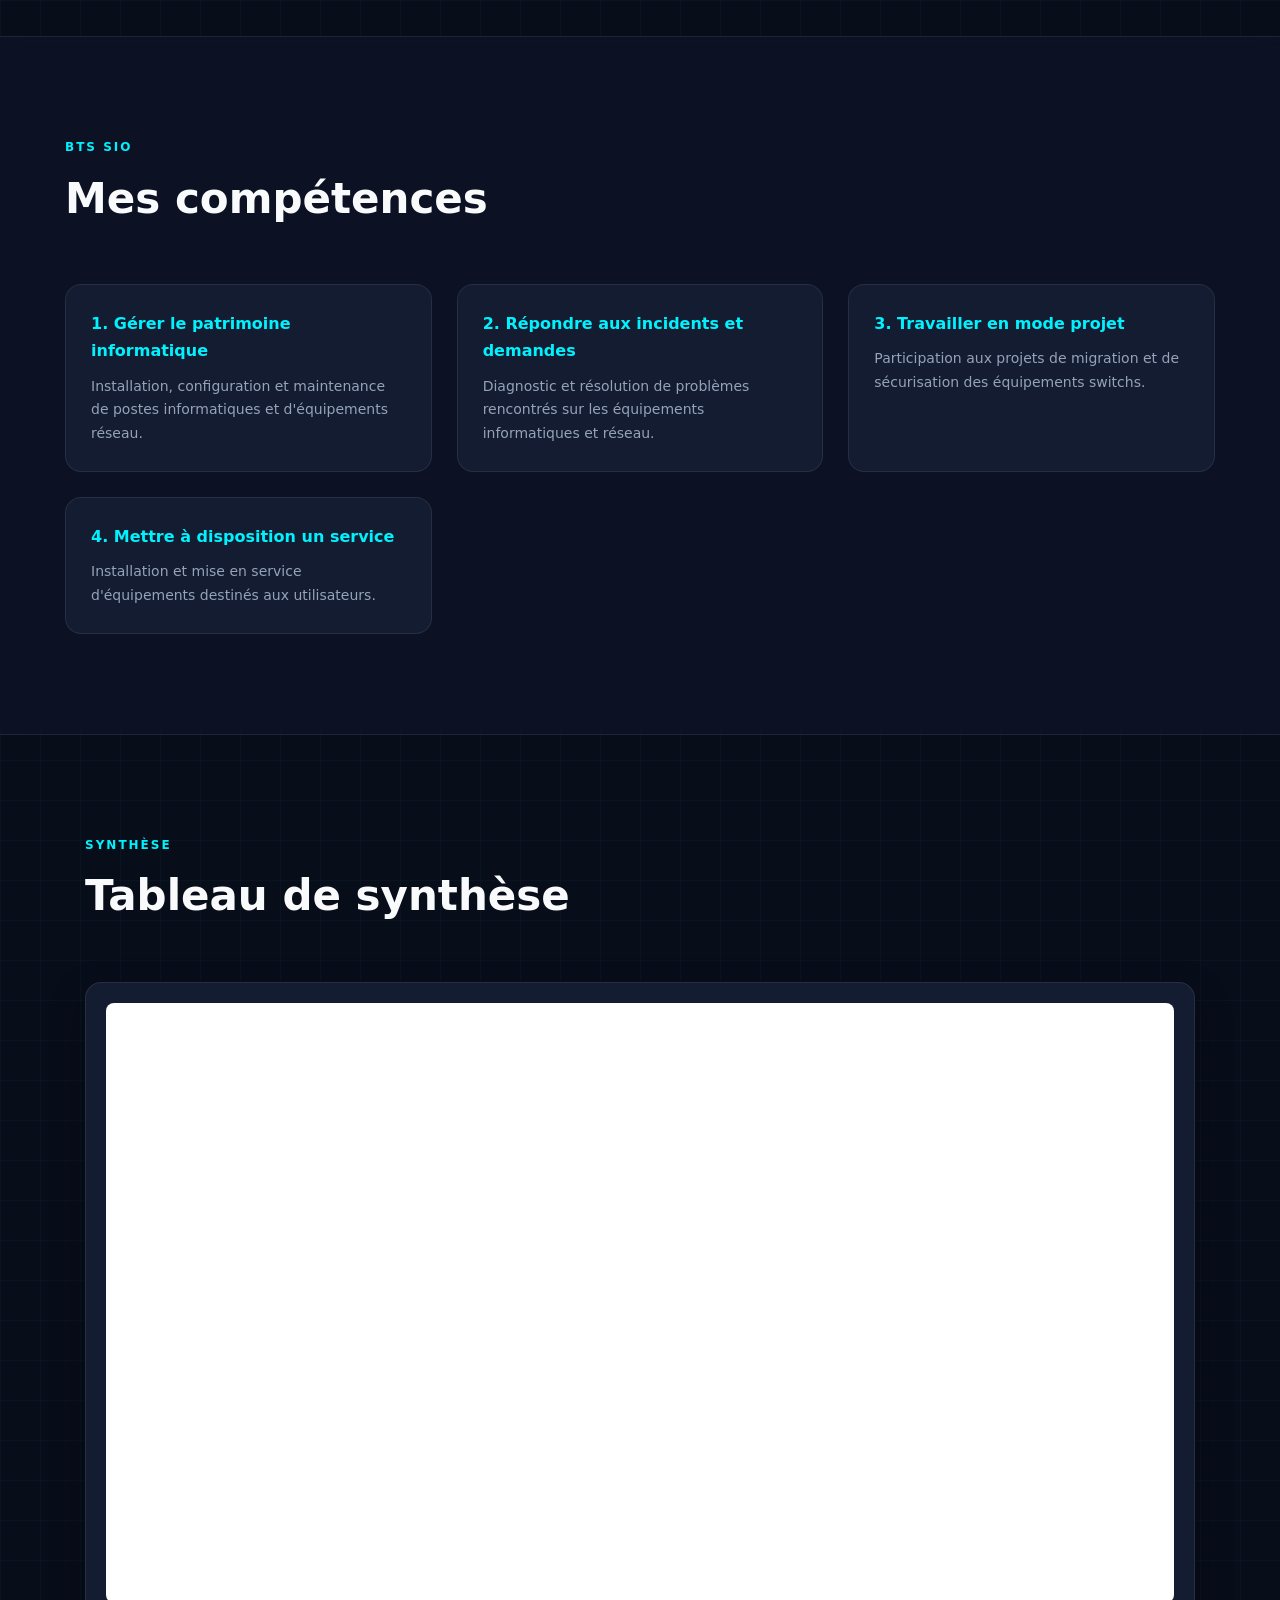
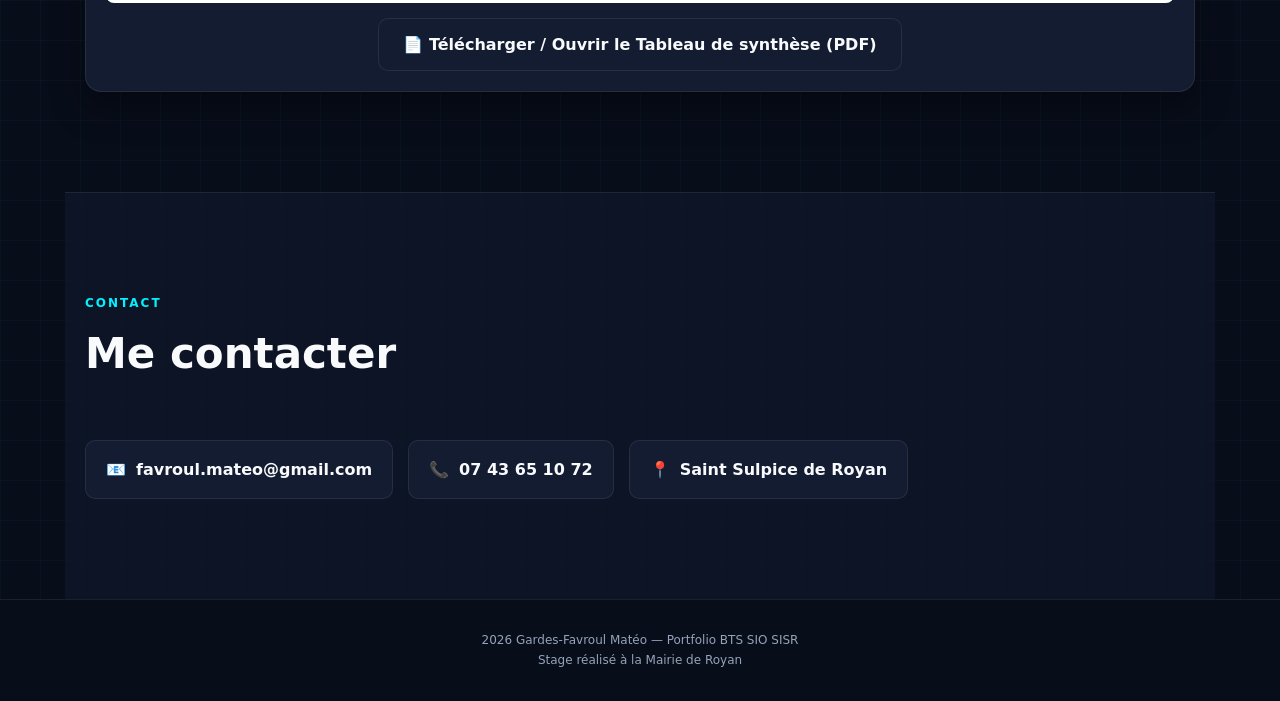
==== commit 21fc4736: "Update index.html ajustement des compétences" ====
--- a/index.html
+++ b/index.html
@@ -259,8 +259,8 @@
                 <p>Installation, configuration et maintenance de postes informatiques et d'équipements réseau.</p>
             </div>
             <div class="skill-card">
-                <h3>2. Développer la présence en ligne</h3>
-                <p>Réalisation du portfolio et sensibilisation aux risques web.</p>
+                <h3>2. Répondre aux incidents et demandes</h3>
+                <p>Diagnostic et résolution de problèmes rencontrés sur les équipements informatiques et réseau.</p>
             </div>
             <div class="skill-card">
                 <h3>3. Travailler en mode projet</h3>
